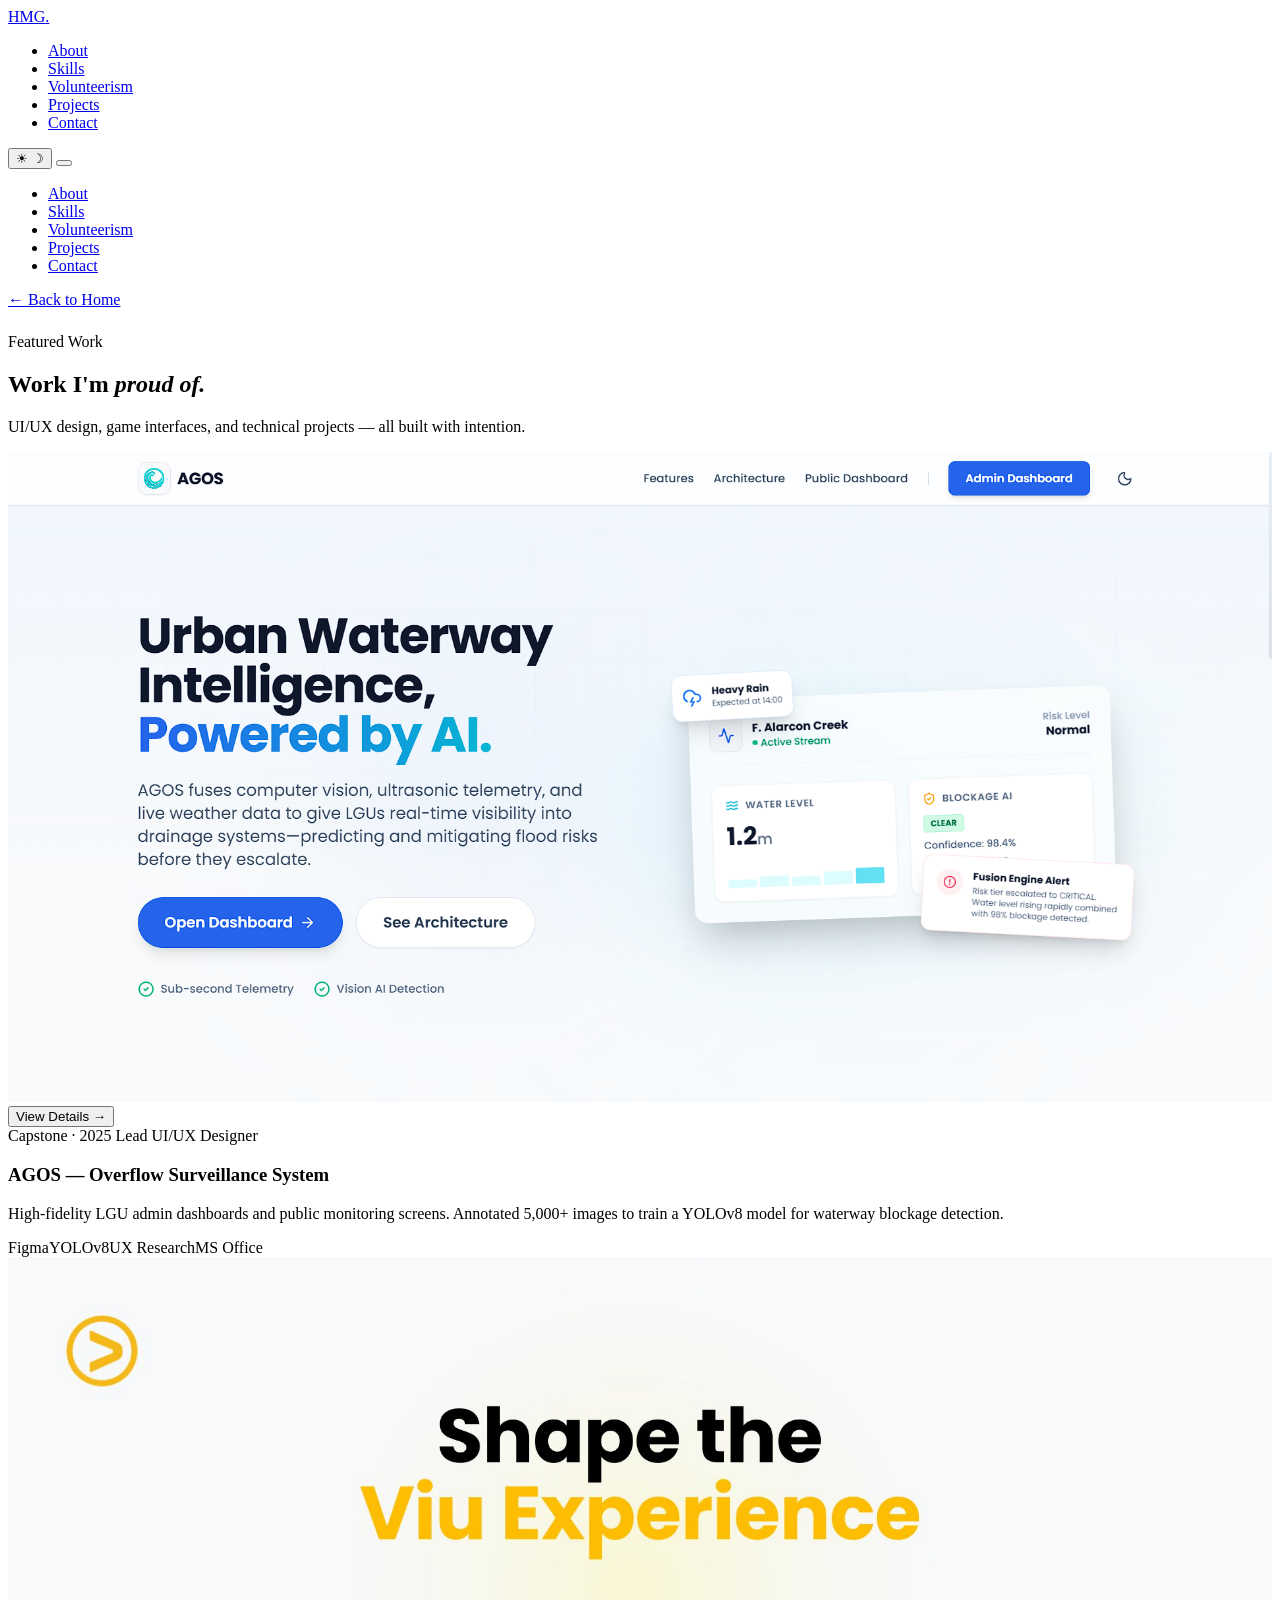
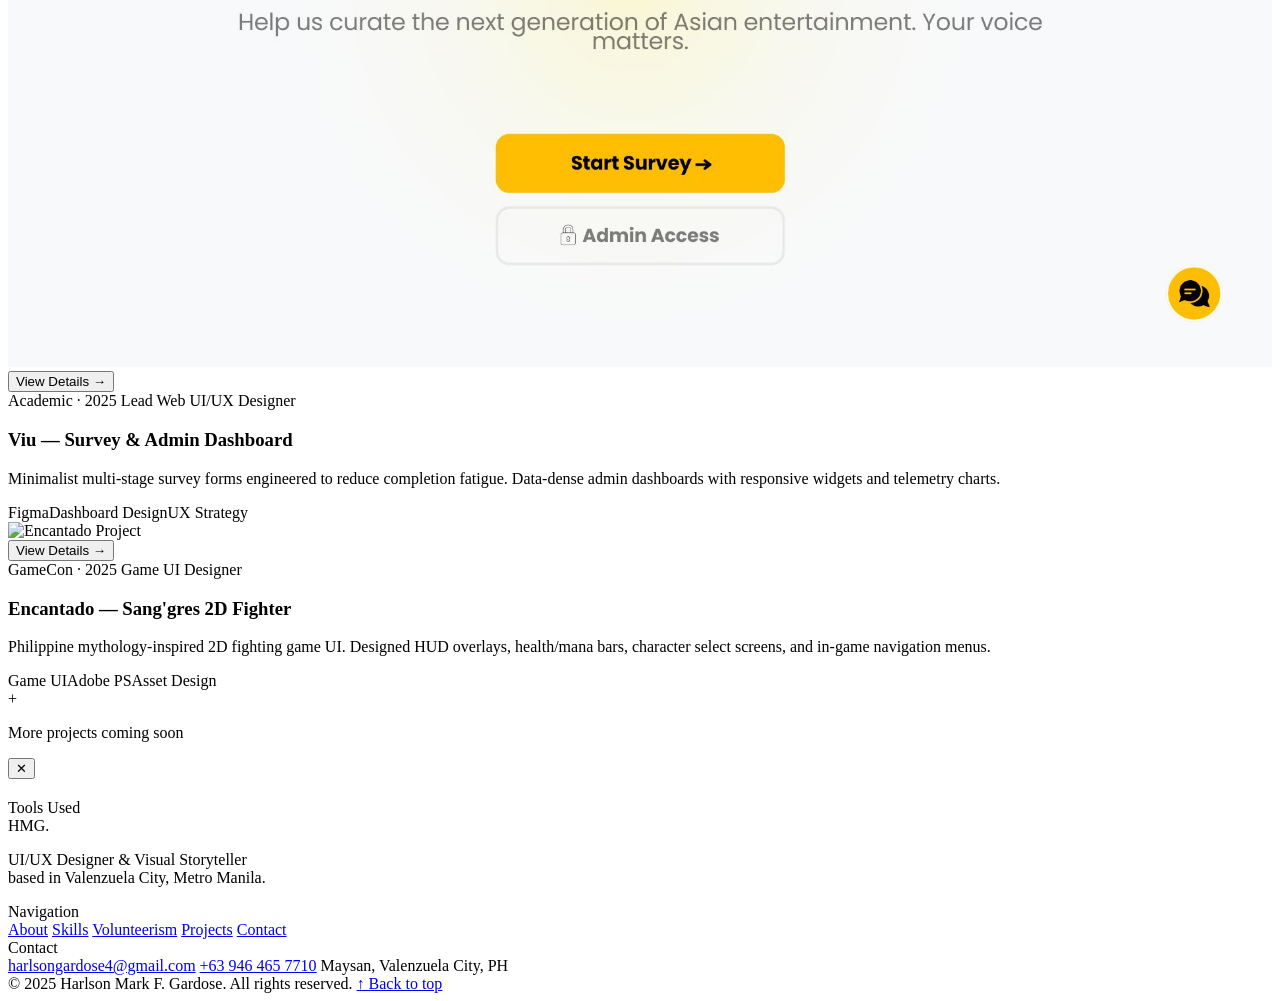
==== projects.html @ cb239504 "Add files via upload" ====
<!DOCTYPE html>
<html lang="en" data-theme="light">
<head>
  <meta charset="UTF-8" />
  <meta name="viewport" content="width=device-width, initial-scale=1.0"/>
  <title>Projects — Harlson Mark Gardose</title>
  <link rel="preconnect" href="https://fonts.googleapis.com">
  <link rel="preconnect" href="https://fonts.gstatic.com" crossorigin>
  <link href="https://fonts.googleapis.com/css2?family=Playfair+Display:ital,wght@0,700;0,900;1,700&family=Outfit:wght@300;400;500;600;700&display=swap" rel="stylesheet">
  <link rel="stylesheet" href="css/style.css">
  <link rel="stylesheet" href="css/projects.css">
</head>
<body>

  <!-- NAV -->
  <nav class="nav" id="navbar">
    <div class="nav-inner container">
      <a href="index.html#home" class="nav-logo">HMG<span class="accent-dot">.</span></a>
      <ul class="nav-links">
        <li><a href="index.html#about">About</a></li>
        <li><a href="index.html#skills">Skills</a></li>
        <li><a href="index.html#experience">Volunteerism</a></li>
        <li><a href="projects.html" class="nav-cta nav-projects-btn nav-active">Projects</a></li>
        <li><a href="index.html#contact" class="nav-cta">Contact</a></li>
      </ul>
      <div class="nav-right">
        <button class="theme-toggle" id="themeToggle" aria-label="Toggle dark mode">
          <span class="sun-icon">☀</span>
          <span class="moon-icon">☽</span>
        </button>
        <button class="hamburger" id="hamburger" aria-label="Menu">
          <span></span><span></span><span></span>
        </button>
      </div>
    </div>
  </nav>

  <!-- MOBILE MENU -->
  <div class="mobile-menu" id="mobileMenu">
    <ul>
      <li><a href="index.html#about" class="mob-link">About</a></li>
      <li><a href="index.html#skills" class="mob-link">Skills</a></li>
      <li><a href="index.html#experience" class="mob-link">Volunteerism</a></li>
      <li><a href="projects.html" class="mob-link">Projects</a></li>
      <li><a href="index.html#contact" class="mob-link">Contact</a></li>
    </ul>
  </div>

  <!-- PAGE HERO -->
  <section class="projects-hero">
    <div class="container">
      <a href="index.html" class="back-link">← Back to Home</a>
      <div class="section-chip" style="margin-top:1.5rem;">Featured Work</div>
      <h1 class="projects-page-title">Work I'm <em>proud of.</em></h1>
      <p class="projects-page-sub">UI/UX design, game interfaces, and technical projects — all built with intention.</p>
    </div>
  </section>

  <!-- PROJECTS GRID -->
  <section class="projects-page-section">
    <div class="container">
      <div class="projects-grid">

        <!-- Project 1: AGOS -->
        <div class="project-card reveal" data-project="agos">
          <div class="project-img">
            <img src="AGOS.png" alt="AGOS Project" style="width:100%;height:100%;object-fit:cover;">
            <div class="project-overlay">
              <button class="proj-link-btn" onclick="openProject('agos')">View Details →</button>
            </div>
          </div>
          <div class="project-info">
            <div class="project-meta-row">
              <span class="project-type">Capstone · 2025</span>
              <span class="project-role-tag">Lead UI/UX Designer</span>
            </div>
            <h3>AGOS — Overflow Surveillance System</h3>
            <p>High-fidelity LGU admin dashboards and public monitoring screens. Annotated 5,000+ images to train a YOLOv8 model for waterway blockage detection.</p>
            <div class="project-tools">
              <span>Figma</span><span>YOLOv8</span><span>UX Research</span><span>MS Office</span>
            </div>
          </div>
        </div>

        <!-- Project 2: Viu -->
        <div class="project-card reveal" data-project="viu">
          <div class="project-img">
            <img src="VIU.png" alt="Viu Project" style="width:100%;height:100%;object-fit:cover;">
            <div class="project-overlay">
              <button class="proj-link-btn" onclick="openProject('viu')">View Details →</button>
            </div>
          </div>
          <div class="project-info">
            <div class="project-meta-row">
              <span class="project-type">Academic · 2025</span>
              <span class="project-role-tag">Lead Web UI/UX Designer</span>
            </div>
            <h3>Viu — Survey & Admin Dashboard</h3>
            <p>Minimalist multi-stage survey forms engineered to reduce completion fatigue. Data-dense admin dashboards with responsive widgets and telemetry charts.</p>
            <div class="project-tools">
              <span>Figma</span><span>Dashboard Design</span><span>UX Strategy</span>
            </div>
          </div>
        </div>

        <!-- Project 3: Encantado -->
        <div class="project-card reveal" data-project="encantado">
          <div class="project-img">
              <img src="Encantado/2.jpg" alt="Encantado Project" style="width:100%;height:100%;object-fit:cover;">

            <div class="project-overlay">
              <button class="proj-link-btn" onclick="openProject('encantado')">View Details →</button>
            </div>
          </div>
          <div class="project-info">
            <div class="project-meta-row">
              <span class="project-type">GameCon · 2025</span>
              <span class="project-role-tag">Game UI Designer</span>
            </div>
            <h3>Encantado — Sang'gres 2D Fighter</h3>
            <p>Philippine mythology-inspired 2D fighting game UI. Designed HUD overlays, health/mana bars, character select screens, and in-game navigation menus.</p>
            <div class="project-tools">
              <span>Game UI</span><span>Adobe PS</span><span>Asset Design</span>
            </div>
          </div>
        </div>

        <!-- Placeholder -->
        <div class="project-card project-placeholder reveal">
          <div class="placeholder-inner">
            <div class="plus-icon">+</div>
            <p>More projects coming soon</p>
          </div>
        </div>

      </div>
    </div>
  </section>

  <!-- PROJECT MODAL — vertical scrollable layout -->
  <div class="pmodal-overlay" id="projectModal">
    <div class="pmodal" id="pmodalInner">

      <!-- Sticky header inside modal -->
      <div class="pmodal-header">
        <div class="pmodal-header-meta">
          <span class="project-type" id="modalType"></span>
          <span class="project-role-tag" id="modalRole"></span>
        </div>
        <button class="pmodal-close" onclick="closeModal()" aria-label="Close">✕</button>
      </div>

      <!-- Scrollable body -->
      <div class="pmodal-scroll">

        <!-- 1. MAIN IMAGE -->
        <div class="pmodal-main-img-wrap" id="modalMainImgWrap">
          <!-- Filled by JS -->
        </div>

        <!-- 2. DETAILS -->
        <div class="pmodal-details">
          <h2 class="pmodal-title" id="modalTitle"></h2>
          <p class="pmodal-desc" id="modalDesc"></p>

          <div class="pmodal-info-row">
            <div class="pmodal-info-block">
              <div class="pmodal-info-label">Tools Used</div>
              <div class="project-tools" id="modalTools"></div>
            </div>
            <div class="pmodal-links-block" id="modalLinks">
              <!-- Links injected by JS -->
            </div>
          </div>
        </div>

        <!-- 3. MORE IMAGES (scrollable horizontal strip + lightbox) -->
        <div class="pmodal-more-images" id="modalMoreImages">
          <!-- Injected by JS when images exist -->
        </div>

      </div><!-- end pmodal-scroll -->
    </div><!-- end pmodal -->
  </div><!-- end pmodal-overlay -->

  <!-- FOOTER -->
  <footer class="footer">
    <div class="container">
      <div class="footer-top-row">
        <div class="footer-brand">
          <div class="footer-logo">HMG<span class="accent-dot">.</span></div>
          <p class="footer-tagline">UI/UX Designer & Visual Storyteller<br>based in Valenzuela City, Metro Manila.</p>
        </div>
        <div class="footer-links-col">
          <div class="footer-col-label">Navigation</div>
          <a href="index.html#about">About</a>
          <a href="index.html#skills">Skills</a>
          <a href="index.html#experience">Volunteerism</a>
          <a href="projects.html">Projects</a>
          <a href="index.html#contact">Contact</a>
        </div>
        <div class="footer-links-col">
          <div class="footer-col-label">Contact</div>
          <a href="mailto:harlsongardose4@gmail.com">harlsongardose4@gmail.com</a>
          <a href="tel:+639464657710">+63 946 465 7710</a>
          <span class="footer-location">Maysan, Valenzuela City, PH</span>
        </div>
      </div>
      <div class="footer-bottom-row">
        <span>© 2025 Harlson Mark F. Gardose. All rights reserved.</span>
        <a href="projects.html" class="footer-scroll-top" aria-label="Back to top">↑ Back to top</a>
      </div>
    </div>
  </footer>

  <script src="js/main.js"></script>
  <script src="js/projects.js"></script>
</body>
</html>
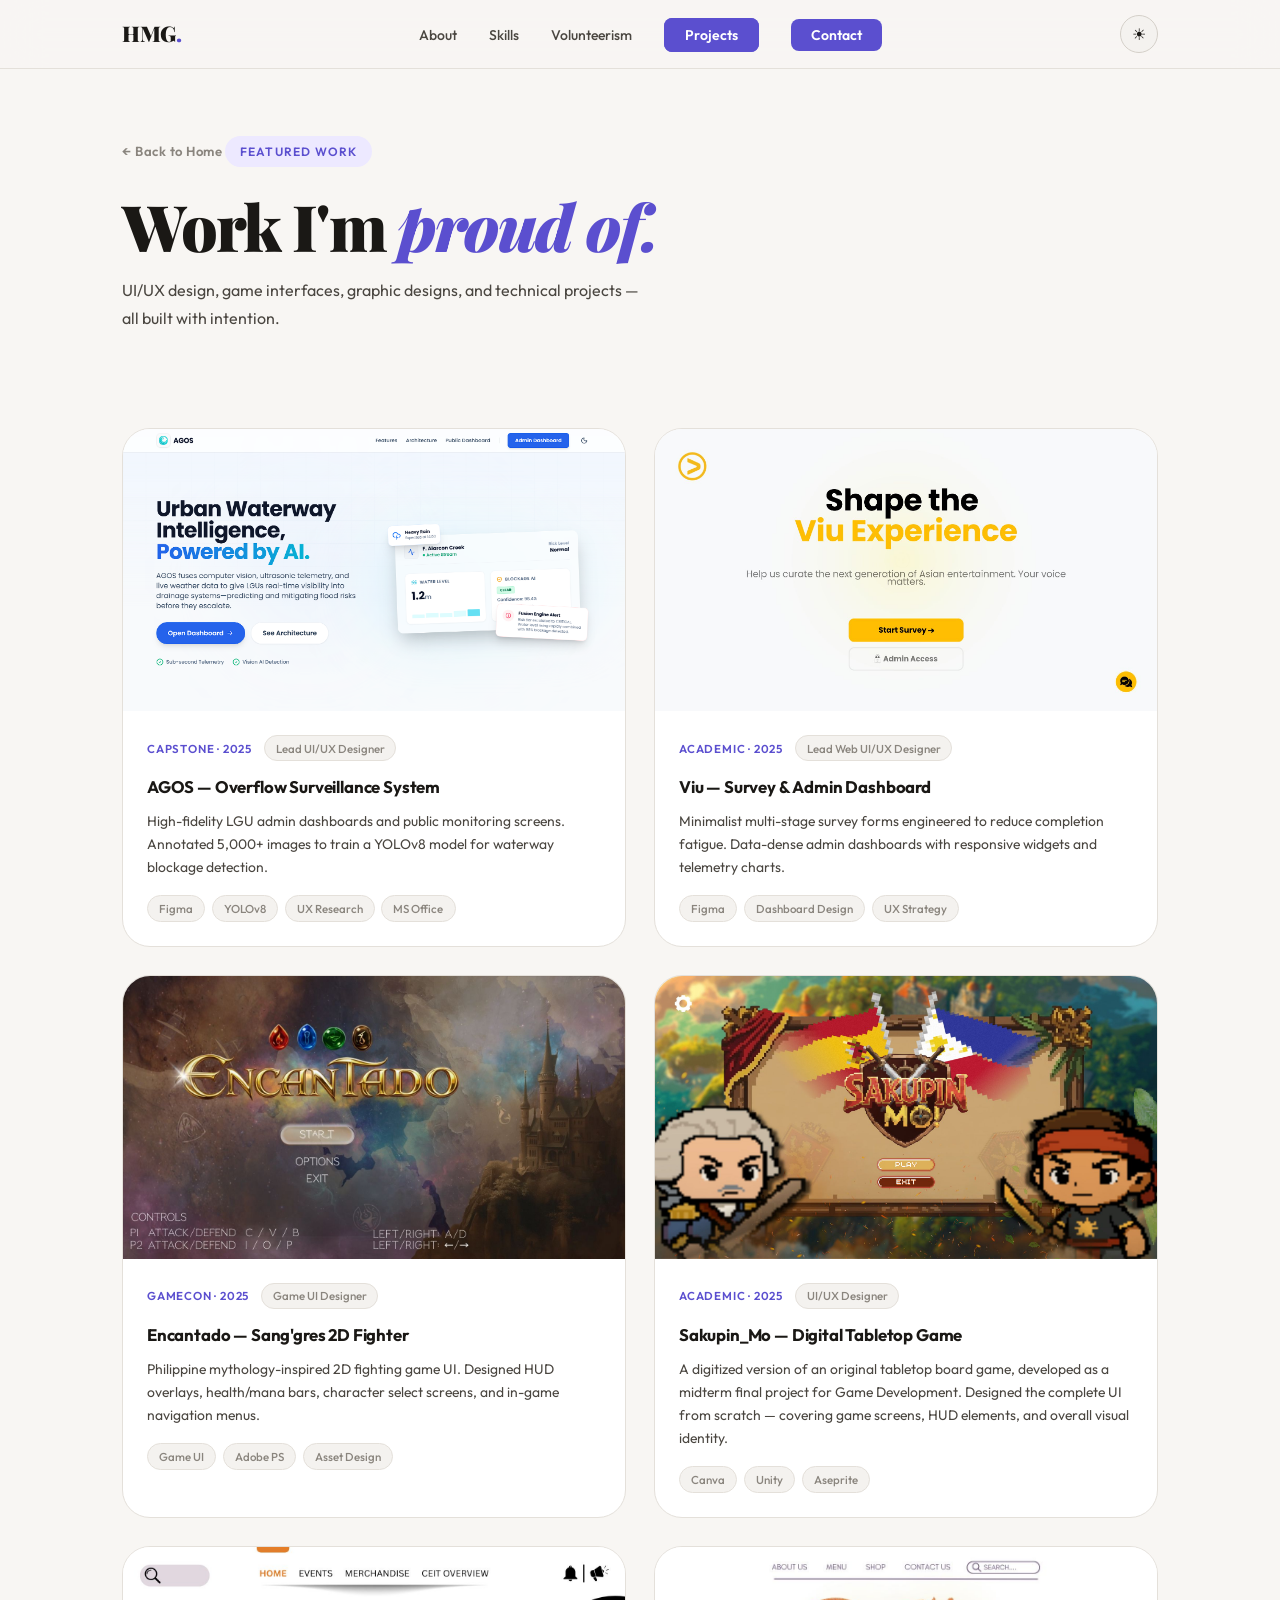
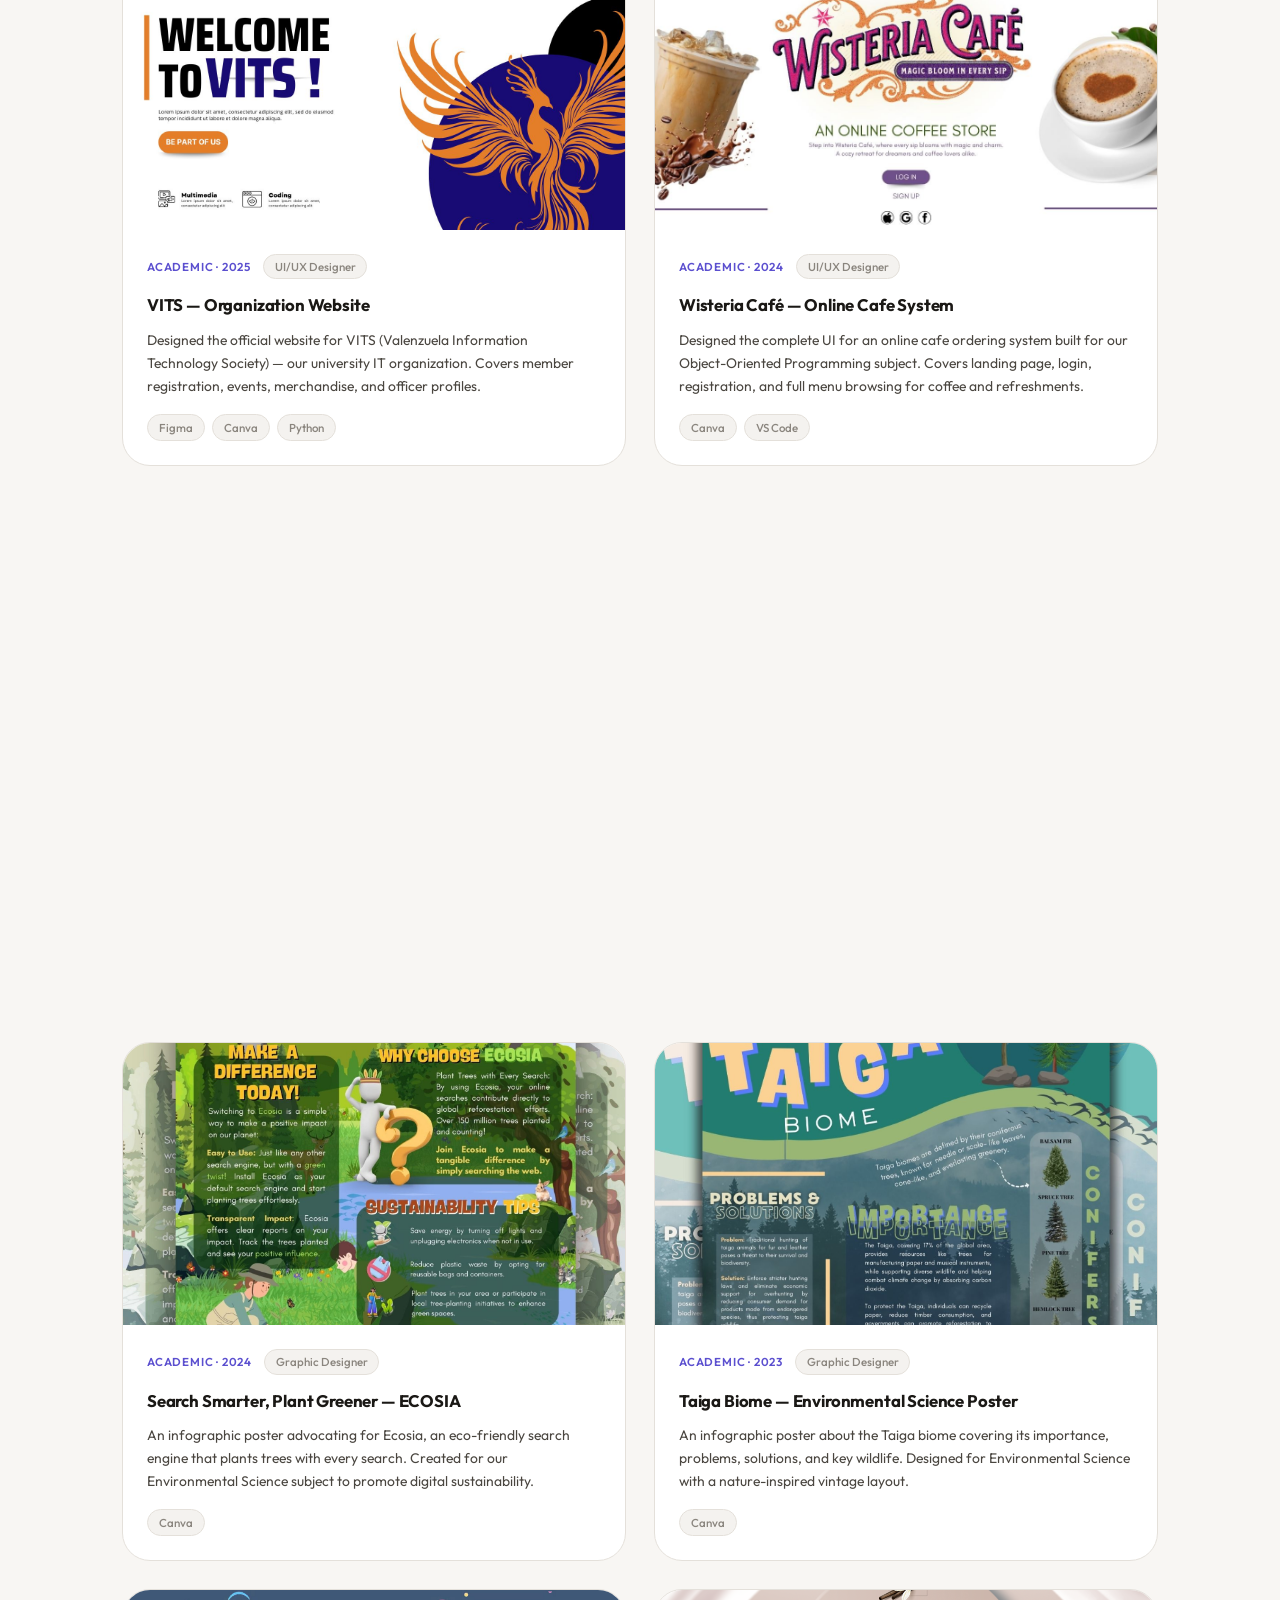
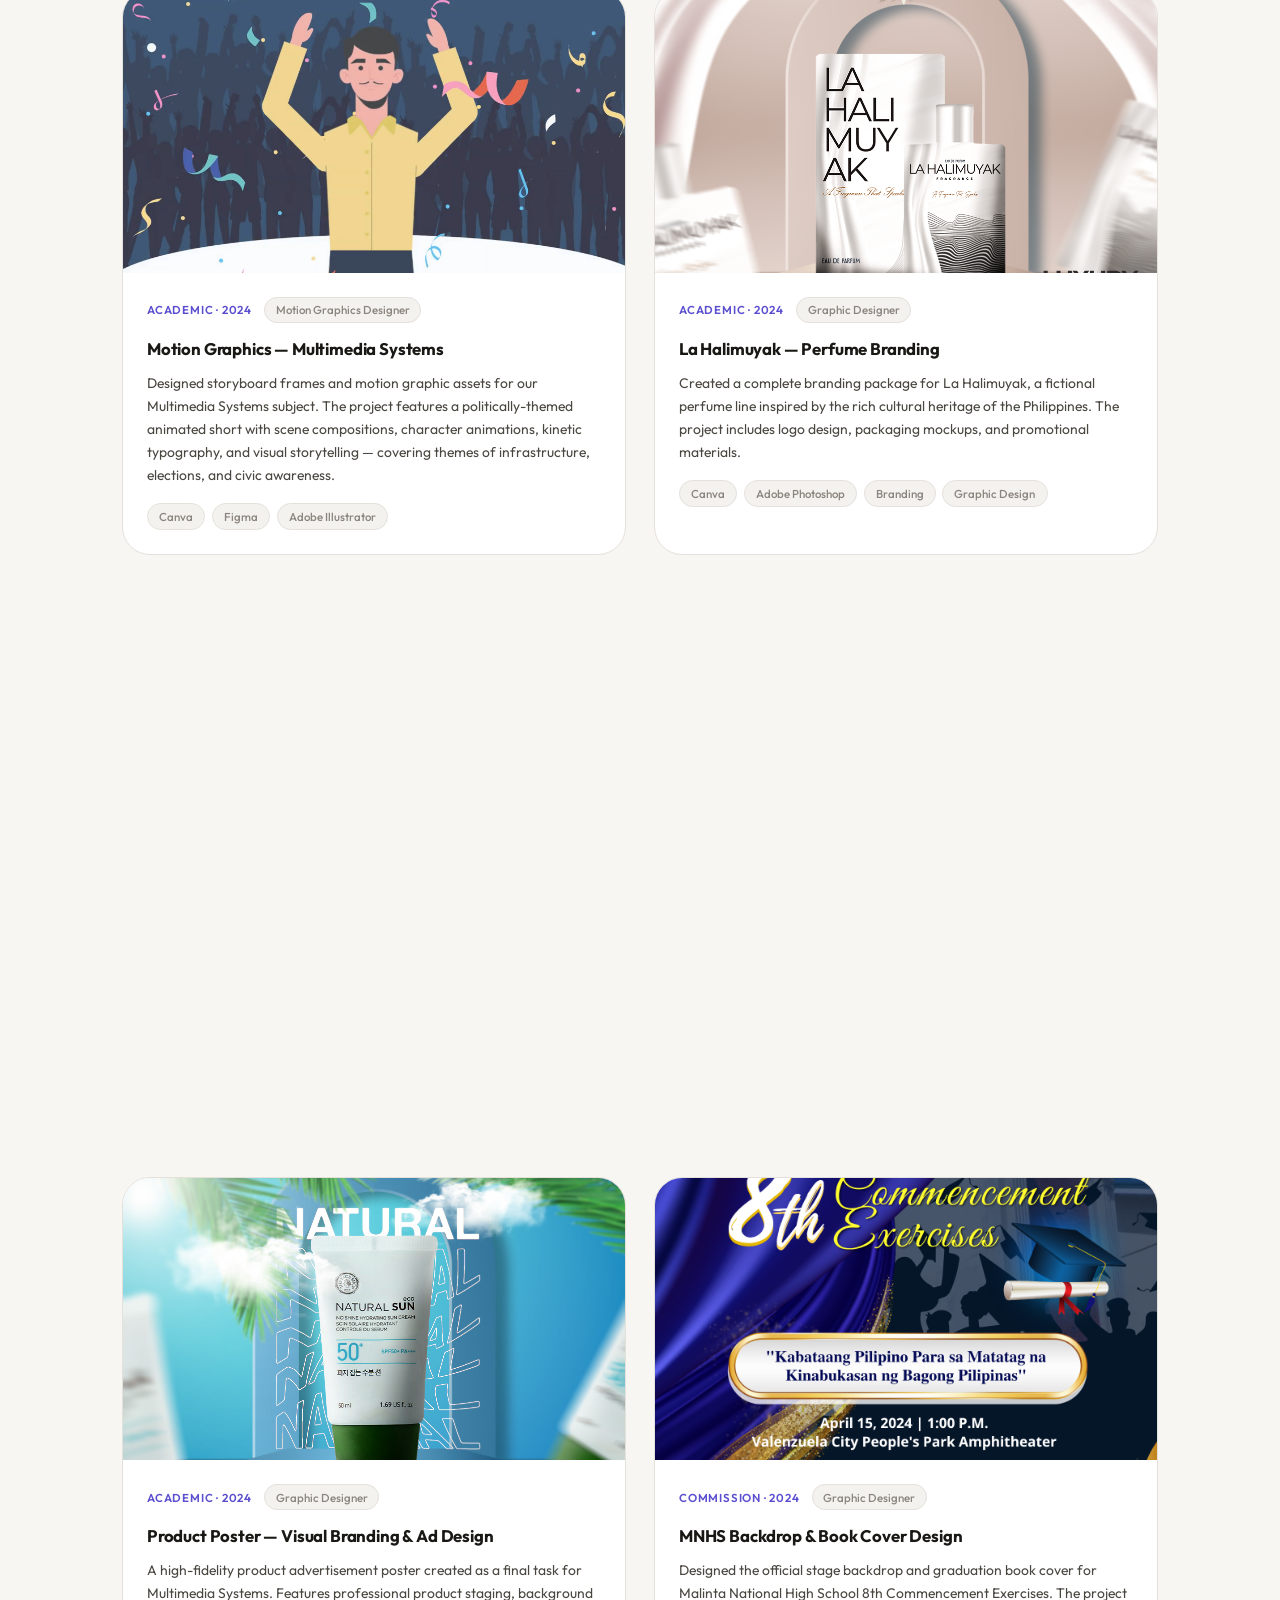
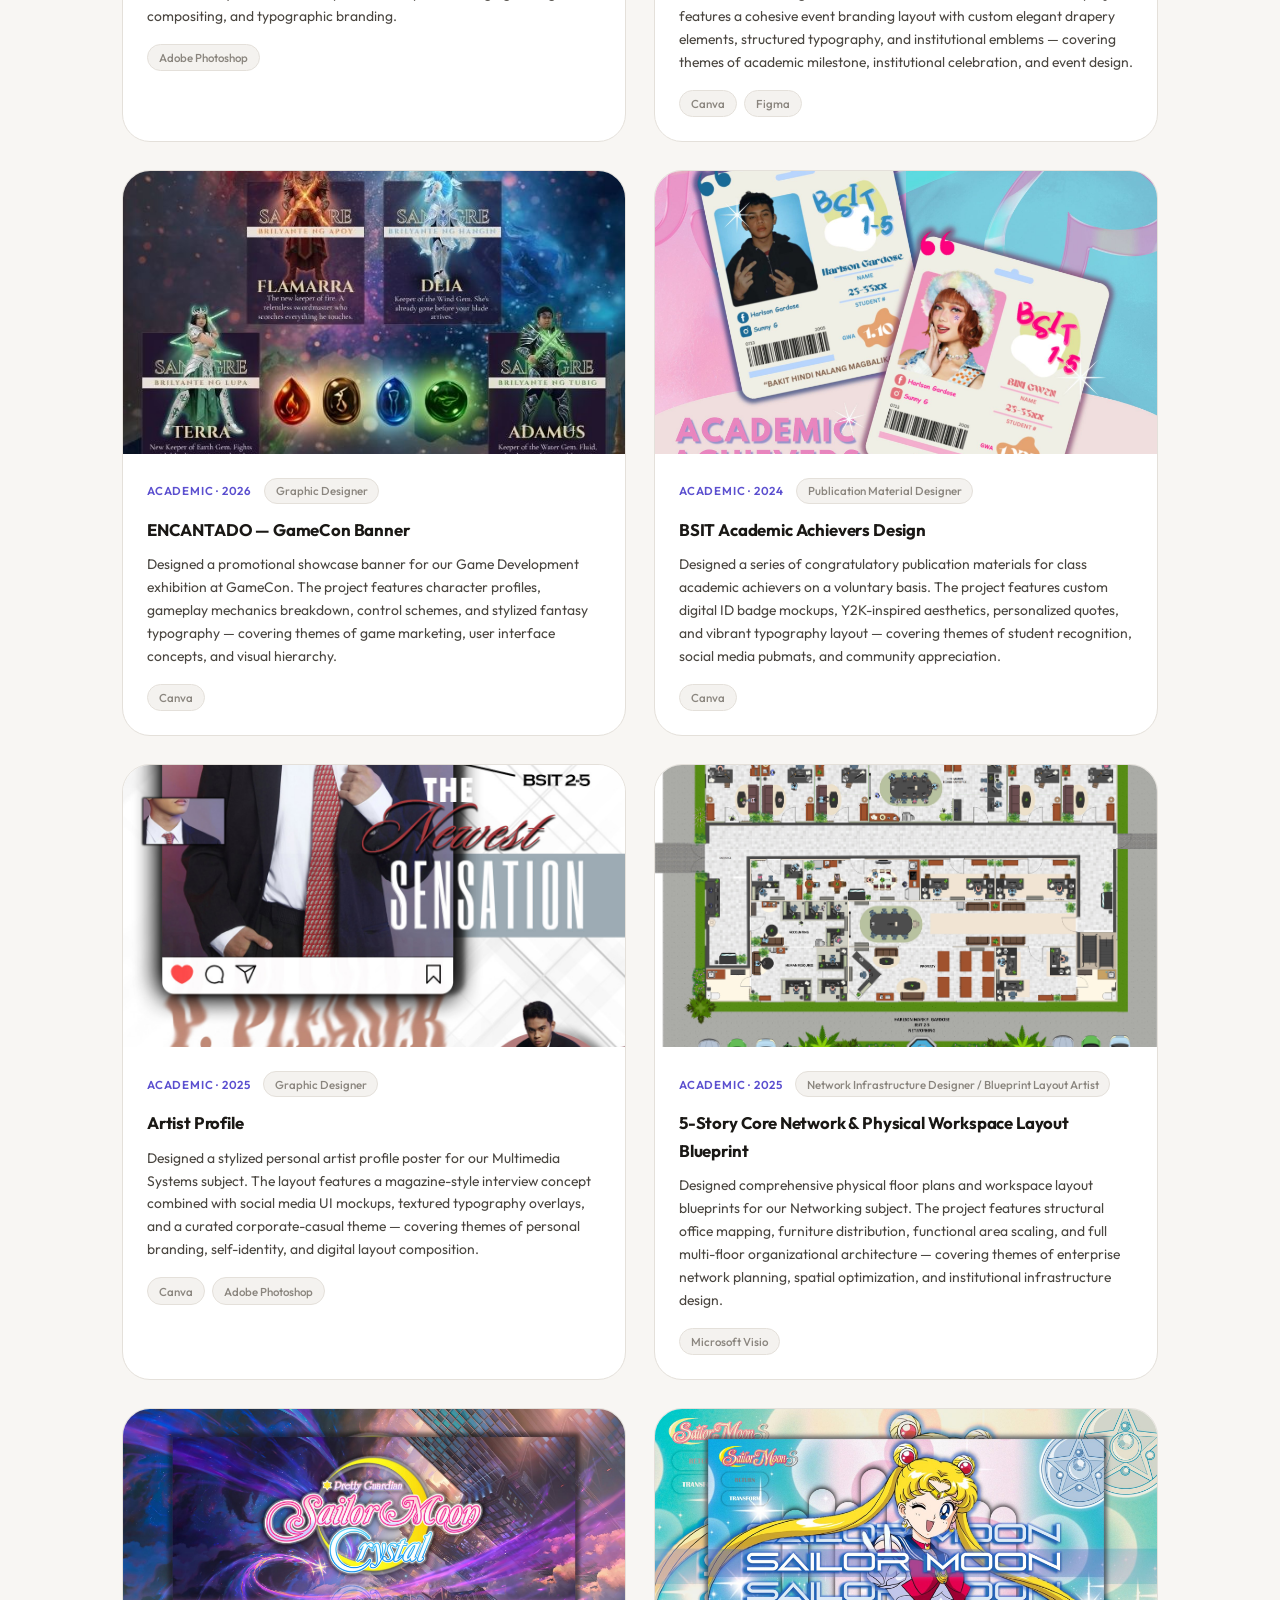
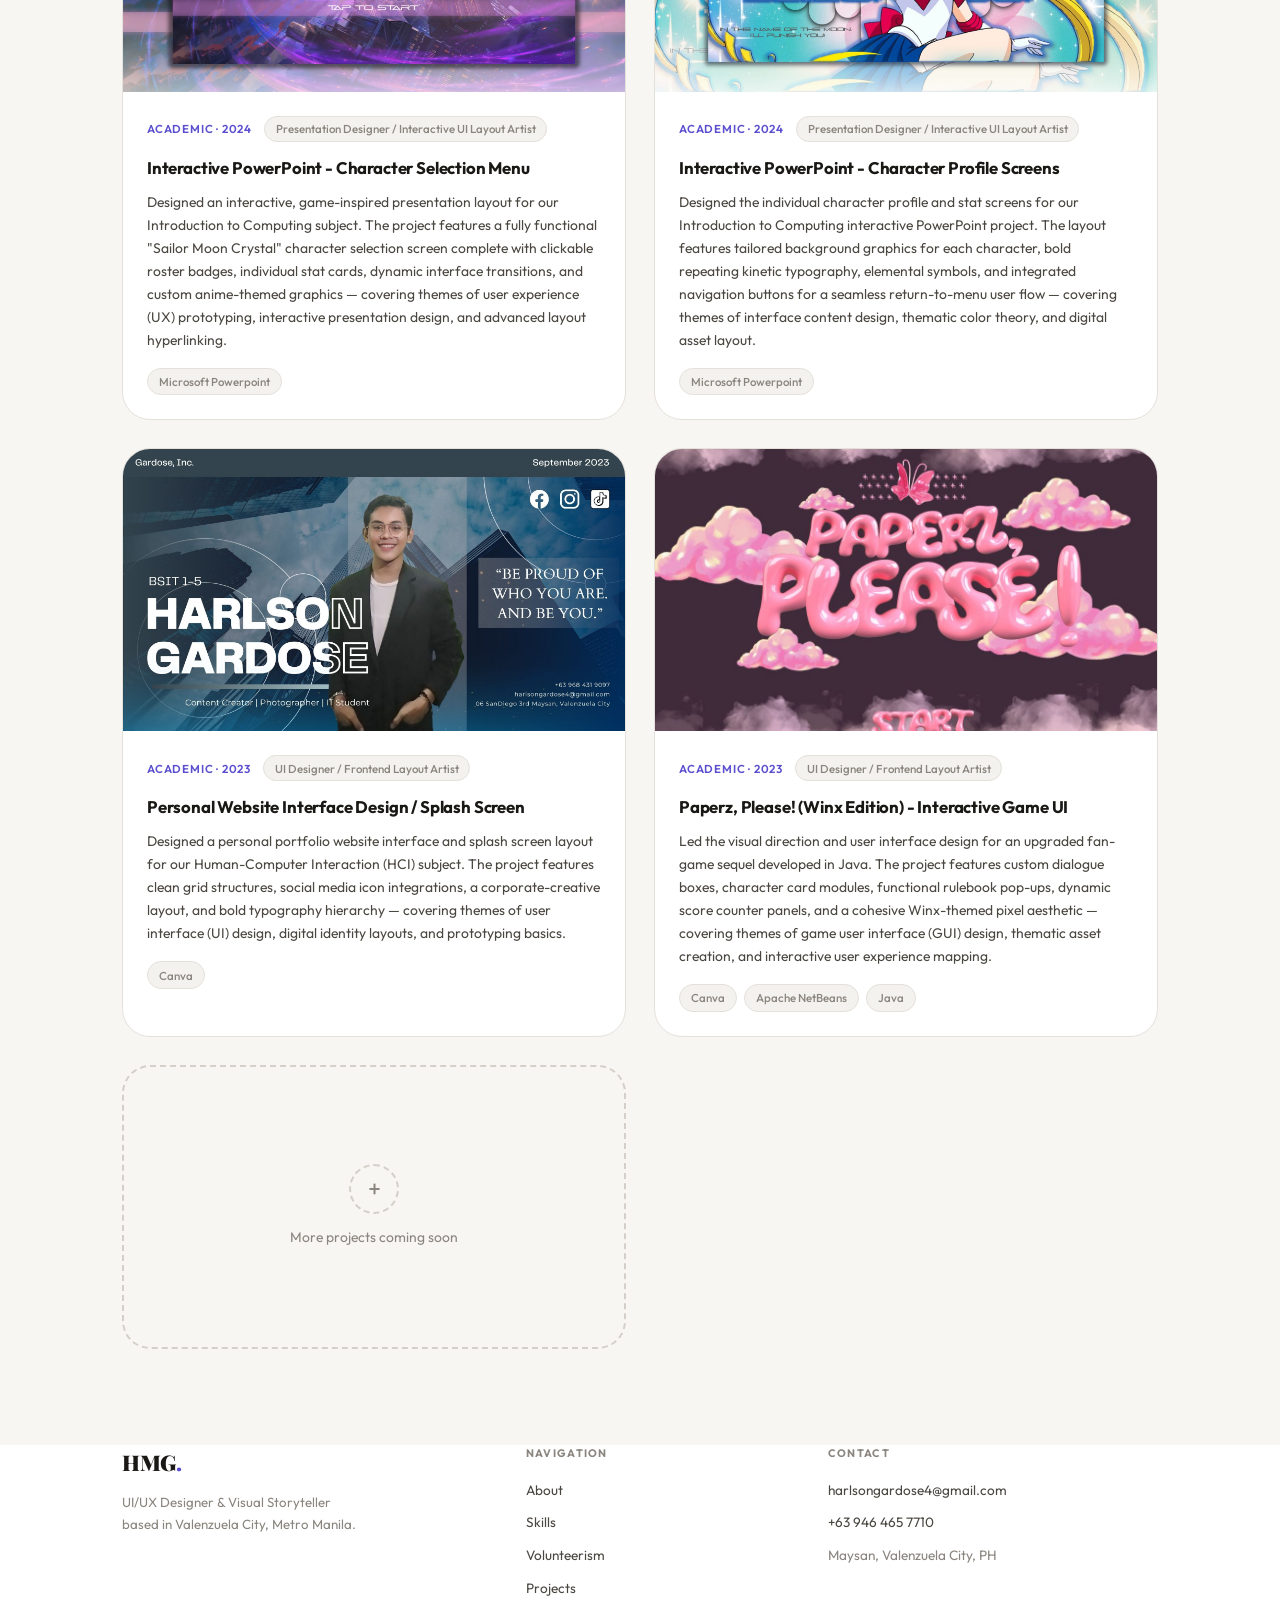
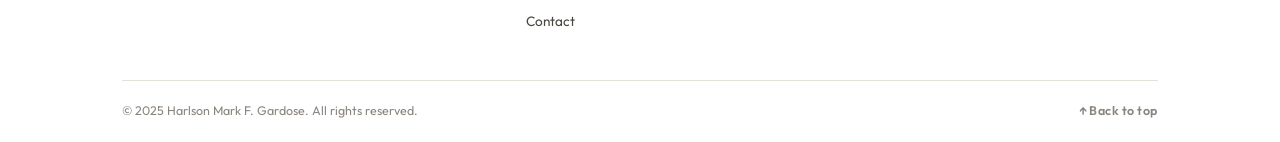
==== commit 55598acf: "Add new project files" ====
--- a/projects.html
+++ b/projects.html
@@ -1,15 +1,19 @@
 <!DOCTYPE html>
 <html lang="en" data-theme="light">
+
 <head>
   <meta charset="UTF-8" />
-  <meta name="viewport" content="width=device-width, initial-scale=1.0"/>
+  <meta name="viewport" content="width=device-width, initial-scale=1.0" />
   <title>Projects — Harlson Mark Gardose</title>
   <link rel="preconnect" href="https://fonts.googleapis.com">
   <link rel="preconnect" href="https://fonts.gstatic.com" crossorigin>
-  <link href="https://fonts.googleapis.com/css2?family=Playfair+Display:ital,wght@0,700;0,900;1,700&family=Outfit:wght@300;400;500;600;700&display=swap" rel="stylesheet">
+  <link
+    href="https://fonts.googleapis.com/css2?family=Playfair+Display:ital,wght@0,700;0,900;1,700&family=Outfit:wght@300;400;500;600;700&display=swap"
+    rel="stylesheet">
   <link rel="stylesheet" href="css/style.css">
   <link rel="stylesheet" href="css/projects.css">
 </head>
+
 <body>
 
   <!-- NAV -->
@@ -52,7 +56,8 @@
       <a href="index.html" class="back-link">← Back to Home</a>
       <div class="section-chip" style="margin-top:1.5rem;">Featured Work</div>
       <h1 class="projects-page-title">Work I'm <em>proud of.</em></h1>
-      <p class="projects-page-sub">UI/UX design, game interfaces, and technical projects — all built with intention.</p>
+      <p class="projects-page-sub">UI/UX design, game interfaces, graphic designs, and technical projects — all built
+        with intention.</p>
     </div>
   </section>
 
@@ -75,7 +80,8 @@
               <span class="project-role-tag">Lead UI/UX Designer</span>
             </div>
             <h3>AGOS — Overflow Surveillance System</h3>
-            <p>High-fidelity LGU admin dashboards and public monitoring screens. Annotated 5,000+ images to train a YOLOv8 model for waterway blockage detection.</p>
+            <p>High-fidelity LGU admin dashboards and public monitoring screens. Annotated 5,000+ images to train a
+              YOLOv8 model for waterway blockage detection.</p>
             <div class="project-tools">
               <span>Figma</span><span>YOLOv8</span><span>UX Research</span><span>MS Office</span>
             </div>
@@ -96,7 +102,8 @@
               <span class="project-role-tag">Lead Web UI/UX Designer</span>
             </div>
             <h3>Viu — Survey & Admin Dashboard</h3>
-            <p>Minimalist multi-stage survey forms engineered to reduce completion fatigue. Data-dense admin dashboards with responsive widgets and telemetry charts.</p>
+            <p>Minimalist multi-stage survey forms engineered to reduce completion fatigue. Data-dense admin dashboards
+              with responsive widgets and telemetry charts.</p>
             <div class="project-tools">
               <span>Figma</span><span>Dashboard Design</span><span>UX Strategy</span>
             </div>
@@ -106,7 +113,7 @@
         <!-- Project 3: Encantado -->
         <div class="project-card reveal" data-project="encantado">
           <div class="project-img">
-              <img src="Encantado/2.jpg" alt="Encantado Project" style="width:100%;height:100%;object-fit:cover;">
+            <img src="Encantado/2.jpg" alt="Encantado Project" style="width:100%;height:100%;object-fit:cover;">
 
             <div class="project-overlay">
               <button class="proj-link-btn" onclick="openProject('encantado')">View Details →</button>
@@ -118,12 +125,517 @@
               <span class="project-role-tag">Game UI Designer</span>
             </div>
             <h3>Encantado — Sang'gres 2D Fighter</h3>
-            <p>Philippine mythology-inspired 2D fighting game UI. Designed HUD overlays, health/mana bars, character select screens, and in-game navigation menus.</p>
+            <p>Philippine mythology-inspired 2D fighting game UI. Designed HUD overlays, health/mana bars, character
+              select screens, and in-game navigation menus.</p>
             <div class="project-tools">
               <span>Game UI</span><span>Adobe PS</span><span>Asset Design</span>
             </div>
           </div>
         </div>
+
+        <!-- Project: Sakupin_Mo -->
+        <div class="project-card reveal" data-project="sakupin">
+          <div class="project-img">
+            <img src="Sakupin_Mo/ss3.jpg" alt="Sakupin_Mo Project" style="width:100%;height:100%;object-fit:cover;">
+            <div class="project-overlay">
+              <button class="proj-link-btn" onclick="openProject('sakupin')">View Details →</button>
+            </div>
+          </div>
+          <div class="project-info">
+            <div class="project-meta-row">
+              <span class="project-type">Academic · 2025</span>
+              <span class="project-role-tag">UI/UX Designer</span>
+            </div>
+            <h3>Sakupin_Mo — Digital Tabletop Game</h3>
+            <p>A digitized version of an original tabletop board game, developed as a midterm final project for Game
+              Development. Designed the complete UI from scratch — covering game screens, HUD elements, and overall
+              visual identity.</p>
+            <div class="project-tools">
+              <span>Canva</span><span>Unity</span><span>Aseprite</span>
+            </div>
+          </div>
+        </div>
+
+        <!-- Project: VITS Website -->
+        <div class="project-card reveal" data-project="vits">
+          <div class="project-img">
+            <img src="VITS/ss4.jpg" alt="VITS Website Project" style="width:100%;height:100%;object-fit:cover;">
+            <div class="project-overlay">
+              <button class="proj-link-btn" onclick="openProject('vits')">View Details →</button>
+            </div>
+          </div>
+          <div class="project-info">
+            <div class="project-meta-row">
+              <span class="project-type">Academic · 2025</span>
+              <span class="project-role-tag">UI/UX Designer</span>
+            </div>
+            <h3>VITS — Organization Website</h3>
+            <p>Designed the official website for VITS (Valenzuela Information Technology Society) — our university IT
+              organization. Covers member registration, events, merchandise, and officer profiles.</p>
+            <div class="project-tools">
+              <span>Figma</span><span>Canva</span><span>Python</span>
+            </div>
+          </div>
+        </div>
+
+        <!-- Project: Wisteria Cafe -->
+        <div class="project-card reveal" data-project="wisteria">
+          <div class="project-img">
+            <img src="Wisteria/ss1.jpg" alt="Wisteria Cafe Project" style="width:100%;height:100%;object-fit:cover;">
+            <div class="project-overlay">
+              <button class="proj-link-btn" onclick="openProject('wisteria')">View Details →</button>
+            </div>
+          </div>
+          <div class="project-info">
+            <div class="project-meta-row">
+              <span class="project-type">Academic · 2024</span>
+              <span class="project-role-tag">UI/UX Designer</span>
+            </div>
+            <h3>Wisteria Café — Online Cafe System</h3>
+            <p>Designed the complete UI for an online cafe ordering system built for our Object-Oriented Programming
+              subject. Covers landing page, login, registration, and full menu browsing for coffee and refreshments.</p>
+            <div class="project-tools">
+              <span>Canva</span><span>VS Code</span>
+            </div>
+          </div>
+        </div>
+
+        <!-- Project: Rizal Path to Heroism -->
+        <div class="project-card reveal" data-project="rizal">
+          <div class="project-img">
+            <img src="Rizal/ss1.jpg" alt="Rizal Path to Heroism" style="width:100%;height:100%;object-fit:cover;">
+            <div class="project-overlay">
+              <button class="proj-link-btn" onclick="openProject('rizal')">View Details →</button>
+            </div>
+          </div>
+          <div class="project-info">
+            <div class="project-meta-row">
+              <span class="project-type">Academic · 2024</span>
+              <span class="project-role-tag">Graphic Designer</span>
+            </div>
+            <h3>Rizal Path to Heroism — Infographic Poster</h3>
+            <p>An infographic poster tracing José Rizal's journey from UST to his final voyage, designed for our Life
+              and Works of Rizal subject. Laid out as a scrapbook-style timeline with vintage textures and historical
+              imagery.</p>
+            <div class="project-tools">
+              <span>Canva</span>
+            </div>
+          </div>
+        </div>
+
+        <!-- Project: Unity in Diversity -->
+        <div class="project-card reveal" data-project="ethics">
+          <div class="project-img">
+            <img src="Ethics/ss1.jpg" alt="Unity in Diversity" style="width:100%;height:100%;object-fit:cover;">
+            <div class="project-overlay">
+              <button class="proj-link-btn" onclick="openProject('ethics')">View Details →</button>
+            </div>
+          </div>
+          <div class="project-info">
+            <div class="project-meta-row">
+              <span class="project-type">Academic · 2023</span>
+              <span class="project-role-tag">Graphic Designer</span>
+            </div>
+            <h3>Unity in Diversity — Ethics Poster</h3>
+            <p>A poster promoting unity, peace, and diversity designed for our Ethics with Peace Education subject.
+              Features a vibrant illustration of global harmony with a message of inclusivity.</p>
+            <div class="project-tools">
+              <span>Canva</span>
+            </div>
+          </div>
+        </div>
+
+        <!-- Project: Ecosia -->
+        <div class="project-card reveal" data-project="ecosia">
+          <div class="project-img">
+            <img src="Ecosia/ss1.jpg" alt="Ecosia Poster" style="width:100%;height:100%;object-fit:cover;">
+            <div class="project-overlay">
+              <button class="proj-link-btn" onclick="openProject('ecosia')">View Details →</button>
+            </div>
+          </div>
+          <div class="project-info">
+            <div class="project-meta-row">
+              <span class="project-type">Academic · 2024</span>
+              <span class="project-role-tag">Graphic Designer</span>
+            </div>
+            <h3>Search Smarter, Plant Greener — ECOSIA</h3>
+            <p>An infographic poster advocating for Ecosia, an eco-friendly search engine that plants trees with every
+              search. Created for our Environmental Science subject to promote digital sustainability.</p>
+            <div class="project-tools">
+              <span>Canva</span>
+            </div>
+          </div>
+        </div>
+
+        <!-- Project: Taiga Biome -->
+        <div class="project-card reveal" data-project="taiga">
+          <div class="project-img">
+            <img src="Taiga/ss1.jpg" alt="Taiga Biome Poster" style="width:100%;height:100%;object-fit:cover;">
+            <div class="project-overlay">
+              <button class="proj-link-btn" onclick="openProject('taiga')">View Details →</button>
+            </div>
+          </div>
+          <div class="project-info">
+            <div class="project-meta-row">
+              <span class="project-type">Academic · 2023</span>
+              <span class="project-role-tag">Graphic Designer</span>
+            </div>
+            <h3>Taiga Biome — Environmental Science Poster</h3>
+            <p>An infographic poster about the Taiga biome covering its importance, problems, solutions, and key
+              wildlife. Designed for Environmental Science with a nature-inspired vintage layout.</p>
+            <div class="project-tools">
+              <span>Canva</span>
+            </div>
+          </div>
+        </div>
+
+        <!-- Project: Motion Graphics -->
+        <div class="project-card reveal" data-project="motion">
+          <div class="project-img">
+            <img src="WALDO/ss3.png" alt="Motion Graphics" style="width:100%;height:100%;object-fit:cover;">
+            <div class="project-overlay">
+              <button class="proj-link-btn" onclick="openProject('motion')">View Details →</button>
+            </div>
+          </div>
+          <div class="project-info">
+            <div class="project-meta-row">
+              <span class="project-type">Academic · 2024</span>
+              <span class="project-role-tag">Motion Graphics Designer</span>
+            </div>
+            <h3>Motion Graphics — Multimedia Systems</h3>
+            <p>Designed storyboard frames and motion graphic assets for our Multimedia Systems subject. The project
+              features a politically-themed animated
+              short with scene compositions, character animations, kinetic typography, and visual storytelling —
+              covering themes of infrastructure, elections, and civic awareness.</p>
+            <div class="project-tools">
+              <span>Canva</span><span>Figma</span><span>Adobe Illustrator</span>
+            </div>
+          </div>
+        </div>
+
+        <!-- Project: La Halimuyak -->
+        <div class="project-card reveal" data-project="perfume">
+          <div class="project-img">
+            <img src="Perfume/1.png" alt="La Halimuyak Perfume" style="width:100%;height:100%;object-fit:cover;">
+            <div class="project-overlay">
+              <button class="proj-link-btn" onclick="openProject('perfume')">View Details →</button>
+            </div>
+          </div>
+          <div class="project-info">
+            <div class="project-meta-row">
+              <span class="project-type">Academic · 2024</span>
+              <span class="project-role-tag">Graphic Designer</span>
+            </div>
+            <h3>La Halimuyak — Perfume Branding</h3>
+            <p>Created a complete branding package for La Halimuyak, a fictional perfume line inspired by the
+              rich cultural heritage of the Philippines. The project includes logo design, packaging mockups, and
+              promotional materials.</p>
+            <div class="project-tools">
+              <span>Canva</span><span>Adobe Photoshop</span><span>Branding</span><span>Graphic Design</span>
+            </div>
+          </div>
+        </div>
+
+        <!-- Dieline: La Halimuyak -->
+        <div class="project-card reveal" data-project="dieline">
+          <div class="project-img">
+            <img src="Dieline/1.jpg" alt="La Halimuyak Dieline" style="width:100%;height:100%;object-fit:cover;">
+            <div class="project-overlay">
+              <button class="proj-link-btn" onclick="openProject('dieline')">View Details →</button>
+            </div>
+          </div>
+          <div class="project-info">
+            <div class="project-meta-row">
+              <span class="project-type">Academic · 2024</span>
+              <span class="project-role-tag">Graphic Designer</span>
+            </div>
+            <h3>La Halimuyak — Packaging Dieline</h3>
+            <p>Designed technical packaging dielines and print-ready product layouts for our Multimedia Systems subject.
+              The project features a multi-variant luxury fragrance
+              line with precise box templates, custom wave patterns, icon systems, and cohesive branding assets —
+              covering themes of product design, corporate branding, and scent differentiation.</p>
+            <div class="project-tools">
+              <span>Canva</span><span>Adobe Photoshop</span><span>Branding</span><span>Graphic Design</span>
+            </div>
+          </div>
+        </div>
+
+        <!-- Brand Board: La Halimuyak -->
+        <div class="project-card reveal" data-project="brandboard">
+          <div class="project-img">
+            <img src="Brand_Board.jpg" alt="La Halimuyak Brand Board" style="width:100%;height:100%;object-fit:cover;">
+            <div class="project-overlay">
+              <button class="proj-link-btn" onclick="openProject('brandboard')">View Details →</button>
+            </div>
+          </div>
+          <div class="project-info">
+            <div class="project-meta-row">
+              <span class="project-type">Academic · 2024</span>
+              <span class="project-role-tag">Graphic Designer</span>
+            </div>
+            <h3>La Halimuyak — Brand Board</h3>
+            <p>Designed a comprehensive brand board and visual identity system for our Multimedia Systems subject.
+              The project features the brand guidelines for a luxury fragrance line
+              with typography selection, a curated color palette, logo variants, and a cohesive mood board —
+              covering themes of brand styling, aesthetic identity, and visual consistency.</p>
+            <div class="project-tools">
+              <span>Canva</span><span>Adobe Photoshop</span><span>Branding</span><span>Graphic Design</span>
+            </div>
+          </div>
+        </div>
+
+        <!-- Project: Product Poster -->
+        <div class="project-card reveal" data-project="productposter">
+          <div class="project-img">
+            <img src="Product_Poster.jpg" alt="Product Poster" style="width:100%;height:100%;object-fit:cover;">
+            <div class="project-overlay">
+              <button class="proj-link-btn" onclick="openProject('productposter')">View Details →</button>
+            </div>
+          </div>
+          <div class="project-info">
+            <div class="project-meta-row">
+              <span class="project-type">Academic · 2024</span>
+              <span class="project-role-tag">Graphic Designer</span>
+            </div>
+            <h3>Product Poster — Visual Branding & Ad Design</h3>
+            <p>A high-fidelity product advertisement poster created as a final task for Multimedia Systems. Features
+              professional product staging, background compositing, and typographic branding.</p>
+            <div class="project-tools">
+              <span>Adobe Photoshop</span>
+            </div>
+          </div>
+        </div>
+
+        <!-- Project: Product Poster -->
+        <div class="project-card reveal" data-project="freelance">
+          <div class="project-img">
+            <img src="MNHS/1.png" alt="MNHS Backdrop & Book Cover" style="width:100%;height:100%;object-fit:cover;">
+            <div class="project-overlay">
+              <button class="proj-link-btn" onclick="openProject('freelance')">View Details →</button>
+            </div>
+          </div>
+          <div class="project-info">
+            <div class="project-meta-row">
+              <span class="project-type">Commission · 2024</span>
+              <span class="project-role-tag">Graphic Designer</span>
+            </div>
+            <h3>MNHS Backdrop & Book Cover Design</h3>
+            <p>Designed the official stage backdrop and graduation book cover for Malinta National High School 8th
+              Commencement Exercises.
+              The project features a cohesive event branding layout with custom elegant drapery elements, structured
+              typography,
+              and institutional emblems — covering themes of academic milestone, institutional celebration, and event
+              design.</p>
+            <div class="project-tools">
+              <span>Canva</span><span>Figma</span>
+            </div>
+          </div>
+        </div>
+
+        <!-- Project: GameCon Banner -->
+        <div class="project-card reveal" data-project="banner">
+          <div class="project-img">
+            <img src="ENCANTADO.jpg" alt="GameCon Banner" style="width:100%;height:100%;object-fit:cover;">
+            <div class="project-overlay">
+              <button class="proj-link-btn" onclick="openProject('banner')">View Details →</button>
+            </div>
+          </div>
+          <div class="project-info">
+            <div class="project-meta-row">
+              <span class="project-type">Academic · 2026</span>
+              <span class="project-role-tag">Graphic Designer</span>
+            </div>
+            <h3>ENCANTADO — GameCon Banner</h3>
+            <p>Designed a promotional showcase banner for our Game Development exhibition at GameCon. The project
+              features character profiles, gameplay mechanics breakdown, control schemes, and stylized fantasy
+              typography — covering themes of game marketing, user interface concepts, and visual hierarchy.</p>
+            <div class="project-tools">
+              <span>Canva</span>
+            </div>
+          </div>
+        </div>
+
+        <!-- Academic Achiever -->
+        <div class="project-card reveal" data-project="academic">
+          <div class="project-img">
+            <img src="PUBMAT/1.jpg" alt="BSIT Academic Achievers Design"
+              style="width:100%;height:100%;object-fit:cover;">
+            <div class="project-overlay">
+              <button class="proj-link-btn" onclick="openProject('academic')">View Details →</button>
+            </div>
+          </div>
+          <div class="project-info">
+            <div class="project-meta-row">
+              <span class="project-type">Academic · 2024</span>
+              <span class="project-role-tag">Publication Material Designer</span>
+            </div>
+            <h3>BSIT Academic Achievers Design</h3>
+            <p>Designed a series of congratulatory publication materials for class academic achievers on a voluntary
+              basis. The project features custom digital ID badge mockups, Y2K-inspired aesthetics, personalized quotes,
+              and vibrant typography layout — covering themes of student recognition, social media pubmats, and
+              community appreciation.</p>
+            <div class="project-tools">
+              <span>Canva</span>
+            </div>
+          </div>
+        </div>
+
+        <!-- Artist Profile -->
+        <div class="project-card reveal" data-project="profile">
+          <div class="project-img">
+            <img src="Profile_Harlson.jpg" alt="Artist Profile" style="width:100%;height:100%;object-fit:cover;">
+            <div class="project-overlay">
+              <button class="proj-link-btn" onclick="openProject('profile')">View Details →</button>
+            </div>
+          </div>
+          <div class="project-info">
+            <div class="project-meta-row">
+              <span class="project-type">Academic · 2025</span>
+              <span class="project-role-tag">Graphic Designer</span>
+            </div>
+            <h3>Artist Profile</h3>
+            <p>Designed a stylized personal artist profile poster for our Multimedia Systems subject. The layout
+              features a magazine-style interview concept combined with social media UI mockups, textured typography
+              overlays, and a curated corporate-casual theme — covering themes of personal branding, self-identity, and
+              digital layout composition.</p>
+            <div class="project-tools">
+              <span>Canva</span>
+              <span>Adobe Photoshop</span>
+            </div>
+          </div>
+        </div>
+
+        <!-- Networking Blueprint -->
+        <div class="project-card reveal" data-project="networking">
+          <div class="project-img">
+            <img src="Networking/6.jpg" alt="5-Story Core Network & Physical Workspace Layout Blueprint"
+              style="width:100%;height:100%;object-fit:cover;">
+            <div class="project-overlay">
+              <button class="proj-link-btn" onclick="openProject('networking')">View Details →</button>
+            </div>
+          </div>
+          <div class="project-info">
+            <div class="project-meta-row">
+              <span class="project-type">Academic · 2025</span>
+              <span class="project-role-tag">Network Infrastructure Designer / Blueprint Layout Artist</span>
+            </div>
+            <h3>5-Story Core Network & Physical Workspace Layout Blueprint</h3>
+            <p>Designed comprehensive physical floor plans and workspace layout blueprints for our Networking subject.
+              The project features structural office mapping, furniture distribution, functional area scaling, and full
+              multi-floor organizational architecture — covering themes of enterprise network planning, spatial
+              optimization, and institutional infrastructure design.</p>
+            <div class="project-tools">
+              <span>Microsoft Visio</span>
+            </div>
+          </div>
+        </div>
+
+        <!-- Interactive Powerpoint -->
+        <div class="project-card reveal" data-project="powerpoint">
+          <div class="project-img">
+            <img src="Sailor_Moon2/11.jpg" alt="Interactive PowerPoint - Character Selection Menu"
+              style="width:100%;height:100%;object-fit:cover;">
+            <div class="project-overlay">
+              <button class="proj-link-btn" onclick="openProject('powerpoint')">View Details →</button>
+            </div>
+          </div>
+          <div class="project-info">
+            <div class="project-meta-row">
+              <span class="project-type">Academic · 2024</span>
+              <span class="project-role-tag">Presentation Designer / Interactive UI Layout Artist</span>
+            </div>
+            <h3>Interactive PowerPoint - Character Selection Menu</h3>
+            <p>Designed an interactive, game-inspired presentation layout for our Introduction to Computing subject.
+              The project features a fully functional "Sailor Moon Crystal" character selection screen complete with
+              clickable roster badges, individual stat cards, dynamic interface transitions, and custom anime-themed
+              graphics — covering themes of user experience (UX) prototyping, interactive presentation design, and
+              advanced layout hyperlinking.</p>
+            <div class="project-tools">
+              <span>Microsoft Powerpoint</span>
+            </div>
+          </div>
+        </div>
+
+        <!-- Interactive Powerpoint -->
+        <div class="project-card reveal" data-project="interactive">
+          <div class="project-img">
+            <img src="Sailor_Moon1/1.jpg" alt="Interactive PowerPoint - Character Profile Screens"
+              style="width:100%;height:100%;object-fit:cover;">
+            <div class="project-overlay">
+              <button class="proj-link-btn" onclick="openProject('interactive')">View Details →</button>
+            </div>
+          </div>
+          <div class="project-info">
+            <div class="project-meta-row">
+              <span class="project-type">Academic · 2024</span>
+              <span class="project-role-tag">Presentation Designer / Interactive UI Layout Artist</span>
+            </div>
+            <h3>Interactive PowerPoint - Character Profile Screens</h3>
+            <p>Designed the individual character profile and stat screens for our Introduction to Computing interactive
+              PowerPoint project. The layout features tailored background graphics for each character, bold repeating
+              kinetic typography, elemental symbols, and integrated navigation buttons for a seamless return-to-menu
+              user flow — covering themes of interface content design, thematic color theory, and digital asset layout.
+            </p>
+            <div class="project-tools">
+              <span>Microsoft Powerpoint</span>
+            </div>
+          </div>
+        </div>
+
+        <!-- Splash Screen -->
+        <div class="project-card reveal" data-project="personal">
+          <div class="project-img">
+            <img src="HCI.jpg" alt="Personal Website Interface Design / Splash Screen"
+              style="width:100%;height:100%;object-fit:cover;">
+            <div class="project-overlay">
+              <button class="proj-link-btn" onclick="openProject('personal')">View Details →</button>
+            </div>
+          </div>
+          <div class="project-info">
+            <div class="project-meta-row">
+              <span class="project-type">Academic · 2023</span>
+              <span class="project-role-tag">UI Designer / Frontend Layout Artist</span>
+            </div>
+            <h3>Personal Website Interface Design / Splash Screen</h3>
+            <p>Designed a personal portfolio website interface and splash screen layout for our Human-Computer
+              Interaction (HCI) subject. The project features clean grid structures, social media icon integrations, a
+              corporate-creative layout, and bold typography hierarchy — covering themes of user interface (UI) design,
+              digital identity layouts, and prototyping basics.
+            </p>
+            <div class="project-tools">
+              <span>Canva</span>
+            </div>
+          </div>
+        </div>
+
+        <!-- Paperzplease -->
+        <div class="project-card reveal" data-project="paperz">
+          <div class="project-img">
+            <img src="paperzplease/1.jpg" alt="Paperz, Please! (Winx Edition) - Interactive Game UI"
+              style="width:100%;height:100%;object-fit:cover;">
+            <div class="project-overlay">
+              <button class="proj-link-btn" onclick="openProject('paperz')">View Details →</button>
+            </div>
+          </div>
+          <div class="project-info">
+            <div class="project-meta-row">
+              <span class="project-type">Academic · 2023</span>
+              <span class="project-role-tag">UI Designer / Frontend Layout Artist</span>
+            </div>
+            <h3>Paperz, Please! (Winx Edition) - Interactive Game UI</h3>
+            <p>Led the visual direction and user interface design for an upgraded fan-game sequel developed in Java. The
+              project features custom dialogue boxes, character card modules, functional rulebook pop-ups, dynamic score
+              counter panels, and a cohesive Winx-themed pixel aesthetic — covering themes of game user interface (GUI)
+              design, thematic asset creation, and interactive user experience mapping.
+            </p>
+            <div class="project-tools">
+              <span>Canva</span>
+              <span>Apache NetBeans</span>
+              <span>Java</span>
+            </div>
+          </div>
+        </div>
+
 
         <!-- Placeholder -->
         <div class="project-card project-placeholder reveal">
@@ -179,6 +691,62 @@
           <!-- Injected by JS when images exist -->
         </div>
 
+
+
+  <!-- Placeholder -->
+  <div class="project-card project-placeholder reveal">
+    <div class="placeholder-inner">
+      <div class="plus-icon">+</div>
+      <p>More projects coming soon</p>
+    </div>
+  </div>
+
+  </div>
+  </div>
+  </section>
+
+  <!-- PROJECT MODAL — vertical scrollable layout -->
+  <div class="pmodal-overlay" id="projectModal">
+    <div class="pmodal" id="pmodalInner">
+
+      <!-- Sticky header inside modal -->
+      <div class="pmodal-header">
+        <div class="pmodal-header-meta">
+          <span class="project-type" id="modalType"></span>
+          <span class="project-role-tag" id="modalRole"></span>
+        </div>
+        <button class="pmodal-close" onclick="closeModal()" aria-label="Close">✕</button>
+      </div>
+
+      <!-- Scrollable body -->
+      <div class="pmodal-scroll">
+
+        <!-- 1. MAIN IMAGE -->
+        <div class="pmodal-main-img-wrap" id="modalMainImgWrap">
+          <!-- Filled by JS -->
+        </div>
+
+        <!-- 2. DETAILS -->
+        <div class="pmodal-details">
+          <h2 class="pmodal-title" id="modalTitle"></h2>
+          <p class="pmodal-desc" id="modalDesc"></p>
+
+          <div class="pmodal-info-row">
+            <div class="pmodal-info-block">
+              <div class="pmodal-info-label">Tools Used</div>
+              <div class="project-tools" id="modalTools"></div>
+            </div>
+            <div class="pmodal-links-block" id="modalLinks">
+              <!-- Links injected by JS -->
+            </div>
+          </div>
+        </div>
+
+        <!-- 3. MORE IMAGES (scrollable horizontal strip + lightbox) -->
+        <div class="pmodal-more-images" id="modalMoreImages">
+          <!-- Injected by JS when images exist -->
+        </div>
+
       </div><!-- end pmodal-scroll -->
     </div><!-- end pmodal -->
   </div><!-- end pmodal-overlay -->
@@ -187,33 +755,105 @@
   <footer class="footer">
     <div class="container">
       <div class="footer-top-row">
-        <div class="footer-brand">
-          <div class="footer-logo">HMG<span class="accent-dot">.</span></div>
-          <p class="footer-tagline">UI/UX Designer & Visual Storyteller<br>based in Valenzuela City, Metro Manila.</p>
-        </div>
-        <div class="footer-links-col">
-          <div class="footer-col-label">Navigation</div>
-          <a href="index.html#about">About</a>
-          <a href="index.html#skills">Skills</a>
-          <a href="index.html#experience">Volunteerism</a>
-          <a href="projects.html">Projects</a>
-          <a href="index.html#contact">Contact</a>
-        </div>
-        <div class="footer-links-col">
-          <div class="footer-col-label">Contact</div>
-          <a href="mailto:harlsongardose4@gmail.com">harlsongardose4@gmail.com</a>
-          <a href="tel:+639464657710">+63 946 465 7710</a>
-          <span class="footer-location">Maysan, Valenzuela City, PH</span>
-        </div>
-      </div>
-      <div class="footer-bottom-row">
-        <span>© 2025 Harlson Mark F. Gardose. All rights reserved.</span>
-        <a href="projects.html" class="footer-scroll-top" aria-label="Back to top">↑ Back to top</a>
+        and vibrant typography layout — covering themes of student recognition, social media pubmats, and
+        community appreciation.</p>
+        <div class="project-tools">
+          <span>Canva</span>
+        </div>
       </div>
     </div>
-  </footer>
-
-  <script src="js/main.js"></script>
-  <script src="js/projects.js"></script>
+
+
+    <!-- Placeholder -->
+    <div class="project-card project-placeholder reveal">
+      <div class="placeholder-inner">
+        <div class="plus-icon">+</div>
+        <p>More projects coming soon</p>
+      </div>
+    </div>
+
+    </div>
+    </div>
+    </section>
+
+    <!-- PROJECT MODAL — vertical scrollable layout -->
+    <div class="pmodal-overlay" id="projectModal">
+      <div class="pmodal" id="pmodalInner">
+
+        <!-- Sticky header inside modal -->
+        <div class="pmodal-header">
+          <div class="pmodal-header-meta">
+            <span class="project-type" id="modalType"></span>
+            <span class="project-role-tag" id="modalRole"></span>
+          </div>
+          <button class="pmodal-close" onclick="closeModal()" aria-label="Close">✕</button>
+        </div>
+
+        <!-- Scrollable body -->
+        <div class="pmodal-scroll">
+
+          <!-- 1. MAIN IMAGE -->
+          <div class="pmodal-main-img-wrap" id="modalMainImgWrap">
+            <!-- Filled by JS -->
+          </div>
+
+          <!-- 2. DETAILS -->
+          <div class="pmodal-details">
+            <h2 class="pmodal-title" id="modalTitle"></h2>
+            <p class="pmodal-desc" id="modalDesc"></p>
+
+            <div class="pmodal-info-row">
+              <div class="pmodal-info-block">
+                <div class="pmodal-info-label">Tools Used</div>
+                <div class="project-tools" id="modalTools"></div>
+              </div>
+              <div class="pmodal-links-block" id="modalLinks">
+                <!-- Links injected by JS -->
+              </div>
+            </div>
+          </div>
+
+          <!-- 3. MORE IMAGES (scrollable horizontal strip + lightbox) -->
+          <div class="pmodal-more-images" id="modalMoreImages">
+            <!-- Injected by JS when images exist -->
+          </div>
+
+        </div><!-- end pmodal-scroll -->
+      </div><!-- end pmodal -->
+    </div><!-- end pmodal-overlay -->
+
+    <!-- FOOTER -->
+    <footer class="footer">
+      <div class="container">
+        <div class="footer-top-row">
+          <div class="footer-brand">
+            <div class="footer-logo">HMG<span class="accent-dot">.</span></div>
+            <p class="footer-tagline">UI/UX Designer & Visual Storyteller<br>based in Valenzuela City, Metro Manila.</p>
+          </div>
+          <div class="footer-links-col">
+            <div class="footer-col-label">Navigation</div>
+            <a href="index.html#about">About</a>
+            <a href="index.html#skills">Skills</a>
+            <a href="index.html#experience">Volunteerism</a>
+            <a href="projects.html">Projects</a>
+            <a href="index.html#contact">Contact</a>
+          </div>
+          <div class="footer-links-col">
+            <div class="footer-col-label">Contact</div>
+            <a href="mailto:harlsongardose4@gmail.com">harlsongardose4@gmail.com</a>
+            <a href="tel:+639464657710">+63 946 465 7710</a>
+            <span class="footer-location">Maysan, Valenzuela City, PH</span>
+          </div>
+        </div>
+        <div class="footer-bottom-row">
+          <span>© 2025 Harlson Mark F. Gardose. All rights reserved.</span>
+          <a href="projects.html" class="footer-scroll-top" aria-label="Back to top">↑ Back to top</a>
+        </div>
+      </div>
+    </footer>
+
+    <script src="js/main.js"></script>
+    <script src="js/projects.js"></script>
 </body>
-</html>
+
+</html>
--- a/css/style.css
+++ b/css/style.css
@@ -0,0 +1,1330 @@
+/* ============================================
+   HARLSON MARK GARDOSE — PORTFOLIO v2
+   Theme: Clean Professional Light + Dark Mode
+   Palette: Warm White · Slate · Rose-Tinted Indigo
+   ============================================ */
+
+:root {
+  /* LIGHT MODE */
+  --bg: #f8f6f3;
+  --bg2: #ffffff;
+  --bg3: #f0ede8;
+  --surface: #ffffff;
+  --surface2: #f4f2ef;
+  --border: #e4e0da;
+  --border2: #d4cfc8;
+  --accent: #5b4fcf;
+  --accent-light: #ede9ff;
+  --accent2: #7b6fdf;
+  --text: #1a1815;
+  --text-mid: #4a4640;
+  --text-dim: #8a857e;
+  --text-inv: #ffffff;
+  --shadow: rgba(90, 79, 207, 0.08);
+  --shadow-md: rgba(26, 24, 21, 0.1);
+  --font-display: 'Playfair Display', serif;
+  --font-body: 'Outfit', sans-serif;
+  --radius: 14px;
+  --radius-lg: 20px;
+  --radius-xl: 28px;
+  --trans: 0.3s cubic-bezier(0.16, 1, 0.3, 1);
+}
+
+[data-theme="dark"] {
+  --bg: #0f0e0d;
+  --bg2: #161412;
+  --bg3: #1c1a17;
+  --surface: #1e1c19;
+  --surface2: #252320;
+  --border: #2e2b27;
+  --border2: #3a3730;
+  --accent: #7b6fdf;
+  --accent-light: #2a2545;
+  --accent2: #9d94e8;
+  --text: #f0ece4;
+  --text-mid: #b8b2a8;
+  --text-dim: #6e6860;
+  --text-inv: #0f0e0d;
+  --shadow: rgba(0,0,0,0.3);
+  --shadow-md: rgba(0,0,0,0.4);
+}
+
+*, *::before, *::after { margin: 0; padding: 0; box-sizing: border-box; }
+html { scroll-behavior: smooth; }
+
+body {
+  background: var(--bg);
+  color: var(--text);
+  font-family: var(--font-body);
+  font-size: 16px;
+  line-height: 1.65;
+  overflow-x: hidden;
+  transition: background var(--trans), color var(--trans);
+}
+
+a { text-decoration: none; color: inherit; }
+ul { list-style: none; }
+
+.container {
+  max-width: 1100px;
+  margin: 0 auto;
+  padding: 0 2rem;
+}
+
+.section { padding: 6rem 0; }
+.alt-bg { background: var(--bg2); }
+.accent-dot { color: var(--accent); }
+
+/* ---- SCROLL REVEAL ---- */
+.reveal {
+  opacity: 0;
+  transform: translateY(28px);
+  transition: opacity 0.65s var(--trans), transform 0.65s var(--trans);
+}
+.reveal.visible { opacity: 1; transform: translateY(0); }
+
+/* ============ BUTTONS ============ */
+.btn-primary {
+  display: inline-flex;
+  align-items: center;
+  gap: 0.4rem;
+  background: var(--accent);
+  color: #fff;
+  font-family: var(--font-body);
+  font-weight: 600;
+  font-size: 0.9rem;
+  padding: 0.85rem 1.8rem;
+  border-radius: 10px;
+  letter-spacing: 0.01em;
+  box-shadow: 0 4px 16px var(--shadow);
+  transition: background var(--trans), transform var(--trans), box-shadow var(--trans);
+}
+.btn-primary:hover {
+  background: var(--accent2);
+  transform: translateY(-2px);
+  box-shadow: 0 8px 24px var(--shadow);
+}
+.btn-primary.full-width { width: 100%; justify-content: center; }
+
+.btn-outline {
+  display: inline-flex;
+  align-items: center;
+  background: transparent;
+  color: var(--text);
+  font-family: var(--font-body);
+  font-weight: 600;
+  font-size: 0.9rem;
+  padding: 0.85rem 1.8rem;
+  border-radius: 10px;
+  border: 1.5px solid var(--border2);
+  transition: border-color var(--trans), color var(--trans), transform var(--trans);
+}
+.btn-outline:hover {
+  border-color: var(--accent);
+  color: var(--accent);
+  transform: translateY(-2px);
+}
+
+/* ============ SECTION LABELS ============ */
+.section-chip {
+  display: inline-flex;
+  align-items: center;
+  gap: 0.5rem;
+  font-size: 0.75rem;
+  font-weight: 600;
+  letter-spacing: 0.1em;
+  text-transform: uppercase;
+  color: var(--accent);
+  background: var(--accent-light);
+  padding: 0.35rem 0.9rem;
+  border-radius: 100px;
+  margin-bottom: 1rem;
+}
+
+.section-heading {
+  font-family: var(--font-display);
+  font-size: clamp(1.9rem, 3.5vw, 2.8rem);
+  font-weight: 700;
+  line-height: 1.15;
+  letter-spacing: -0.02em;
+  color: var(--text);
+}
+.section-heading em {
+  font-style: italic;
+  color: var(--accent);
+}
+
+.section-header { margin-bottom: 3.5rem; }
+
+/* ============ NAV ============ */
+.nav {
+  position: fixed;
+  top: 0; left: 0; right: 0;
+  z-index: 200;
+  background: rgba(248, 246, 243, 0.9);
+  backdrop-filter: blur(20px);
+  border-bottom: 1px solid var(--border);
+  transition: background var(--trans), border-color var(--trans), padding var(--trans);
+}
+[data-theme="dark"] .nav { background: rgba(15,14,13,0.9); }
+
+.nav-inner {
+  display: flex;
+  align-items: center;
+  justify-content: space-between;
+  height: 68px;
+}
+
+.nav-logo {
+  font-family: var(--font-display);
+  font-size: 1.35rem;
+  font-weight: 900;
+  letter-spacing: -0.02em;
+}
+
+.nav-links {
+  display: flex;
+  gap: 2rem;
+  align-items: center;
+}
+.nav-links a {
+  font-size: 0.875rem;
+  font-weight: 500;
+  color: var(--text-mid);
+  transition: color var(--trans);
+}
+.nav-links a:hover { color: var(--text); }
+.nav-links a.nav-cta {
+  background: var(--accent);
+  color: #fff;
+  padding: 0.45rem 1.25rem;
+  border-radius: 8px;
+  font-weight: 600;
+  transition: background var(--trans);
+}
+.nav-links a.nav-cta:hover { background: var(--accent2); }
+
+/* Projects button — outline style to stand apart from Contact */
+.nav-links a.nav-projects-btn {
+  background: transparent;
+  color: var(--accent);
+  border: 1.5px solid var(--accent);
+}
+.nav-links a.nav-projects-btn:hover,
+.nav-links a.nav-projects-btn.nav-active {
+  background: var(--accent);
+  color: #fff;
+}
+
+.nav-right { display: flex; align-items: center; gap: 1rem; }
+
+.theme-toggle {
+  width: 38px; height: 38px;
+  border-radius: 50%;
+  border: 1.5px solid var(--border2);
+  background: var(--surface2);
+  cursor: pointer;
+  display: flex;
+  align-items: center;
+  justify-content: center;
+  font-size: 1rem;
+  transition: border-color var(--trans), background var(--trans);
+  color: var(--text);
+}
+.theme-toggle:hover { border-color: var(--accent); }
+[data-theme="light"] .moon-icon { display: none; }
+[data-theme="dark"] .sun-icon { display: none; }
+
+.hamburger {
+  display: none;
+  flex-direction: column;
+  gap: 5px;
+  background: none;
+  border: none;
+  cursor: pointer;
+  padding: 4px;
+}
+.hamburger span {
+  display: block; width: 22px; height: 2px;
+  background: var(--text); border-radius: 2px;
+  transition: var(--trans);
+}
+
+.mobile-menu {
+  display: none;
+  position: fixed;
+  top: 68px; left: 0; right: 0;
+  background: var(--bg2);
+  border-bottom: 1px solid var(--border);
+  z-index: 199;
+}
+.mobile-menu.open { display: block; }
+.mobile-menu li { border-bottom: 1px solid var(--border); }
+.mobile-menu a {
+  display: block;
+  padding: 1rem 2rem;
+  font-weight: 500;
+  color: var(--text-mid);
+  transition: color var(--trans), background var(--trans);
+}
+.mobile-menu a:hover { color: var(--accent); background: var(--surface2); }
+
+/* ============ HERO ============ */
+.hero {
+  min-height: 100vh;
+  display: flex;
+  align-items: center;
+  position: relative;
+  overflow: visible;
+  padding-top: 68px;
+}
+
+/* Clip only the bg shapes, not the card chips */
+.hero::before {
+  content: '';
+  position: absolute;
+  inset: 0;
+  overflow: hidden;
+  pointer-events: none;
+  z-index: 0;
+}
+
+.hero-bg-shape {
+  position: absolute;
+  border-radius: 50%;
+  pointer-events: none;
+}
+.shape1 {
+  width: 600px; height: 600px;
+  top: -200px; right: -150px;
+  background: radial-gradient(circle, rgba(91,79,207,0.08) 0%, transparent 70%);
+}
+.shape2 {
+  width: 400px; height: 400px;
+  bottom: -100px; left: -100px;
+  background: radial-gradient(circle, rgba(91,79,207,0.05) 0%, transparent 70%);
+}
+
+.hero-inner {
+  display: grid;
+  grid-template-columns: 1.1fr 0.9fr;
+  gap: 4rem;
+  align-items: center;
+  padding-top: 3rem;
+  padding-bottom: 3rem;
+}
+
+.hero-badge {
+  display: inline-flex;
+  align-items: center;
+  gap: 0.6rem;
+  font-size: 0.8rem;
+  font-weight: 500;
+  color: var(--text-mid);
+  background: var(--surface2);
+  border: 1px solid var(--border);
+  padding: 0.4rem 1rem;
+  border-radius: 100px;
+  margin-bottom: 1.5rem;
+}
+.badge-dot {
+  width: 8px; height: 8px;
+  border-radius: 50%;
+  background: #22c55e;
+  box-shadow: 0 0 0 3px rgba(34,197,94,0.2);
+  animation: pulse-green 2s ease-in-out infinite;
+}
+@keyframes pulse-green {
+  0%,100% { box-shadow: 0 0 0 3px rgba(34,197,94,0.2); }
+  50% { box-shadow: 0 0 0 6px rgba(34,197,94,0.1); }
+}
+
+.hero-title {
+  font-family: var(--font-display);
+  font-size: clamp(2.8rem, 5.5vw, 4.5rem);
+  font-weight: 900;
+  line-height: 1.05;
+  letter-spacing: -0.03em;
+  margin-bottom: 1.5rem;
+}
+.hero-title em {
+  font-style: italic;
+  color: var(--accent);
+  display: block;
+}
+.underline-word {
+  position: relative;
+  display: inline-block;
+}
+.underline-word::after {
+  content: '';
+  position: absolute;
+  bottom: 2px; left: 0;
+  width: 100%; height: 4px;
+  background: var(--accent);
+  border-radius: 2px;
+  opacity: 0.4;
+}
+
+.hero-sub {
+  font-size: 1rem;
+  color: var(--text-mid);
+  max-width: 440px;
+  margin-bottom: 2rem;
+  line-height: 1.75;
+}
+.hero-sub strong { color: var(--text); font-weight: 600; }
+
+.hero-actions { display: flex; gap: 1rem; flex-wrap: wrap; margin-bottom: 2rem; }
+
+.hero-pills {
+  display: flex;
+  flex-wrap: wrap;
+  gap: 0.5rem;
+}
+.hero-pills span {
+  font-size: 0.78rem;
+  font-weight: 500;
+  color: var(--text-dim);
+  background: var(--surface2);
+  border: 1px solid var(--border);
+  padding: 0.3rem 0.85rem;
+  border-radius: 100px;
+}
+
+/* Hero right card */
+.hero-right {
+  position: relative;
+  display: flex;
+  justify-content: center;
+  align-items: center;
+  min-height: 380px;
+  padding-left: 3.5rem;
+}
+
+.hero-card-main {
+  background: var(--surface);
+  border: 1px solid var(--border);
+  border-radius: var(--radius-xl);
+  padding: 2rem;
+  width: 280px;
+  box-shadow: 0 20px 60px var(--shadow-md);
+  position: relative;
+  z-index: 2;
+}
+
+.hcard-top {
+  display: flex;
+  align-items: center;
+  gap: 1rem;
+  margin-bottom: 1.5rem;
+}
+.hcard-avatar {
+  width: 52px; height: 52px;
+  border-radius: 14px;
+  background: var(--accent-light);
+  color: var(--accent);
+  font-family: var(--font-display);
+  font-size: 1rem;
+  font-weight: 900;
+  display: flex;
+  align-items: center;
+  justify-content: center;
+}
+.hcard-info { display: flex; flex-direction: column; }
+.hcard-info strong { font-size: 0.95rem; font-weight: 600; }
+.hcard-info span { font-size: 0.78rem; color: var(--text-dim); }
+
+.hcard-stats {
+  display: grid;
+  grid-template-columns: repeat(3, 1fr);
+  gap: 0.5rem;
+  margin-bottom: 1.25rem;
+}
+.hcard-stat {
+  background: var(--surface2);
+  border-radius: 10px;
+  padding: 0.75rem 0.5rem;
+  text-align: center;
+  display: flex;
+  flex-direction: column;
+}
+.hs-num {
+  font-family: var(--font-display);
+  font-size: 1.3rem;
+  font-weight: 700;
+  color: var(--accent);
+  line-height: 1;
+}
+.hs-lbl { font-size: 0.65rem; color: var(--text-dim); margin-top: 0.25rem; line-height: 1.3; }
+
+.hcard-tags { display: flex; gap: 0.5rem; flex-wrap: wrap; }
+.htag {
+  font-size: 0.72rem;
+  font-weight: 600;
+  background: var(--accent-light);
+  color: var(--accent);
+  padding: 0.25rem 0.75rem;
+  border-radius: 100px;
+}
+
+.floating-chip {
+  position: absolute;
+  background: var(--surface);
+  border: 1px solid var(--border);
+  border-radius: 10px;
+  padding: 0.5rem 1rem;
+  font-size: 0.8rem;
+  font-weight: 500;
+  color: var(--text-mid);
+  box-shadow: 0 4px 16px var(--shadow-md);
+  white-space: nowrap;
+  z-index: 1;
+}
+.chip1 { top: 15px; right: -10px; animation: chipFloat 3.5s ease-in-out infinite; }
+.chip2 { bottom: 200px; left: -50px; animation: chipFloat 3.5s 1s ease-in-out infinite; }
+.chip3 { bottom: 0px; right: 50px; animation: chipFloat 3.5s 2s ease-in-out infinite; }
+
+@keyframes chipFloat {
+  0%,100% { transform: translateY(0); }
+  50% { transform: translateY(-8px); }
+}
+
+.scroll-indicator {
+  position: absolute;
+  bottom: 2.5rem;
+  left: 50%;
+  transform: translateX(-50%);
+  display: flex;
+  flex-direction: column;
+  align-items: center;
+  gap: 0.5rem;
+  color: var(--text-dim);
+  font-size: 0.7rem;
+  letter-spacing: 0.12em;
+  text-transform: uppercase;
+}
+.scroll-line {
+  width: 1px;
+  height: 40px;
+  background: linear-gradient(to bottom, var(--accent), transparent);
+  animation: scrollDown 1.8s ease-in-out infinite;
+}
+@keyframes scrollDown {
+  0%,100% { opacity: 0.3; transform: scaleY(1); transform-origin: top; }
+  50% { opacity: 1; }
+}
+
+/* ============ ABOUT ============ */
+.about-section { background: var(--bg); }
+
+.about-grid {
+  display: grid;
+  grid-template-columns: 0.85fr 1.15fr;
+  gap: 5rem;
+  align-items: start;
+}
+
+.about-portrait {
+  width: 100%;
+  aspect-ratio: 4/5;
+  border-radius: var(--radius-xl);
+  background: var(--accent-light);
+  position: relative;
+  overflow: hidden;
+  display: flex;
+  align-items: center;
+  justify-content: center;
+}
+.portrait-placeholder {
+  font-family: var(--font-display);
+  font-size: 4rem;
+  font-weight: 900;
+  color: var(--accent);
+  opacity: 0.3;
+}
+.portrait-badge {
+  position: absolute;
+  bottom: 1.5rem;
+  left: 1.5rem;
+  background: var(--surface);
+  border: 1px solid var(--border);
+  border-radius: 10px;
+  padding: 0.5rem 1rem;
+  font-size: 0.82rem;
+  font-weight: 600;
+  box-shadow: 0 4px 12px var(--shadow-md);
+}
+
+.about-quote {
+  margin-top: 1.5rem;
+  font-family: var(--font-display);
+  font-style: italic;
+  font-size: 0.92rem;
+  color: var(--text-dim);
+  text-align: center;
+  line-height: 1.6;
+}
+
+.about-content p {
+  color: var(--text-mid);
+  margin-bottom: 1rem;
+  font-size: 0.97rem;
+}
+.about-content strong { color: var(--text); font-weight: 600; }
+
+.edu-timeline {
+  margin-top: 2rem;
+  display: flex;
+  flex-direction: column;
+  gap: 1.5rem;
+  position: relative;
+  padding-left: 1.5rem;
+}
+.edu-timeline::before {
+  content: '';
+  position: absolute;
+  left: 6px; top: 8px; bottom: 8px;
+  width: 1px;
+  background: var(--border2);
+}
+
+.edu-item { display: flex; gap: 1rem; position: relative; }
+.edu-dot {
+  width: 13px; height: 13px;
+  border-radius: 50%;
+  background: var(--accent);
+  border: 2px solid var(--bg);
+  box-shadow: 0 0 0 3px var(--accent-light);
+  flex-shrink: 0;
+  margin-top: 4px;
+  margin-left: -1.5rem;
+}
+
+.edu-period { font-size: 0.72rem; color: var(--accent); font-weight: 600; letter-spacing: 0.06em; margin-bottom: 0.2rem; text-transform: uppercase; }
+.edu-name { font-size: 0.95rem; font-weight: 600; margin-bottom: 0.15rem; }
+.edu-desc { font-size: 0.82rem; color: var(--text-dim); }
+
+/* ============ SKILLS ============ */
+.skills-section { background: var(--bg2); }
+
+.skills-grid {
+  display: grid;
+  grid-template-columns: repeat(2, 1fr);
+  gap: 1.25rem;
+  margin-bottom: 2.5rem;
+}
+
+.skill-card {
+  background: var(--surface2);
+  border: 1px solid var(--border);
+  border-radius: var(--radius-lg);
+  padding: 2rem;
+  transition: border-color var(--trans), transform var(--trans), box-shadow var(--trans);
+}
+.skill-card:hover {
+  border-color: var(--accent);
+  transform: translateY(-3px);
+  box-shadow: 0 12px 32px var(--shadow);
+}
+.skill-card.primary-card {
+  background: var(--accent-light);
+  border-color: rgba(91,79,207,0.2);
+}
+
+.skill-icon-wrap {
+  width: 44px; height: 44px;
+  border-radius: 12px;
+  background: var(--surface);
+  border: 1px solid var(--border);
+  display: flex;
+  align-items: center;
+  justify-content: center;
+  font-size: 1.3rem;
+  margin-bottom: 1.25rem;
+}
+.primary-card .skill-icon-wrap { background: rgba(91,79,207,0.1); border-color: rgba(91,79,207,0.2); }
+
+.skill-card h3 {
+  font-family: var(--font-body);
+  font-size: 1.05rem;
+  font-weight: 700;
+  margin-bottom: 0.6rem;
+}
+.skill-card p {
+  font-size: 0.87rem;
+  color: var(--text-mid);
+  line-height: 1.65;
+  margin-bottom: 1.25rem;
+}
+
+.skill-tags { display: flex; flex-wrap: wrap; gap: 0.4rem; }
+.skill-tags span {
+  font-size: 0.73rem;
+  font-weight: 500;
+  background: var(--surface);
+  border: 1px solid var(--border);
+  padding: 0.2rem 0.7rem;
+  border-radius: 100px;
+  color: var(--text-dim);
+}
+
+.tools-strip {
+  background: var(--surface2);
+  border: 1px solid var(--border);
+  border-radius: var(--radius-lg);
+  padding: 1.5rem 2rem;
+  display: flex;
+  align-items: center;
+  gap: 2rem;
+  flex-wrap: wrap;
+}
+.tools-label {
+  font-size: 0.75rem;
+  font-weight: 600;
+  letter-spacing: 0.08em;
+  text-transform: uppercase;
+  color: var(--text-dim);
+  white-space: nowrap;
+}
+.tools-list { display: flex; flex-wrap: wrap; gap: 0.75rem; }
+.tools-list span {
+  font-size: 0.83rem;
+  font-weight: 500;
+  color: var(--text-mid);
+  background: var(--surface);
+  border: 1px solid var(--border);
+  padding: 0.35rem 1rem;
+  border-radius: 100px;
+  transition: border-color var(--trans), color var(--trans);
+}
+.tools-list span:hover { border-color: var(--accent); color: var(--accent); }
+
+/* ============ EXPERIENCE ============ */
+.experience-section { background: var(--bg); }
+
+.exp-grid {
+  display: grid;
+  grid-template-columns: 1fr 1fr;
+  gap: 1.5rem;
+  margin-bottom: 3rem;
+}
+
+.exp-card {
+  background: var(--surface);
+  border: 1px solid var(--border);
+  border-radius: var(--radius-lg);
+  padding: 2rem;
+  transition: border-color var(--trans), transform var(--trans);
+  border-top: 3px solid var(--accent);
+}
+.exp-card:hover { transform: translateY(-3px); box-shadow: 0 12px 32px var(--shadow); }
+
+.exp-period { font-size: 0.72rem; color: var(--accent); font-weight: 600; letter-spacing: 0.08em; text-transform: uppercase; margin-bottom: 0.5rem; }
+.exp-org { font-size: 1rem; font-weight: 700; margin-bottom: 0.25rem; }
+.exp-role { font-size: 0.83rem; color: var(--accent); font-style: italic; margin-bottom: 1.25rem; }
+
+.exp-list { display: flex; flex-direction: column; gap: 0.6rem; }
+.exp-list li {
+  font-size: 0.87rem;
+  color: var(--text-mid);
+  padding-left: 1.1rem;
+  position: relative;
+  line-height: 1.55;
+}
+.exp-list li::before {
+  content: '→';
+  position: absolute;
+  left: 0;
+  color: var(--accent);
+  font-size: 0.75rem;
+  top: 1px;
+}
+
+.seminars-block {
+  background: var(--surface2);
+  border: 1px solid var(--border);
+  border-radius: var(--radius-lg);
+  padding: 2rem;
+}
+.sem-label {
+  font-size: 0.75rem;
+  font-weight: 600;
+  letter-spacing: 0.1em;
+  text-transform: uppercase;
+  color: var(--text-dim);
+  margin-bottom: 1.25rem;
+}
+.sem-tags { display: flex; flex-wrap: wrap; gap: 0.65rem; }
+.sem-tags span {
+  font-size: 0.82rem;
+  background: var(--surface);
+  border: 1px solid var(--border);
+  padding: 0.45rem 1rem;
+  border-radius: 8px;
+  color: var(--text-mid);
+  transition: border-color var(--trans), color var(--trans);
+}
+.sem-tags span:hover { border-color: var(--accent); color: var(--accent); }
+
+/* ============ PROJECTS ============ */
+.projects-section { background: var(--bg2); }
+
+.projects-grid {
+  display: grid;
+  grid-template-columns: 1fr 1fr;
+  gap: 1.75rem;
+}
+
+.project-card {
+  background: var(--surface);
+  border: 1px solid var(--border);
+  border-radius: var(--radius-xl);
+  overflow: hidden;
+  transition: border-color var(--trans), transform var(--trans), box-shadow var(--trans);
+}
+.project-card:hover {
+  border-color: rgba(91,79,207,0.35);
+  transform: translateY(-4px);
+  box-shadow: 0 20px 50px var(--shadow);
+}
+
+.project-img {
+  position: relative;
+  aspect-ratio: 16/9;
+  overflow: hidden;
+  background: var(--surface2);
+}
+.project-img-placeholder {
+  width: 100%; height: 100%;
+  display: flex;
+  flex-direction: column;
+  align-items: center;
+  justify-content: center;
+  gap: 0.5rem;
+  background: linear-gradient(135deg, var(--accent-light), var(--surface2));
+}
+.project-img-placeholder span {
+  font-family: var(--font-display);
+  font-size: 1.6rem;
+  font-weight: 900;
+  color: var(--accent);
+}
+.project-img-placeholder small {
+  font-size: 0.72rem;
+  color: var(--text-dim);
+}
+.project-img img {
+  width: 100%; height: 100%;
+  object-fit: cover;
+  display: block;
+  transition: transform 0.5s var(--trans);
+}
+.project-card:hover .project-img img { transform: scale(1.04); }
+
+.project-overlay {
+  position: absolute;
+  inset: 0;
+  background: rgba(91,79,207,0.85);
+  display: flex;
+  align-items: center;
+  justify-content: center;
+  opacity: 0;
+  transition: opacity var(--trans);
+}
+.project-card:hover .project-overlay { opacity: 1; }
+
+.proj-link-btn {
+  background: #fff;
+  color: var(--accent);
+  font-weight: 700;
+  font-size: 0.9rem;
+  padding: 0.75rem 1.5rem;
+  border-radius: 10px;
+  transition: transform var(--trans);
+}
+.proj-link-btn:hover { transform: scale(1.05); }
+
+.project-info { padding: 1.5rem; }
+
+.project-meta-row {
+  display: flex;
+  align-items: center;
+  gap: 0.75rem;
+  margin-bottom: 0.75rem;
+  flex-wrap: wrap;
+}
+.project-type { font-size: 0.72rem; font-weight: 600; letter-spacing: 0.07em; text-transform: uppercase; color: var(--accent); }
+.project-role-tag {
+  font-size: 0.72rem;
+  font-weight: 500;
+  color: var(--text-dim);
+  background: var(--surface2);
+  border: 1px solid var(--border);
+  padding: 0.15rem 0.65rem;
+  border-radius: 100px;
+}
+
+.project-info h3 {
+  font-family: var(--font-body);
+  font-size: 1.05rem;
+  font-weight: 700;
+  margin-bottom: 0.6rem;
+  letter-spacing: -0.01em;
+}
+.project-info p {
+  font-size: 0.87rem;
+  color: var(--text-mid);
+  line-height: 1.65;
+  margin-bottom: 1rem;
+}
+
+.project-tools { display: flex; flex-wrap: wrap; gap: 0.4rem; }
+.project-tools span {
+  font-size: 0.72rem;
+  font-weight: 500;
+  background: var(--surface2);
+  border: 1px solid var(--border);
+  padding: 0.2rem 0.7rem;
+  border-radius: 100px;
+  color: var(--text-dim);
+}
+
+.project-placeholder {
+  border: 2px dashed var(--border2);
+  background: transparent;
+}
+.placeholder-inner {
+  display: flex;
+  flex-direction: column;
+  align-items: center;
+  justify-content: center;
+  height: 100%;
+  min-height: 280px;
+  gap: 0.75rem;
+  color: var(--text-dim);
+}
+.plus-icon {
+  width: 50px; height: 50px;
+  border-radius: 50%;
+  border: 2px dashed var(--border2);
+  display: flex;
+  align-items: center;
+  justify-content: center;
+  font-size: 1.5rem;
+  color: var(--text-dim);
+}
+.placeholder-inner p { font-size: 0.87rem; }
+
+/* ============ CONTACT ============ */
+.contact-section { background: var(--bg); }
+
+.contact-grid {
+  display: grid;
+  grid-template-columns: 1fr 1fr;
+  gap: 5rem;
+  align-items: start;
+}
+
+.contact-left p {
+  font-size: 0.97rem;
+  color: var(--text-mid);
+  margin-top: 1rem;
+  margin-bottom: 2rem;
+  line-height: 1.75;
+}
+
+.contact-items { display: flex; flex-direction: column; gap: 1rem; }
+
+.contact-row {
+  display: flex;
+  align-items: center;
+  gap: 1rem;
+  padding: 1rem 1.25rem;
+  background: var(--surface);
+  border: 1px solid var(--border);
+  border-radius: var(--radius);
+  transition: border-color var(--trans), transform var(--trans);
+  cursor: pointer;
+}
+.contact-row:hover { border-color: var(--accent); transform: translateX(4px); }
+.contact-row.no-link { cursor: default; }
+.contact-row.no-link:hover { transform: none; }
+
+.cr-icon {
+  width: 40px; height: 40px;
+  border-radius: 10px;
+  background: var(--accent-light);
+  color: var(--accent);
+  display: flex;
+  align-items: center;
+  justify-content: center;
+  font-size: 1rem;
+  flex-shrink: 0;
+}
+.cr-text { display: flex; flex-direction: column; }
+.cr-label { font-size: 0.7rem; font-weight: 600; letter-spacing: 0.08em; text-transform: uppercase; color: var(--text-dim); }
+.cr-value { font-size: 0.9rem; font-weight: 500; color: var(--text); }
+
+.contact-form-card {
+  background: var(--surface);
+  border: 1px solid var(--border);
+  border-radius: var(--radius-xl);
+  padding: 2rem;
+}
+
+.form-note {
+  font-size: 0.87rem;
+  color: var(--text-dim);
+  margin-bottom: 1.25rem;
+  text-align: center;
+}
+
+.refs-block { margin-top: 1.75rem; padding-top: 1.75rem; border-top: 1px solid var(--border); }
+.refs-label { font-size: 0.72rem; font-weight: 600; letter-spacing: 0.1em; text-transform: uppercase; color: var(--text-dim); margin-bottom: 1rem; }
+
+.ref-item {
+  display: flex;
+  flex-direction: column;
+  margin-bottom: 1rem;
+  padding-left: 0.75rem;
+  border-left: 2px solid var(--accent-light);
+}
+.ref-item strong { font-size: 0.9rem; font-weight: 600; }
+.ref-item span { font-size: 0.78rem; color: var(--text-dim); margin-top: 0.1rem; }
+
+/* ============ FOOTER ============ */
+.footer {
+  background: var(--bg2);
+  padding: 0;
+}
+
+.footer-top-row {
+  display: grid;
+  grid-template-columns: 1.4fr 1fr 1.3fr;
+  gap: 3rem;
+  padding-bottom: 3rem;
+  border-bottom: 1px solid var(--border);
+}
+
+.footer-brand { display: flex; flex-direction: column; gap: 0.75rem; }
+
+.footer-logo {
+  font-family: var(--font-display);
+  font-size: 1.35rem;
+  font-weight: 900;
+  letter-spacing: -0.02em;
+}
+
+.footer-tagline {
+  font-size: 0.83rem;
+  color: var(--text-dim);
+  line-height: 1.65;
+}
+
+.footer-links-col {
+  display: flex;
+  flex-direction: column;
+  gap: 0.65rem;
+}
+
+.footer-col-label {
+  font-size: 0.68rem;
+  font-weight: 700;
+  letter-spacing: 0.12em;
+  text-transform: uppercase;
+  color: var(--text-dim);
+  margin-bottom: 0.35rem;
+}
+
+.footer-links-col a {
+  font-size: 0.85rem;
+  color: var(--text-mid);
+  transition: color var(--trans);
+}
+.footer-links-col a:hover { color: var(--accent); }
+
+.footer-location {
+  font-size: 0.85rem;
+  color: var(--text-dim);
+}
+
+.footer-bottom-row {
+  display: flex;
+  align-items: center;
+  justify-content: space-between;
+  padding: 1.25rem 0;
+  flex-wrap: wrap;
+  gap: 0.75rem;
+}
+
+.footer-bottom-row span {
+  font-size: 0.78rem;
+  color: var(--text-dim);
+}
+
+.footer-scroll-top {
+  font-size: 0.78rem;
+  font-weight: 600;
+  color: var(--text-dim);
+  letter-spacing: 0.04em;
+  transition: color var(--trans);
+}
+.footer-scroll-top:hover { color: var(--accent); }
+
+/* ============ RESPONSIVE ============ */
+@media (max-width: 920px) {
+  .nav-links { display: none; }
+  .hamburger { display: flex; }
+  .hero-inner { grid-template-columns: 1fr; text-align: center; }
+  .hero-sub, .hero-actions, .hero-pills { margin-left: auto; margin-right: auto; }
+  .hero-actions { justify-content: center; }
+  .hero-right { display: none; }
+  .about-grid { grid-template-columns: 1fr; gap: 2.5rem; }
+  .about-portrait { max-width: 280px; margin: 0 auto; }
+  .skills-grid { grid-template-columns: 1fr; }
+  .exp-grid { grid-template-columns: 1fr; }
+  .projects-grid { grid-template-columns: 1fr; }
+  .contact-grid { grid-template-columns: 1fr; gap: 2.5rem; }
+  .footer-top-row { grid-template-columns: 1fr; gap: 2rem; }
+  .footer-bottom-row { flex-direction: column; text-align: center; }
+  .footer-inner { flex-direction: column; text-align: center; }
+}
+
+@media (max-width: 520px) {
+  .hero-title { font-size: clamp(2.2rem, 10vw, 3rem); }
+  .section-heading { font-size: clamp(1.6rem, 6vw, 2rem); }
+  .section { padding: 4rem 0; }
+  .tools-strip { flex-direction: column; align-items: flex-start; gap: 1rem; }
+}
+
+/* ============ LOADER ============ */
+.loader-screen {
+  position: fixed;
+  inset: 0;
+  background: var(--bg);
+  z-index: 9999;
+  display: flex;
+  align-items: center;
+  justify-content: center;
+  transition: opacity 0.6s cubic-bezier(0.4,0,0.2,1), visibility 0.6s;
+}
+.loader-screen.hidden {
+  opacity: 0;
+  visibility: hidden;
+  pointer-events: none;
+}
+.loader-inner {
+  display: flex;
+  flex-direction: column;
+  align-items: center;
+  gap: 0;
+}
+
+/* Big animated logo */
+.loader-logo {
+  font-family: var(--font-display);
+  font-size: clamp(3rem, 8vw, 5rem);
+  font-weight: 900;
+  color: var(--text);
+  letter-spacing: -0.04em;
+  line-height: 1;
+  animation: loaderLogoIn 0.7s cubic-bezier(0.16,1,0.3,1) both;
+}
+@keyframes loaderLogoIn {
+  from { opacity: 0; transform: translateY(18px); }
+  to   { opacity: 1; transform: translateY(0); }
+}
+
+/* Tagline under logo */
+.loader-tagline {
+  font-size: 0.72rem;
+  font-weight: 500;
+  color: var(--text-dim);
+  letter-spacing: 0.2em;
+  text-transform: uppercase;
+  margin-top: 0.6rem;
+  margin-bottom: 2.5rem;
+  animation: loaderLogoIn 0.7s 0.15s cubic-bezier(0.16,1,0.3,1) both;
+}
+
+/* Dot trail loader */
+.loader-dots {
+  display: flex;
+  gap: 0.5rem;
+  margin-bottom: 2rem;
+}
+.loader-dots span {
+  width: 7px;
+  height: 7px;
+  border-radius: 50%;
+  background: var(--accent);
+  opacity: 0.2;
+  animation: dotPulse 1.4s ease-in-out infinite;
+}
+.loader-dots span:nth-child(1) { animation-delay: 0s; }
+.loader-dots span:nth-child(2) { animation-delay: 0.2s; }
+.loader-dots span:nth-child(3) { animation-delay: 0.4s; }
+.loader-dots span:nth-child(4) { animation-delay: 0.6s; }
+.loader-dots span:nth-child(5) { animation-delay: 0.8s; }
+
+@keyframes dotPulse {
+  0%, 100% { opacity: 0.15; transform: scale(0.85); }
+  50%       { opacity: 1;    transform: scale(1.2); }
+}
+
+/* Thin progress line at very bottom */
+.loader-line {
+  position: fixed;
+  bottom: 0; left: 0;
+  height: 2px;
+  width: 0%;
+  background: linear-gradient(to right, var(--accent), #a89cf7);
+  animation: loaderLine 1.6s cubic-bezier(0.4,0,0.2,1) forwards;
+}
+@keyframes loaderLine {
+  0%   { width: 0%; }
+  70%  { width: 85%; }
+  100% { width: 100%; }
+}
+
+/* ============ FEATURED WORKS ============ */
+.featured-works-section { background: var(--bg2); }
+
+.featured-grid {
+  display: grid;
+  grid-template-columns: 1fr 1fr;
+  gap: 2rem;
+  margin-bottom: 2.5rem;
+}
+
+.featured-card {
+  background: var(--surface);
+  border: 1px solid var(--border);
+  border-radius: var(--radius-xl);
+  overflow: hidden;
+  transition: transform var(--trans), box-shadow var(--trans);
+}
+.featured-card:hover {
+  transform: translateY(-4px);
+  box-shadow: 0 16px 48px var(--shadow-md);
+}
+
+.featured-img-wrap {
+  width: 100%;
+  aspect-ratio: 16/9;
+  background: var(--accent-light);
+  overflow: hidden;
+}
+.featured-img-placeholder {
+  width: 100%;
+  height: 100%;
+  display: flex;
+  flex-direction: column;
+  align-items: center;
+  justify-content: center;
+  gap: 0.5rem;
+}
+.fip-title {
+  font-family: var(--font-display);
+  font-size: 2rem;
+  font-weight: 900;
+  color: var(--accent);
+}
+.fip-hint {
+  font-size: 0.75rem;
+  color: var(--text-dim);
+}
+
+.featured-info { padding: 1.5rem; }
+
+.featured-meta {
+  display: flex;
+  gap: 0.5rem;
+  margin-bottom: 0.75rem;
+  flex-wrap: wrap;
+}
+.fmeta-tag {
+  font-size: 0.72rem;
+  font-weight: 600;
+  text-transform: uppercase;
+  letter-spacing: 0.06em;
+  color: var(--accent);
+}
+.fmeta-role {
+  font-size: 0.72rem;
+  font-weight: 500;
+  background: var(--surface2);
+  border: 1px solid var(--border);
+  padding: 0.1rem 0.6rem;
+  border-radius: 100px;
+  color: var(--text-mid);
+}
+
+.featured-title {
+  font-family: var(--font-display);
+  font-size: 1.1rem;
+  font-weight: 700;
+  color: var(--text);
+  margin-bottom: 0.6rem;
+}
+.featured-desc {
+  font-size: 0.875rem;
+  color: var(--text-mid);
+  line-height: 1.65;
+  margin-bottom: 1rem;
+}
+.featured-tags {
+  display: flex;
+  flex-wrap: wrap;
+  gap: 0.4rem;
+}
+.featured-tags span {
+  font-size: 0.72rem;
+  font-weight: 500;
+  background: var(--surface2);
+  border: 1px solid var(--border);
+  padding: 0.2rem 0.65rem;
+  border-radius: 100px;
+  color: var(--text-dim);
+}
+
+.featured-cta {
+  text-align: center;
+  margin-top: 0.5rem;
+}
+
+/* ============ SIMPLE FOOTER ============ */
+.footer-simple {
+  display: flex;
+  align-items: center;
+  justify-content: space-between;
+  padding: 2rem 0;
+  flex-wrap: wrap;
+  gap: 1rem;
+  border-top: 1px solid var(--border);
+}
+.footer-simple .footer-logo {
+  font-family: var(--font-display);
+  font-size: 1.3rem;
+  font-weight: 900;
+  color: var(--text);
+  letter-spacing: -0.02em;
+}
+.footer-copy {
+  font-size: 0.78rem;
+  color: var(--text-dim);
+}
+
+/* LinkedIn icon styling */
+.cr-icon.li-icon {
+  font-family: var(--font-body);
+  font-size: 0.8rem;
+  font-weight: 700;
+}
+
+/* ============ RESPONSIVE ADDITIONS ============ */
+@media (max-width: 920px) {
+  .featured-grid { grid-template-columns: 1fr; }
+  .footer-simple { flex-direction: column; align-items: flex-start; }
+}
--- a/css/projects.css
+++ b/css/projects.css
@@ -0,0 +1,429 @@
+/* ============================================
+   PROJECTS PAGE + MODAL — projects.css
+   ============================================ */
+
+/* ---- Page Hero ---- */
+.projects-hero {
+  padding: 7rem 0 3rem;
+  background: var(--bg);
+}
+
+.back-link {
+  display: inline-flex;
+  align-items: center;
+  gap: 0.4rem;
+  font-size: 0.82rem;
+  font-weight: 600;
+  color: var(--text-dim);
+  letter-spacing: 0.04em;
+  transition: color var(--trans);
+}
+.back-link:hover { color: var(--accent); }
+
+.projects-page-title {
+  font-family: var(--font-display);
+  font-size: clamp(2.4rem, 5vw, 4rem);
+  font-weight: 900;
+  line-height: 1.1;
+  letter-spacing: -0.03em;
+  margin: 0.5rem 0 1rem;
+}
+.projects-page-title em {
+  font-style: italic;
+  color: var(--accent);
+}
+
+.projects-page-sub {
+  font-size: 1rem;
+  color: var(--text-mid);
+  max-width: 520px;
+  line-height: 1.7;
+}
+
+/* ---- Projects Grid Section ---- */
+.projects-page-section {
+  padding: 3rem 0 6rem;
+  background: var(--bg);
+}
+
+/* Whole card clickable */
+.project-card[data-project] { cursor: pointer; }
+
+/* ---- Projects nav active state ---- */
+.nav-links a.nav-projects-btn.nav-active {
+  background: var(--accent);
+  color: #fff;
+  border-color: var(--accent);
+}
+
+/* ============================================
+   PROJECT MODAL — Vertical Scrollable
+   ============================================ */
+
+.pmodal-overlay {
+  display: none;
+  position: fixed;
+  inset: 0;
+  background: rgba(0, 0, 0, 0.72);
+  backdrop-filter: blur(8px);
+  z-index: 1000;
+  align-items: center;
+  justify-content: center;
+  padding: 1rem;
+  opacity: 0;
+  transition: opacity 0.3s ease;
+}
+.pmodal-overlay.open {
+  display: flex;
+  opacity: 1;
+}
+
+.pmodal {
+  background: var(--surface);
+  border: 1px solid var(--border);
+  border-radius: var(--radius-xl);
+  width: 100%;
+  max-width: 720px;
+  max-height: 90vh;
+  display: flex;
+  flex-direction: column;
+  overflow: hidden;
+  transform: translateY(24px) scale(0.97);
+  transition: transform 0.38s cubic-bezier(0.16, 1, 0.3, 1);
+  box-shadow: 0 40px 120px rgba(0, 0, 0, 0.4);
+}
+.pmodal-overlay.open .pmodal {
+  transform: translateY(0) scale(1);
+}
+
+/* Sticky header */
+.pmodal-header {
+  display: flex;
+  align-items: center;
+  justify-content: space-between;
+  padding: 1.1rem 1.5rem;
+  border-bottom: 1px solid var(--border);
+  background: var(--surface);
+  flex-shrink: 0;
+  gap: 1rem;
+}
+
+.pmodal-header-meta {
+  display: flex;
+  align-items: center;
+  flex-wrap: wrap;
+  gap: 0.5rem;
+}
+
+.pmodal-close {
+  width: 34px;
+  height: 34px;
+  border-radius: 50%;
+  border: 1.5px solid var(--border2);
+  background: var(--surface2);
+  color: var(--text);
+  font-size: 0.85rem;
+  cursor: pointer;
+  display: flex;
+  align-items: center;
+  justify-content: center;
+  flex-shrink: 0;
+  transition: background var(--trans), border-color var(--trans), color var(--trans);
+  font-family: var(--font-body);
+}
+.pmodal-close:hover {
+  background: var(--accent);
+  color: #fff;
+  border-color: var(--accent);
+}
+
+/* Scrollable body */
+.pmodal-scroll {
+  flex: 1;
+  overflow-y: auto;
+  scroll-behavior: smooth;
+}
+
+/* Scrollbar styling */
+.pmodal-scroll::-webkit-scrollbar { width: 5px; }
+.pmodal-scroll::-webkit-scrollbar-track { background: transparent; }
+.pmodal-scroll::-webkit-scrollbar-thumb {
+  background: var(--border2);
+  border-radius: 10px;
+}
+.pmodal-scroll::-webkit-scrollbar-thumb:hover { background: var(--accent); }
+
+/* ---- 1. Main Image ---- */
+.pmodal-main-img-wrap {
+  width: 100%;
+  aspect-ratio: 16 / 9;
+  overflow: hidden;
+  background: var(--bg3);
+  position: relative;
+}
+
+.pmodal-main-img-wrap img {
+  width: 100%;
+  height: 100%;
+  object-fit: cover;
+  display: block;
+}
+
+.pmodal-img-placeholder {
+  width: 100%;
+  height: 100%;
+  display: flex;
+  flex-direction: column;
+  align-items: center;
+  justify-content: center;
+  gap: 0.75rem;
+  background: linear-gradient(135deg, var(--accent-light), var(--surface2));
+}
+.pmodal-img-placeholder .ph-title {
+  font-family: var(--font-display);
+  font-size: 2.5rem;
+  font-weight: 900;
+  color: var(--accent);
+}
+.pmodal-img-placeholder .ph-sub {
+  font-size: 0.78rem;
+  color: var(--text-dim);
+}
+
+/* ---- 2. Details ---- */
+.pmodal-details {
+  padding: 2rem 2rem 1.5rem;
+  border-bottom: 1px solid var(--border);
+}
+
+.pmodal-title {
+  font-family: var(--font-display);
+  font-size: clamp(1.3rem, 3vw, 1.7rem);
+  font-weight: 700;
+  line-height: 1.2;
+  letter-spacing: -0.02em;
+  margin-bottom: 0.9rem;
+}
+
+.pmodal-desc {
+  font-size: 0.92rem;
+  color: var(--text-mid);
+  line-height: 1.75;
+  margin-bottom: 1.5rem;
+}
+
+.pmodal-info-row {
+  display: flex;
+  gap: 2rem;
+  flex-wrap: wrap;
+  align-items: flex-start;
+}
+
+.pmodal-info-block { flex: 1; min-width: 200px; }
+
+.pmodal-info-label {
+  font-size: 0.7rem;
+  font-weight: 600;
+  letter-spacing: 0.1em;
+  text-transform: uppercase;
+  color: var(--text-dim);
+  margin-bottom: 0.6rem;
+}
+
+.pmodal-links-block {
+  display: flex;
+  flex-direction: column;
+  gap: 0.5rem;
+  flex-shrink: 0;
+}
+
+.pmodal-link-btn {
+  display: inline-flex;
+  align-items: center;
+  gap: 0.45rem;
+  font-size: 0.84rem;
+  font-weight: 600;
+  color: var(--accent);
+  background: var(--accent-light);
+  padding: 0.6rem 1.1rem;
+  border-radius: 8px;
+  text-decoration: none;
+  transition: background var(--trans), color var(--trans), transform var(--trans);
+  white-space: nowrap;
+}
+.pmodal-link-btn:hover {
+  background: var(--accent);
+  color: #fff;
+  transform: translateX(3px);
+}
+
+/* ---- 3. More Images ---- */
+.pmodal-more-images {
+  padding: 1.75rem 2rem 2rem;
+  border-top: 1px solid var(--border);
+}
+
+.pmodal-more-label {
+  font-size: 0.7rem;
+  font-weight: 600;
+  letter-spacing: 0.1em;
+  text-transform: uppercase;
+  color: var(--text-dim);
+  margin-bottom: 1rem;
+}
+
+/* Grid of images (2 per row) */
+.pmodal-img-grid {
+  display: grid;
+  grid-template-columns: 1fr 1fr;
+  gap: 0.75rem;
+}
+
+.pmodal-img-item {
+  border-radius: var(--radius);
+  overflow: hidden;
+  aspect-ratio: 16/10;
+  cursor: zoom-in;
+  border: 1.5px solid var(--border);
+  background: var(--bg3);
+  transition: border-color var(--trans), transform var(--trans);
+  position: relative;
+}
+.pmodal-img-item:hover {
+  border-color: var(--accent);
+  transform: scale(1.02);
+}
+.pmodal-img-item img {
+  width: 100%;
+  height: 100%;
+  object-fit: cover;
+  display: block;
+  transition: transform 0.4s var(--trans);
+}
+.pmodal-img-item:hover img { transform: scale(1.06); }
+
+/* Placeholder image slots */
+.pmodal-img-ph {
+  cursor: default;
+  border-style: dashed;
+  border-color: var(--border2);
+  background: var(--surface2);
+}
+.pmodal-img-ph:hover {
+  border-color: var(--border2);
+  transform: none;
+}
+.pmodal-ph-slot {
+  width: 100%;
+  height: 100%;
+  display: flex;
+  flex-direction: column;
+  align-items: center;
+  justify-content: center;
+  gap: 0.3rem;
+  color: var(--text-dim);
+}
+.pmodal-ph-slot span {
+  font-size: 1.4rem;
+  font-weight: 300;
+  line-height: 1;
+  color: var(--border2);
+}
+.pmodal-ph-slot small {
+  font-size: 0.65rem;
+  color: var(--text-dim);
+  letter-spacing: 0.04em;
+}
+
+.pmodal-ph-hint {
+  margin-top: 1rem;
+  font-size: 0.75rem;
+  color: var(--text-dim);
+  line-height: 1.6;
+  background: var(--surface2);
+  border: 1px solid var(--border);
+  border-radius: 8px;
+  padding: 0.75rem 1rem;
+}
+.pmodal-ph-hint code {
+  font-family: monospace;
+  font-size: 0.72rem;
+  background: var(--bg3);
+  padding: 0.1rem 0.35rem;
+  border-radius: 4px;
+  color: var(--accent);
+}
+
+/* Lightbox for zoomed image */
+.pmodal-lightbox {
+  display: none;
+  position: fixed;
+  inset: 0;
+  z-index: 2000;
+  background: rgba(0, 0, 0, 0.92);
+  align-items: center;
+  justify-content: center;
+  cursor: zoom-out;
+}
+.pmodal-lightbox.open { display: flex; }
+.pmodal-lightbox img {
+  max-width: 92vw;
+  max-height: 90vh;
+  object-fit: contain;
+  border-radius: var(--radius);
+  box-shadow: 0 20px 60px rgba(0,0,0,0.5);
+  animation: lbfade 0.2s ease;
+}
+@keyframes lbfade {
+  from { opacity: 0; transform: scale(0.95); }
+  to   { opacity: 1; transform: scale(1); }
+}
+.pmodal-lightbox-close {
+  position: absolute;
+  top: 1.25rem;
+  right: 1.25rem;
+  width: 38px; height: 38px;
+  border-radius: 50%;
+  border: 1.5px solid rgba(255,255,255,0.3);
+  background: rgba(255,255,255,0.1);
+  color: #fff;
+  font-size: 1rem;
+  cursor: pointer;
+  display: flex;
+  align-items: center;
+  justify-content: center;
+  transition: background 0.2s;
+  font-family: var(--font-body);
+}
+.pmodal-lightbox-close:hover { background: var(--accent); }
+
+.pmodal-lightbox-nav {
+  position: absolute;
+  top: 50%;
+  transform: translateY(-50%);
+  background: rgba(255,255,255,0.1);
+  border: 1.5px solid rgba(255,255,255,0.2);
+  color: #fff;
+  width: 44px; height: 44px;
+  border-radius: 50%;
+  font-size: 1.4rem;
+  display: flex;
+  align-items: center;
+  justify-content: center;
+  cursor: pointer;
+  transition: background 0.2s;
+  z-index: 5;
+}
+.pmodal-lightbox-nav:hover { background: var(--accent); }
+.pmodal-lightbox-nav.lb-prev { left: 1.25rem; }
+.pmodal-lightbox-nav.lb-next { right: 1.25rem; }
+
+/* ---- Responsive ---- */
+@media (max-width: 600px) {
+  .pmodal { max-height: 95vh; border-radius: var(--radius-lg); }
+  .pmodal-details { padding: 1.25rem; }
+  .pmodal-more-images { padding: 1.25rem; }
+  .pmodal-img-grid { grid-template-columns: 1fr; }
+  .pmodal-main-img-wrap { aspect-ratio: 4/3; }
+  .pmodal-info-row { flex-direction: column; gap: 1.25rem; }
+}
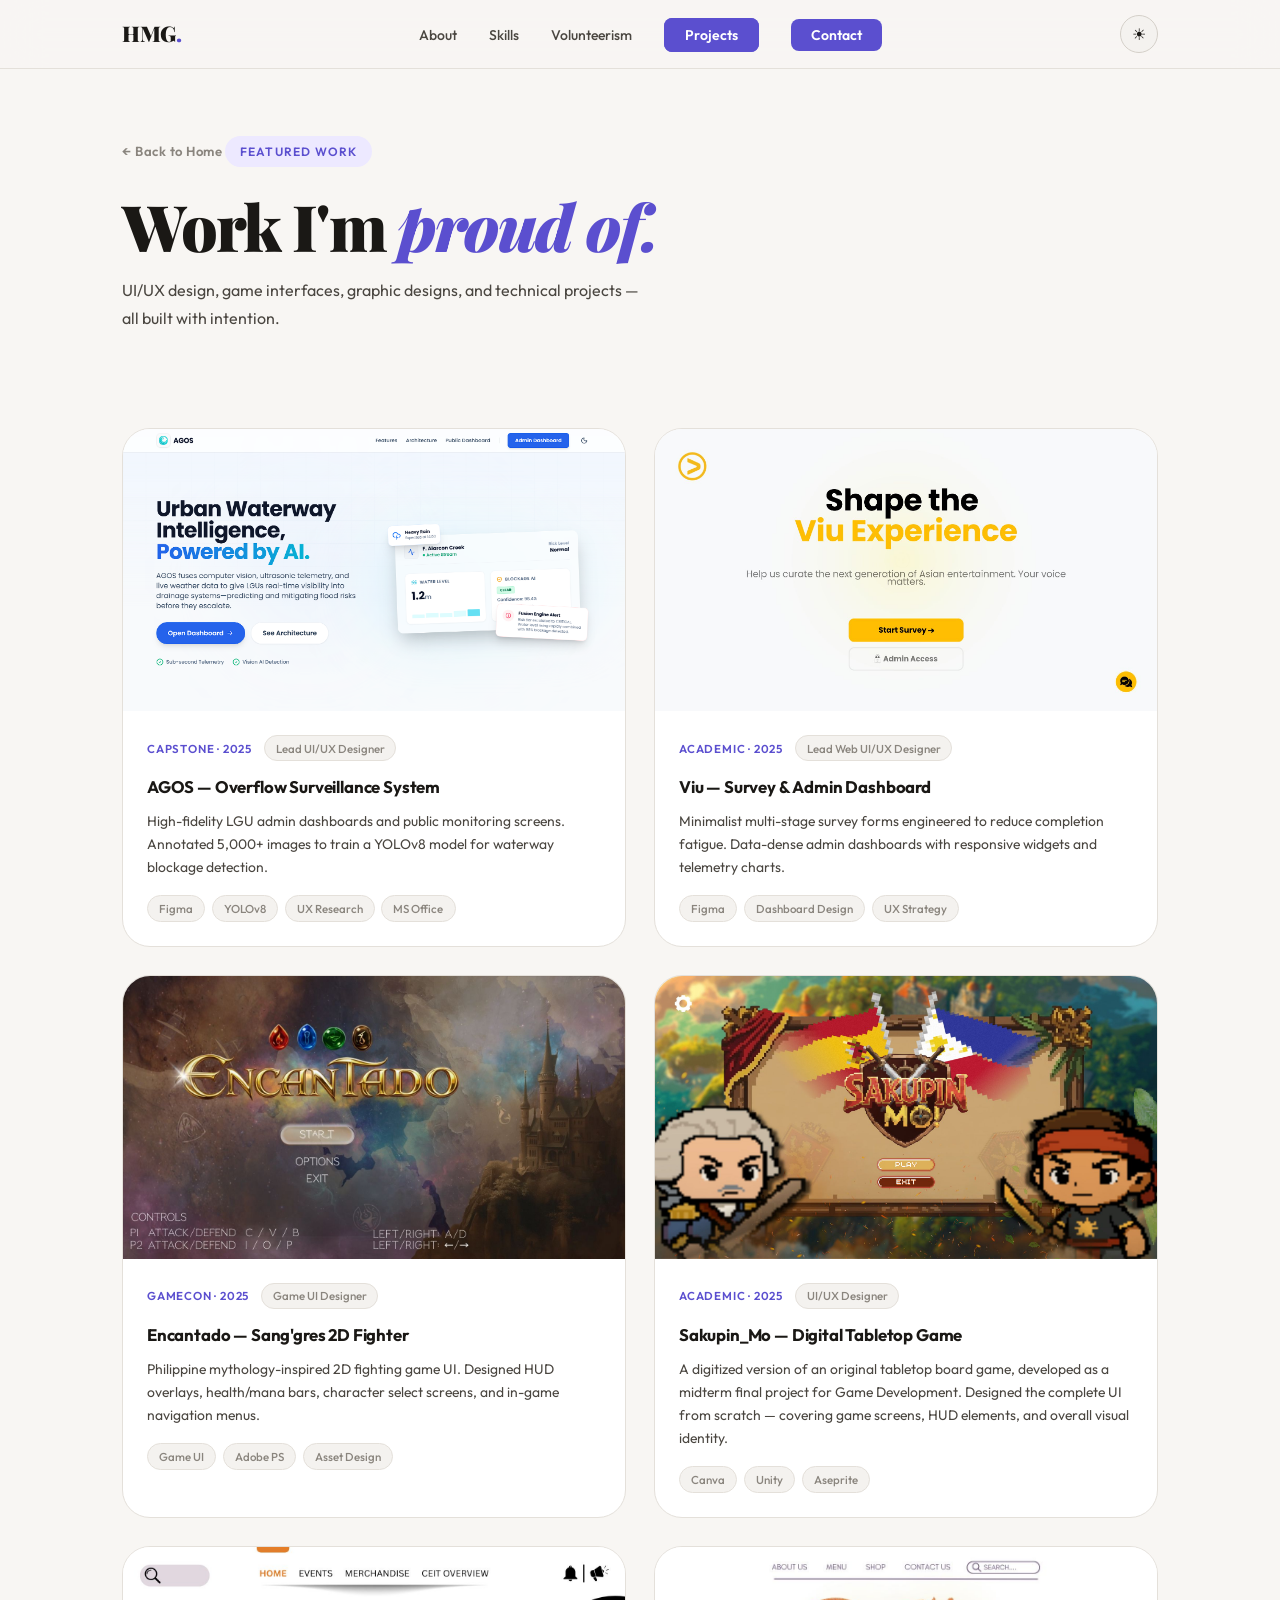
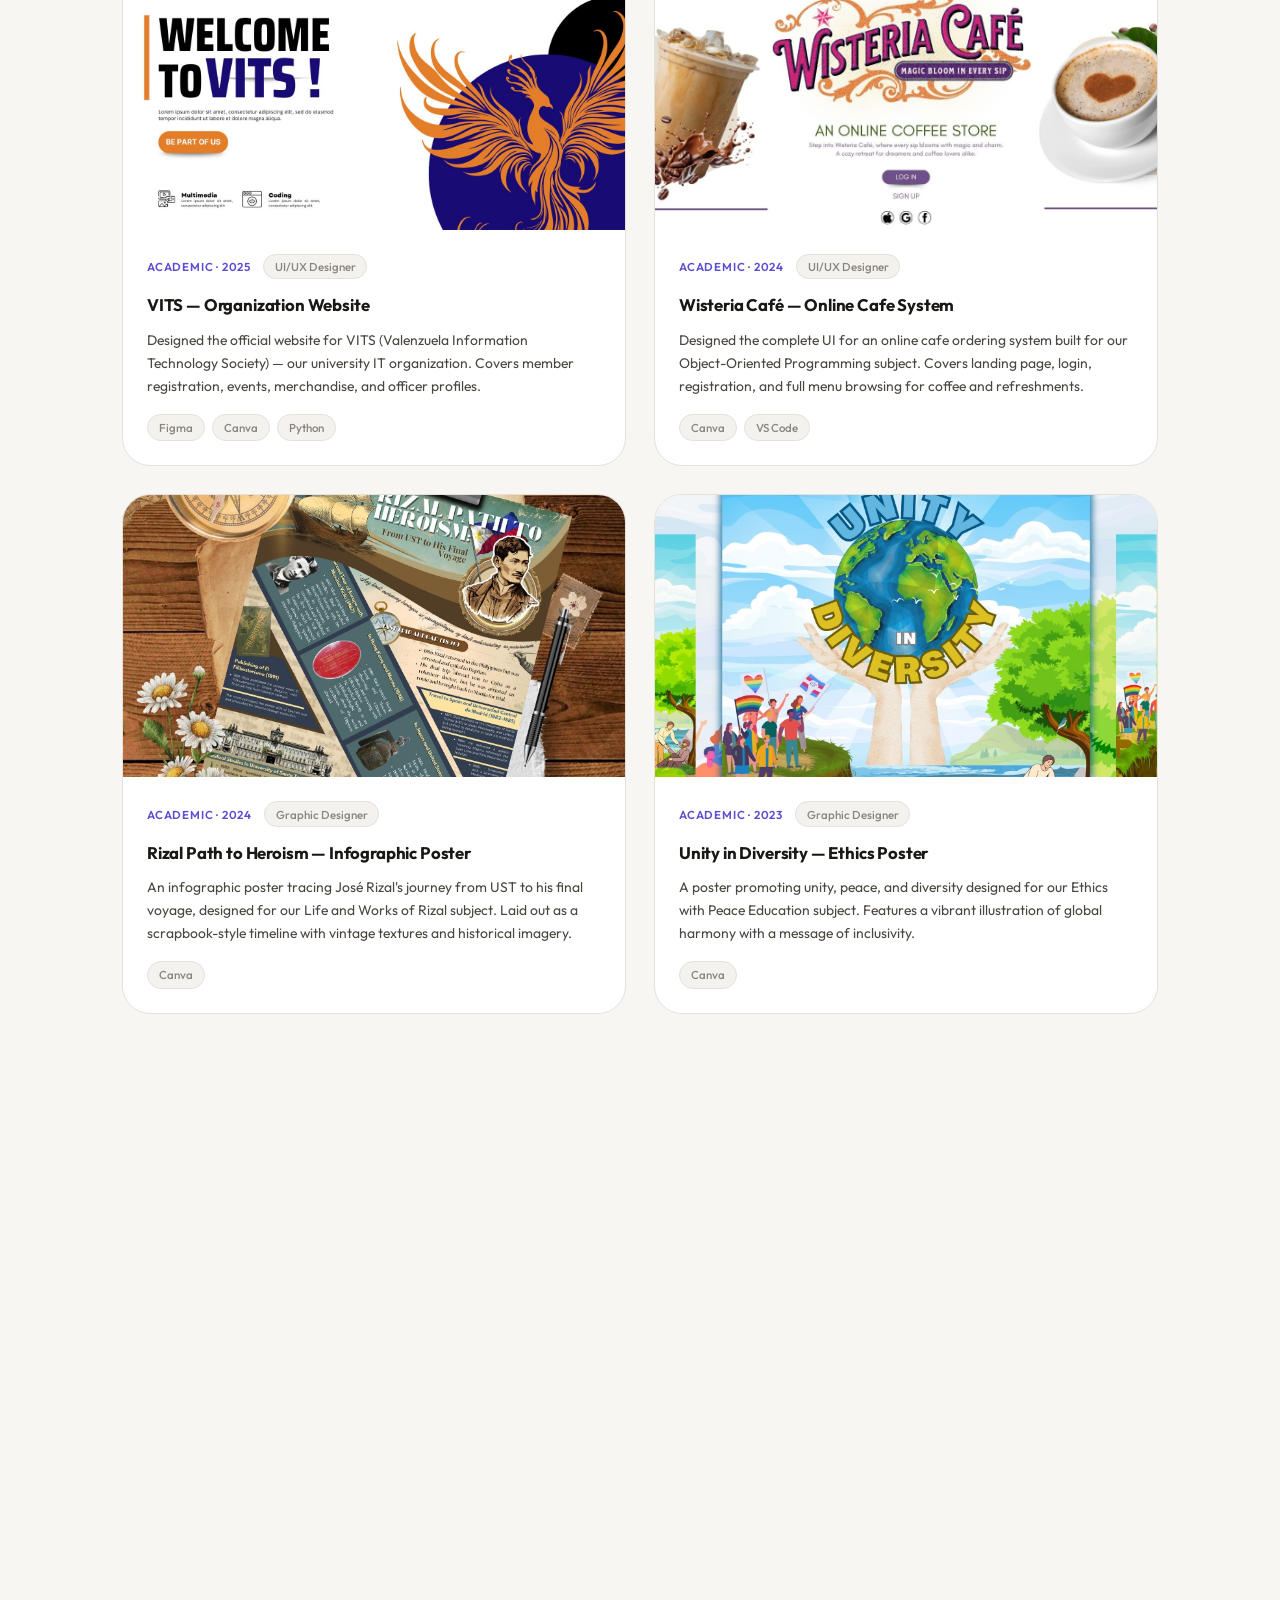
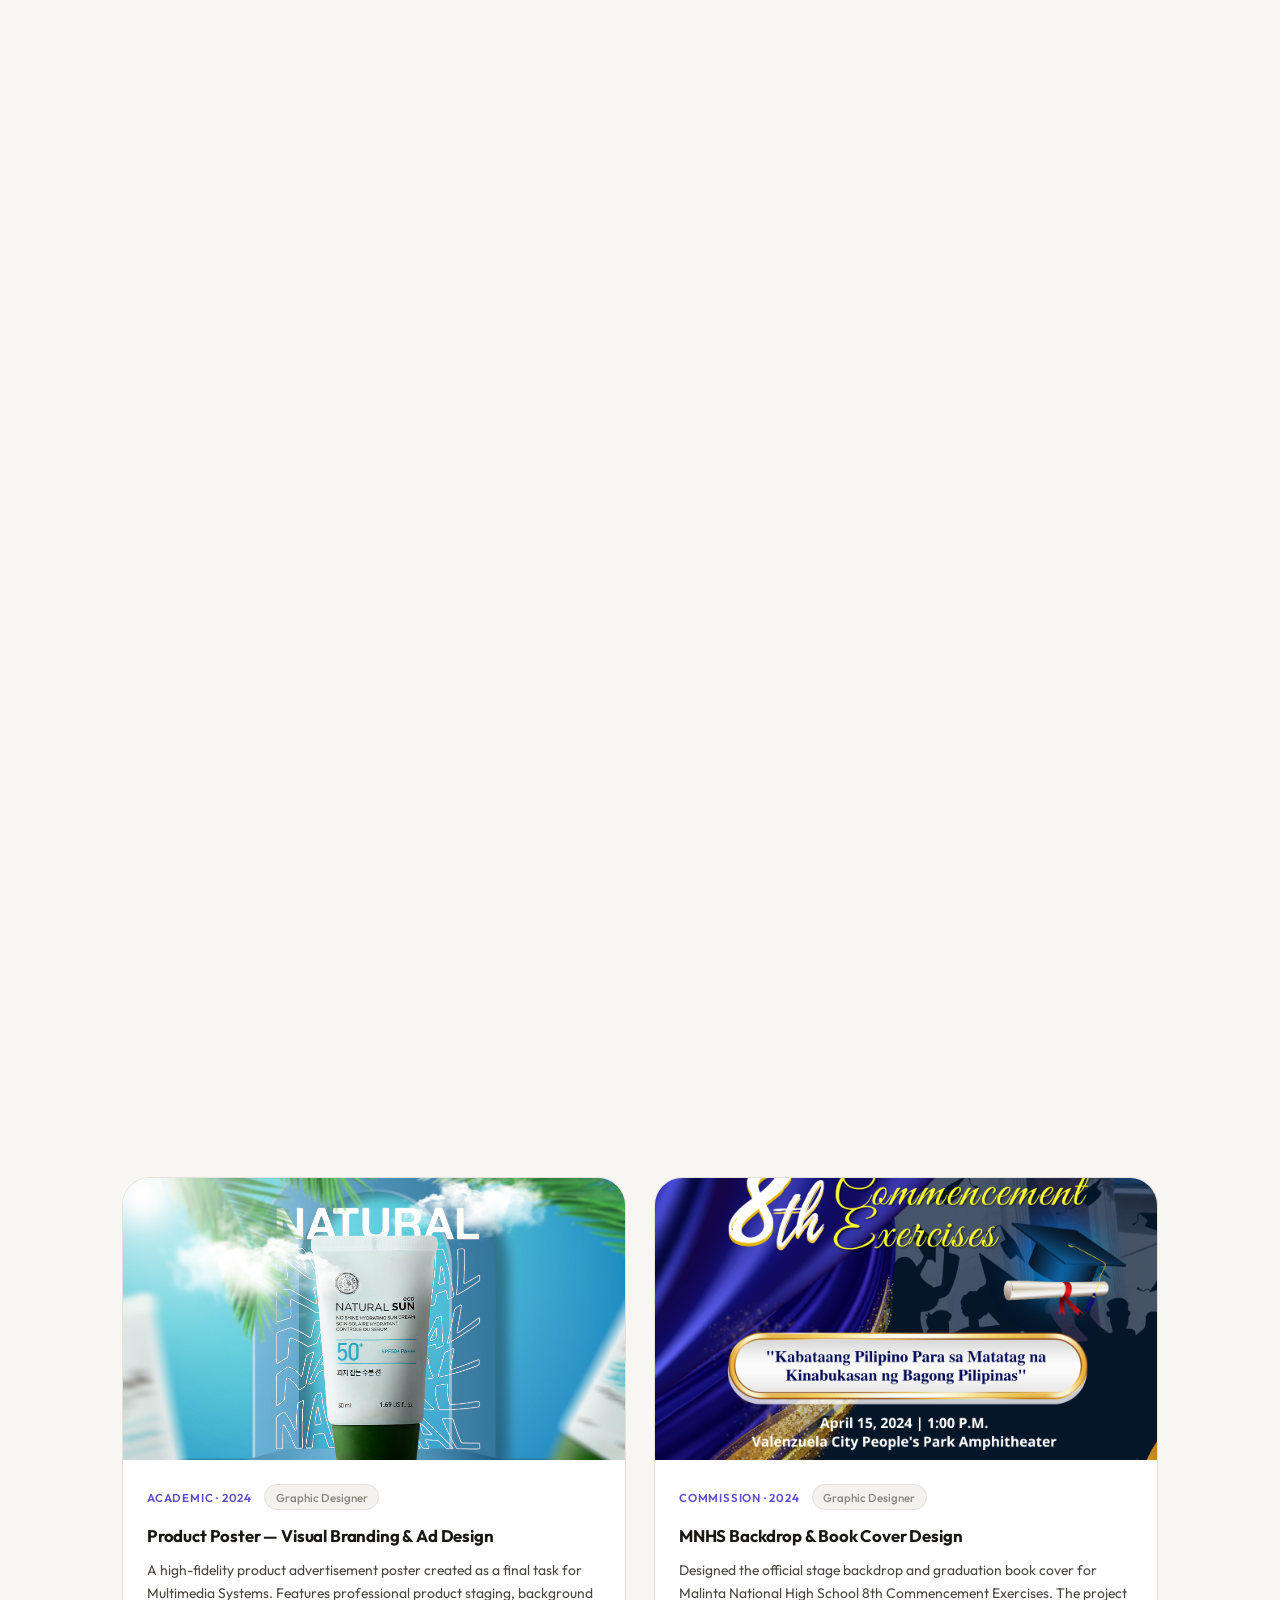
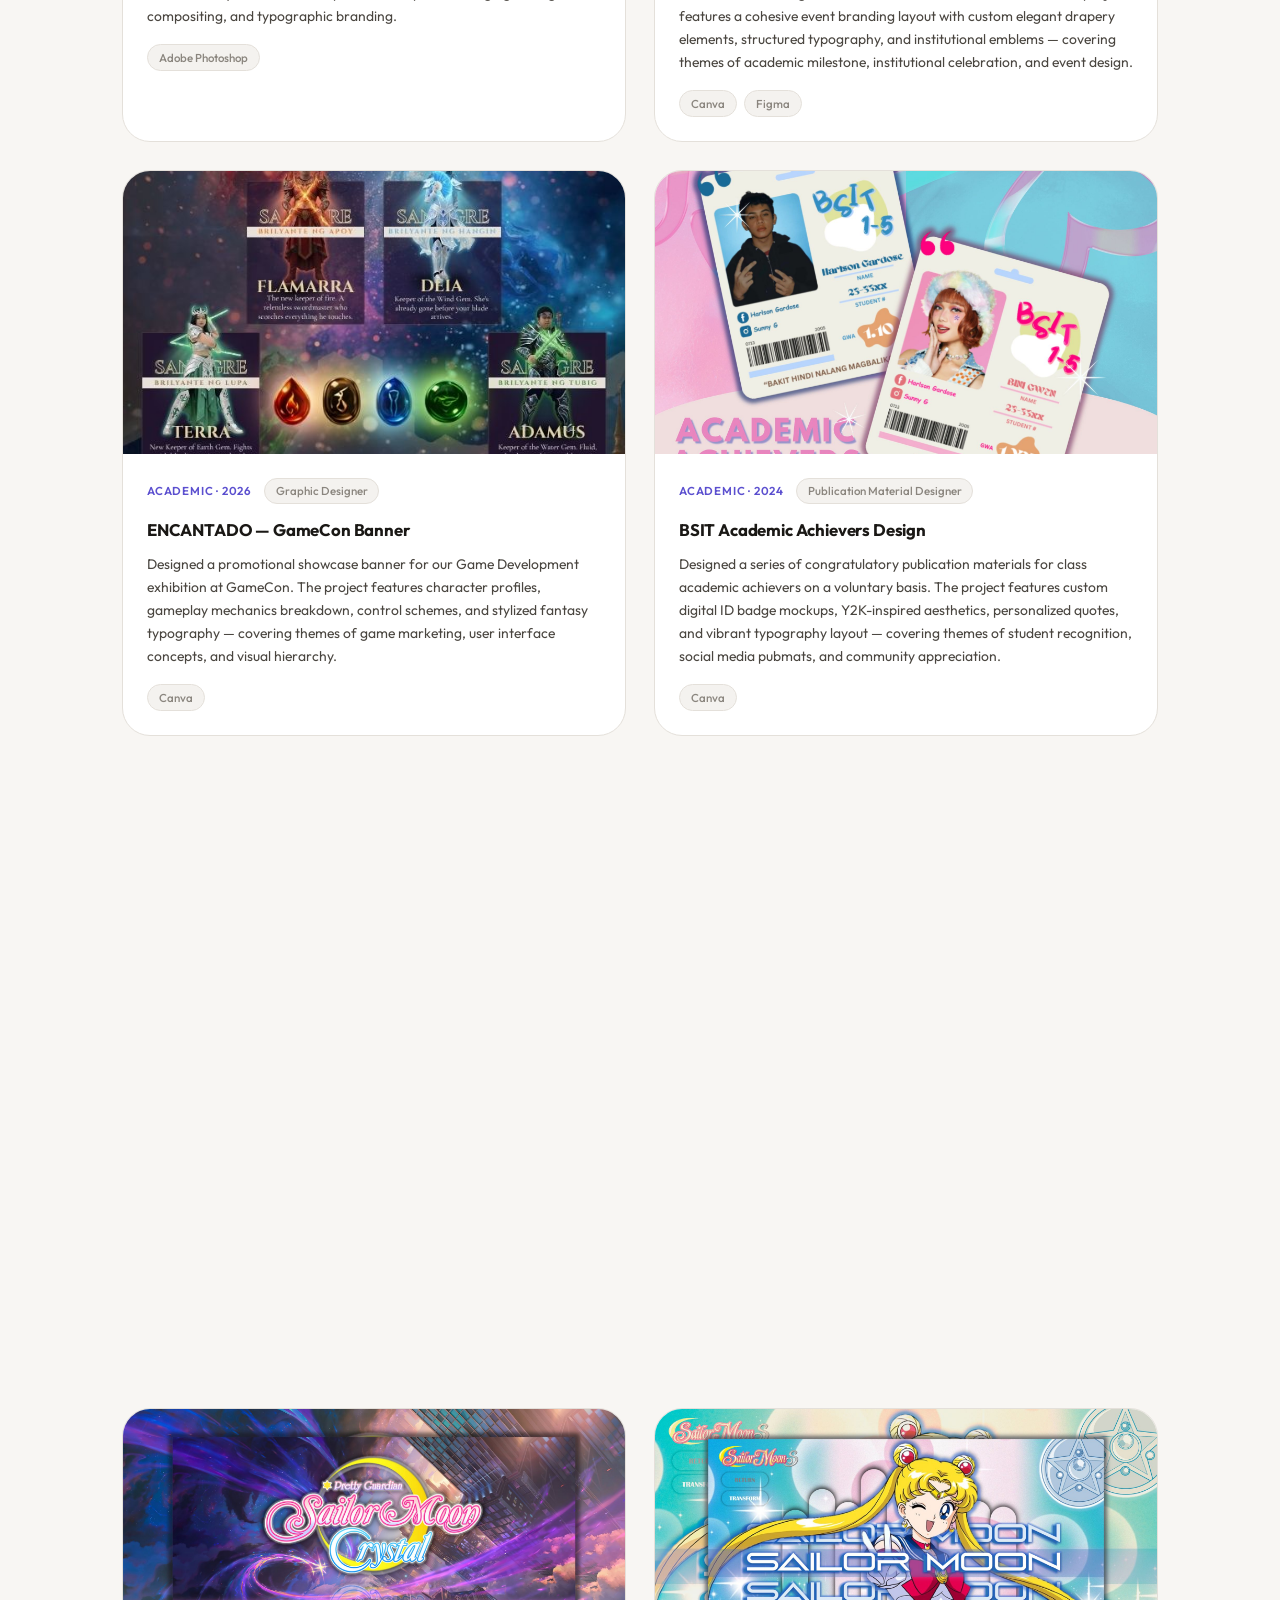
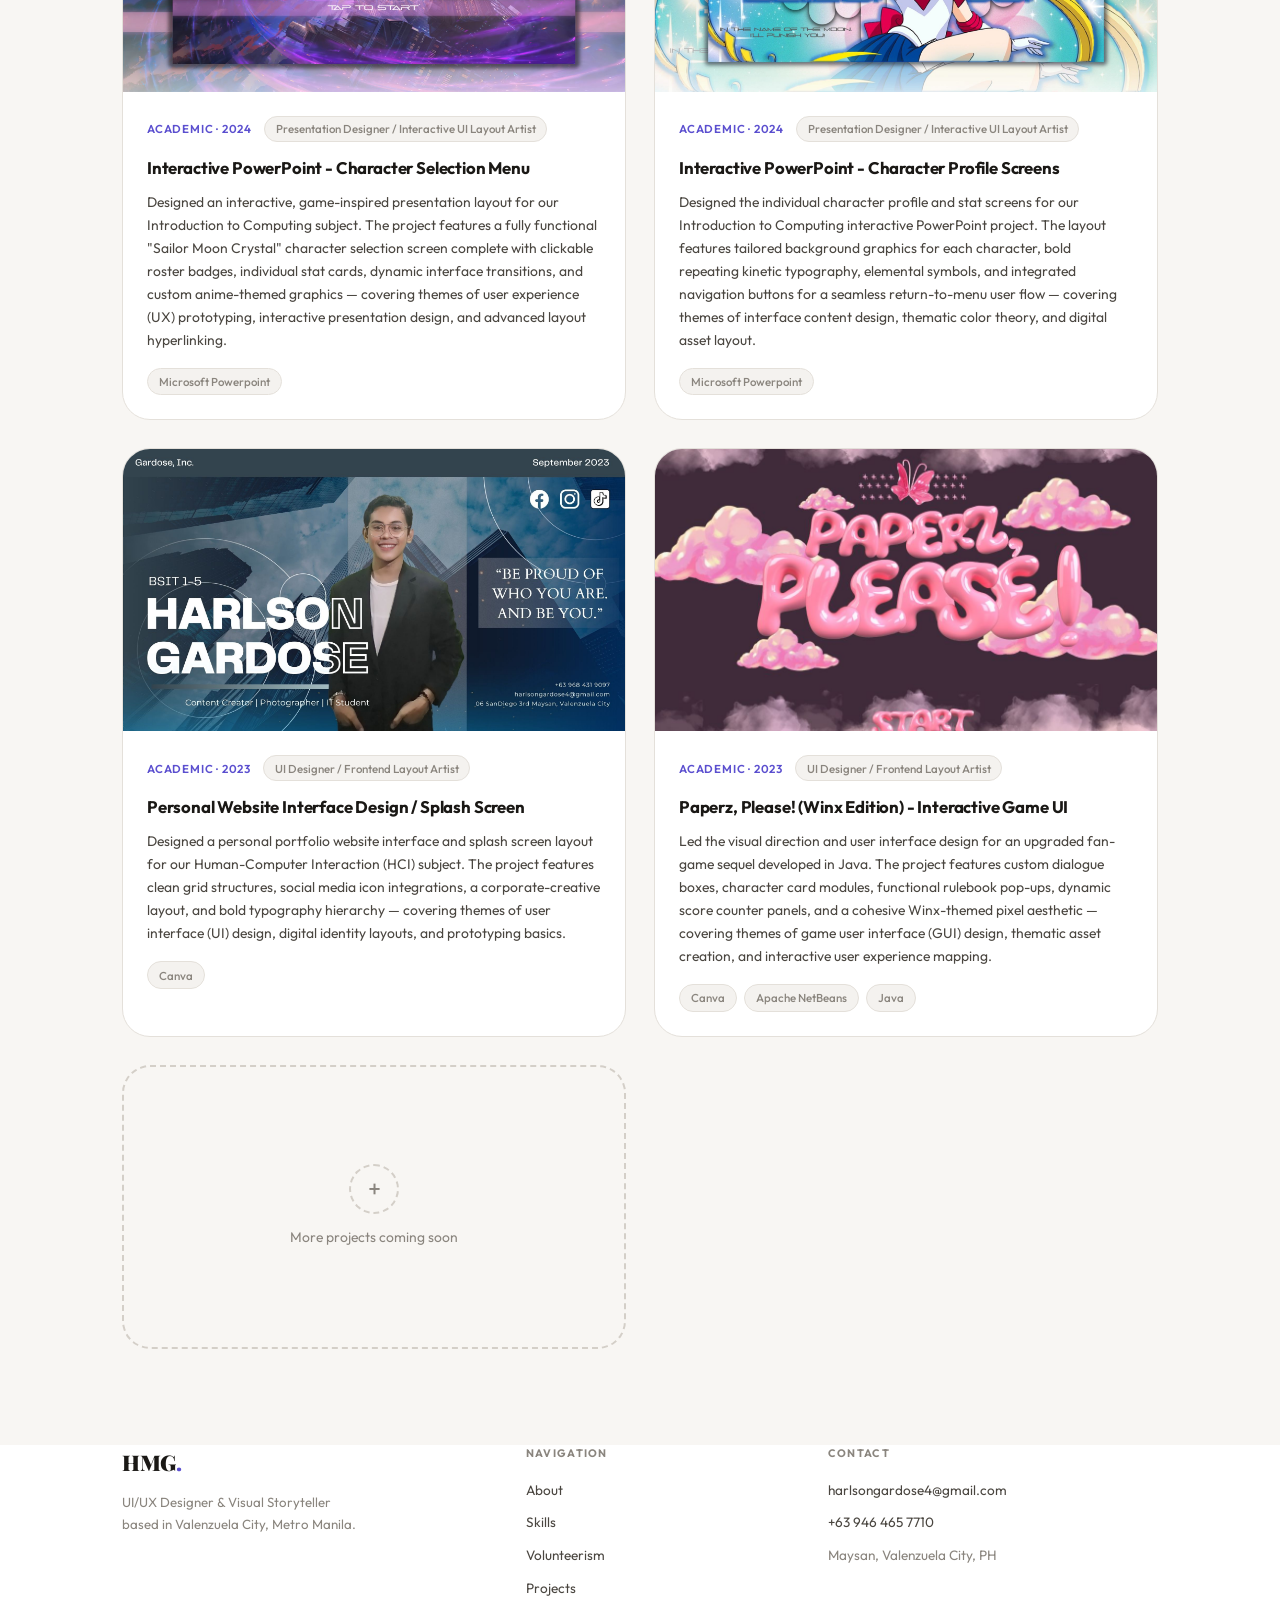
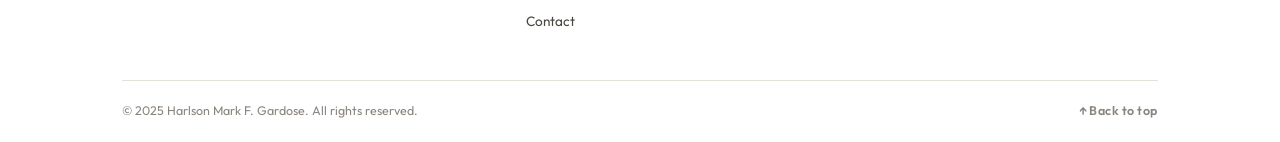
==== commit 60c9deb2: "Changes" ====
--- a/projects.html
+++ b/projects.html
@@ -649,6 +649,7 @@
     </div>
   </section>
 
+
   <!-- PROJECT MODAL — vertical scrollable layout -->
   <div class="pmodal-overlay" id="projectModal">
     <div class="pmodal" id="pmodalInner">
@@ -686,63 +687,7 @@
           </div>
         </div>
 
-        <!-- 3. MORE IMAGES (scrollable horizontal strip + lightbox) -->
-        <div class="pmodal-more-images" id="modalMoreImages">
-          <!-- Injected by JS when images exist -->
-        </div>
-
-
-
-  <!-- Placeholder -->
-  <div class="project-card project-placeholder reveal">
-    <div class="placeholder-inner">
-      <div class="plus-icon">+</div>
-      <p>More projects coming soon</p>
-    </div>
-  </div>
-
-  </div>
-  </div>
-  </section>
-
-  <!-- PROJECT MODAL — vertical scrollable layout -->
-  <div class="pmodal-overlay" id="projectModal">
-    <div class="pmodal" id="pmodalInner">
-
-      <!-- Sticky header inside modal -->
-      <div class="pmodal-header">
-        <div class="pmodal-header-meta">
-          <span class="project-type" id="modalType"></span>
-          <span class="project-role-tag" id="modalRole"></span>
-        </div>
-        <button class="pmodal-close" onclick="closeModal()" aria-label="Close">✕</button>
-      </div>
-
-      <!-- Scrollable body -->
-      <div class="pmodal-scroll">
-
-        <!-- 1. MAIN IMAGE -->
-        <div class="pmodal-main-img-wrap" id="modalMainImgWrap">
-          <!-- Filled by JS -->
-        </div>
-
-        <!-- 2. DETAILS -->
-        <div class="pmodal-details">
-          <h2 class="pmodal-title" id="modalTitle"></h2>
-          <p class="pmodal-desc" id="modalDesc"></p>
-
-          <div class="pmodal-info-row">
-            <div class="pmodal-info-block">
-              <div class="pmodal-info-label">Tools Used</div>
-              <div class="project-tools" id="modalTools"></div>
-            </div>
-            <div class="pmodal-links-block" id="modalLinks">
-              <!-- Links injected by JS -->
-            </div>
-          </div>
-        </div>
-
-        <!-- 3. MORE IMAGES (scrollable horizontal strip + lightbox) -->
+        <!-- 3. MORE IMAGES (scrollable grid + lightbox) -->
         <div class="pmodal-more-images" id="modalMoreImages">
           <!-- Injected by JS when images exist -->
         </div>
@@ -755,105 +700,33 @@
   <footer class="footer">
     <div class="container">
       <div class="footer-top-row">
-        and vibrant typography layout — covering themes of student recognition, social media pubmats, and
-        community appreciation.</p>
-        <div class="project-tools">
-          <span>Canva</span>
-        </div>
+        <div class="footer-brand">
+          <div class="footer-logo">HMG<span class="accent-dot">.</span></div>
+          <p class="footer-tagline">UI/UX Designer & Visual Storyteller<br>based in Valenzuela City, Metro Manila.</p>
+        </div>
+        <div class="footer-links-col">
+          <div class="footer-col-label">Navigation</div>
+          <a href="index.html#about">About</a>
+          <a href="index.html#skills">Skills</a>
+          <a href="index.html#experience">Volunteerism</a>
+          <a href="projects.html">Projects</a>
+          <a href="index.html#contact">Contact</a>
+        </div>
+        <div class="footer-links-col">
+          <div class="footer-col-label">Contact</div>
+          <a href="mailto:harlsongardose4@gmail.com">harlsongardose4@gmail.com</a>
+          <a href="tel:+639464657710">+63 946 465 7710</a>
+          <span class="footer-location">Maysan, Valenzuela City, PH</span>
+        </div>
+      </div>
+      <div class="footer-bottom-row">
+        <span>© 2025 Harlson Mark F. Gardose. All rights reserved.</span>
+        <a href="projects.html" class="footer-scroll-top" aria-label="Back to top">↑ Back to top</a>
       </div>
     </div>
-
-
-    <!-- Placeholder -->
-    <div class="project-card project-placeholder reveal">
-      <div class="placeholder-inner">
-        <div class="plus-icon">+</div>
-        <p>More projects coming soon</p>
-      </div>
-    </div>
-
-    </div>
-    </div>
-    </section>
-
-    <!-- PROJECT MODAL — vertical scrollable layout -->
-    <div class="pmodal-overlay" id="projectModal">
-      <div class="pmodal" id="pmodalInner">
-
-        <!-- Sticky header inside modal -->
-        <div class="pmodal-header">
-          <div class="pmodal-header-meta">
-            <span class="project-type" id="modalType"></span>
-            <span class="project-role-tag" id="modalRole"></span>
-          </div>
-          <button class="pmodal-close" onclick="closeModal()" aria-label="Close">✕</button>
-        </div>
-
-        <!-- Scrollable body -->
-        <div class="pmodal-scroll">
-
-          <!-- 1. MAIN IMAGE -->
-          <div class="pmodal-main-img-wrap" id="modalMainImgWrap">
-            <!-- Filled by JS -->
-          </div>
-
-          <!-- 2. DETAILS -->
-          <div class="pmodal-details">
-            <h2 class="pmodal-title" id="modalTitle"></h2>
-            <p class="pmodal-desc" id="modalDesc"></p>
-
-            <div class="pmodal-info-row">
-              <div class="pmodal-info-block">
-                <div class="pmodal-info-label">Tools Used</div>
-                <div class="project-tools" id="modalTools"></div>
-              </div>
-              <div class="pmodal-links-block" id="modalLinks">
-                <!-- Links injected by JS -->
-              </div>
-            </div>
-          </div>
-
-          <!-- 3. MORE IMAGES (scrollable horizontal strip + lightbox) -->
-          <div class="pmodal-more-images" id="modalMoreImages">
-            <!-- Injected by JS when images exist -->
-          </div>
-
-        </div><!-- end pmodal-scroll -->
-      </div><!-- end pmodal -->
-    </div><!-- end pmodal-overlay -->
-
-    <!-- FOOTER -->
-    <footer class="footer">
-      <div class="container">
-        <div class="footer-top-row">
-          <div class="footer-brand">
-            <div class="footer-logo">HMG<span class="accent-dot">.</span></div>
-            <p class="footer-tagline">UI/UX Designer & Visual Storyteller<br>based in Valenzuela City, Metro Manila.</p>
-          </div>
-          <div class="footer-links-col">
-            <div class="footer-col-label">Navigation</div>
-            <a href="index.html#about">About</a>
-            <a href="index.html#skills">Skills</a>
-            <a href="index.html#experience">Volunteerism</a>
-            <a href="projects.html">Projects</a>
-            <a href="index.html#contact">Contact</a>
-          </div>
-          <div class="footer-links-col">
-            <div class="footer-col-label">Contact</div>
-            <a href="mailto:harlsongardose4@gmail.com">harlsongardose4@gmail.com</a>
-            <a href="tel:+639464657710">+63 946 465 7710</a>
-            <span class="footer-location">Maysan, Valenzuela City, PH</span>
-          </div>
-        </div>
-        <div class="footer-bottom-row">
-          <span>© 2025 Harlson Mark F. Gardose. All rights reserved.</span>
-          <a href="projects.html" class="footer-scroll-top" aria-label="Back to top">↑ Back to top</a>
-        </div>
-      </div>
-    </footer>
-
-    <script src="js/main.js"></script>
-    <script src="js/projects.js"></script>
+  </footer>
+
+  <script src="js/main.js"></script>
+  <script src="js/projects.js"></script>
 </body>
 
-</html>
--- a/css/style.css
+++ b/css/style.css
@@ -50,7 +50,10 @@
 }
 
 *, *::before, *::after { margin: 0; padding: 0; box-sizing: border-box; }
-html { scroll-behavior: smooth; }
+html {
+  scroll-behavior: smooth;
+  overflow-x: hidden;
+}
 
 body {
   background: var(--bg);
@@ -60,6 +63,26 @@
   line-height: 1.65;
   overflow-x: hidden;
   transition: background var(--trans), color var(--trans);
+}
+
+/* ============ CUSTOM SCROLLBAR ============ */
+::-webkit-scrollbar {
+  width: 5px;
+}
+::-webkit-scrollbar-track {
+  background: transparent;
+}
+::-webkit-scrollbar-thumb {
+  background: var(--border2);
+  border-radius: 100px;
+  transition: background var(--trans);
+}
+::-webkit-scrollbar-thumb:hover {
+  background: var(--accent);
+}
+* {
+  scrollbar-width: thin;
+  scrollbar-color: var(--border2) transparent;
 }
 
 a { text-decoration: none; color: inherit; }
@@ -275,7 +298,7 @@
   display: flex;
   align-items: center;
   position: relative;
-  overflow: visible;
+  overflow: hidden;
   padding-top: 68px;
 }
 
@@ -935,6 +958,49 @@
 }
 
 .contact-items { display: flex; flex-direction: column; gap: 1rem; }
+.contact-items-grid {
+  display: grid;
+  grid-template-columns: 1fr 1fr;
+  gap: 1rem;
+}
+
+/* Social icons below contact rows */
+.contact-socials {
+  margin-top: 1.75rem;
+  display: flex;
+  align-items: center;
+  gap: 1rem;
+}
+.contact-socials-label {
+  font-size: 0.72rem;
+  font-weight: 600;
+  letter-spacing: 0.08em;
+  text-transform: uppercase;
+  color: var(--text-dim);
+  white-space: nowrap;
+}
+.contact-social-icons {
+  display: flex;
+  gap: 0.6rem;
+}
+.social-icon-btn {
+  width: 40px;
+  height: 40px;
+  border-radius: 10px;
+  background: var(--surface);
+  border: 1px solid var(--border);
+  color: var(--text-mid);
+  display: flex;
+  align-items: center;
+  justify-content: center;
+  transition: background var(--trans), border-color var(--trans), color var(--trans), transform var(--trans);
+}
+.social-icon-btn:hover {
+  background: var(--accent-light);
+  border-color: var(--accent);
+  color: var(--accent);
+  transform: translateY(-3px);
+}
 
 .contact-row {
   display: flex;
@@ -1080,12 +1146,14 @@
   .hero-sub, .hero-actions, .hero-pills { margin-left: auto; margin-right: auto; }
   .hero-actions { justify-content: center; }
   .hero-right { display: none; }
+  .floating-chip { display: none; }
   .about-grid { grid-template-columns: 1fr; gap: 2.5rem; }
   .about-portrait { max-width: 280px; margin: 0 auto; }
   .skills-grid { grid-template-columns: 1fr; }
   .exp-grid { grid-template-columns: 1fr; }
   .projects-grid { grid-template-columns: 1fr; }
   .contact-grid { grid-template-columns: 1fr; gap: 2.5rem; }
+  .contact-items-grid { grid-template-columns: 1fr; }
   .footer-top-row { grid-template-columns: 1fr; gap: 2rem; }
   .footer-bottom-row { flex-direction: column; text-align: center; }
   .footer-inner { flex-direction: column; text-align: center; }
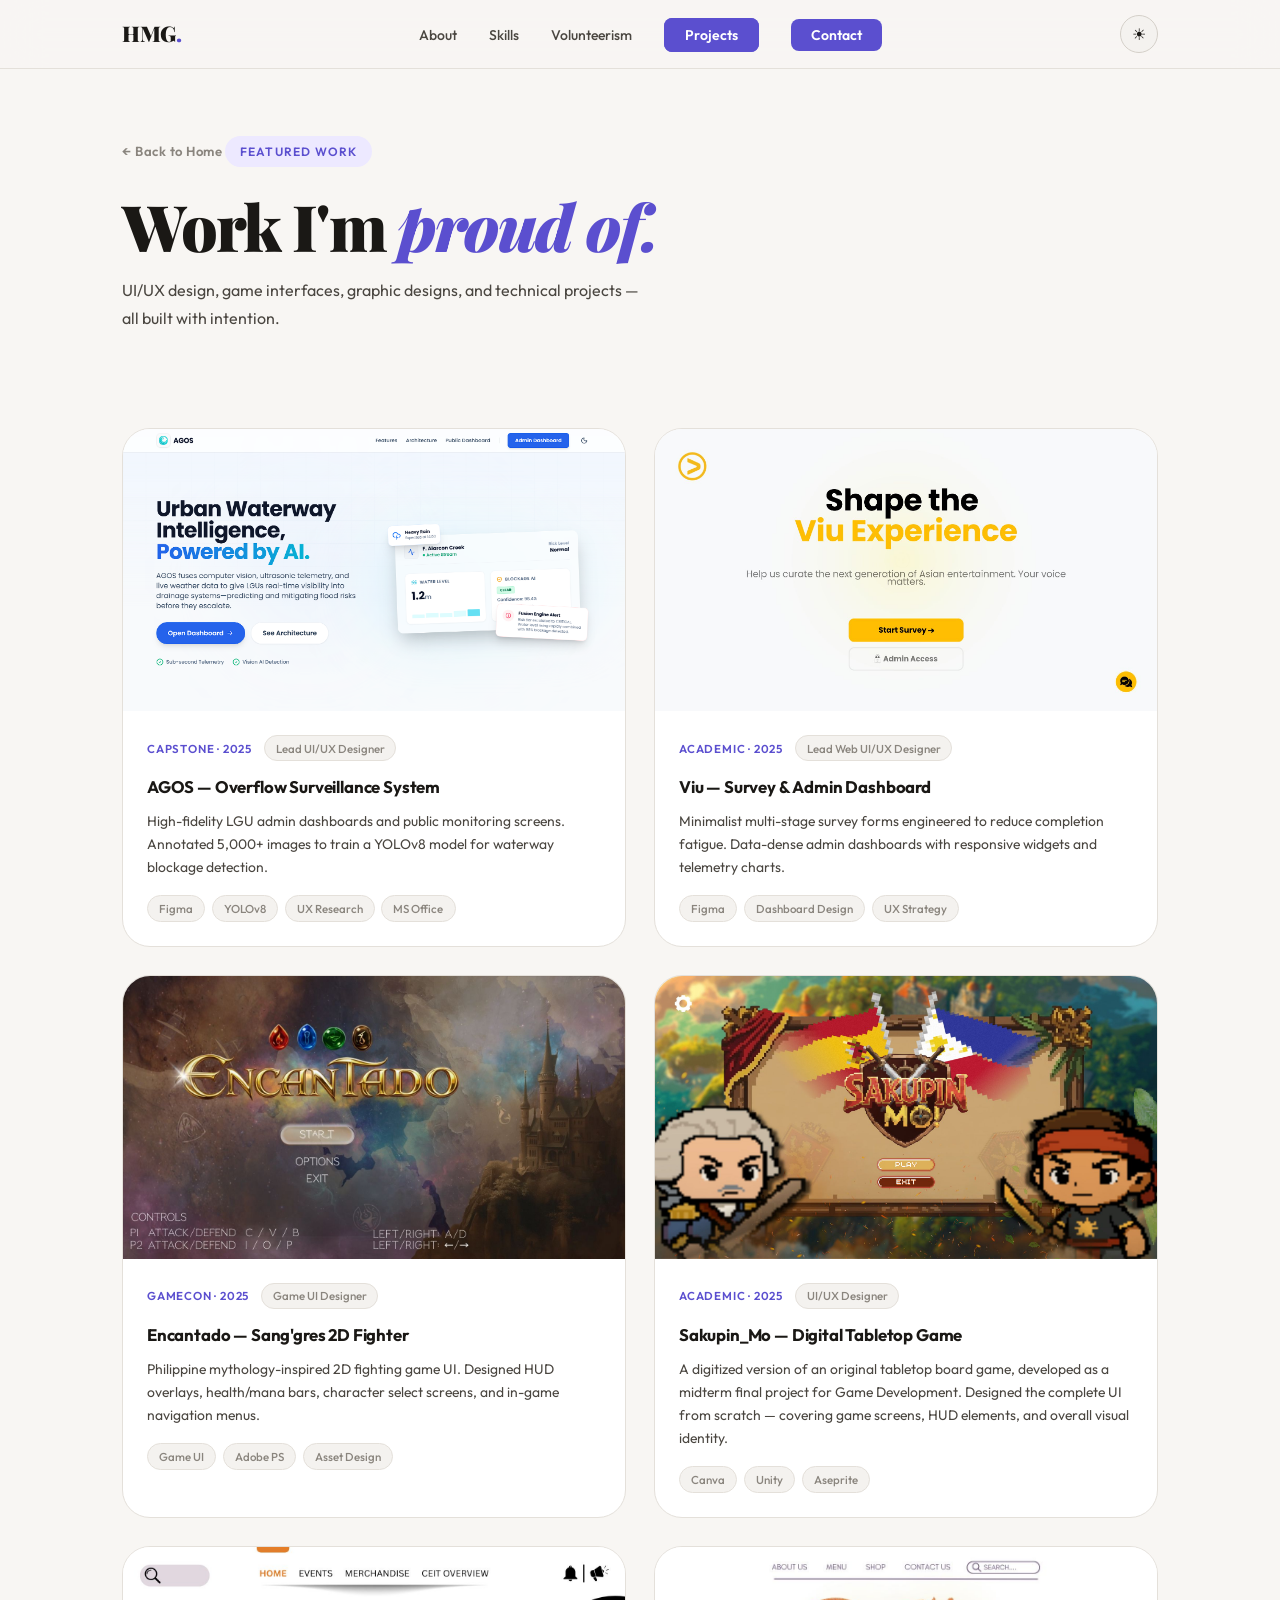
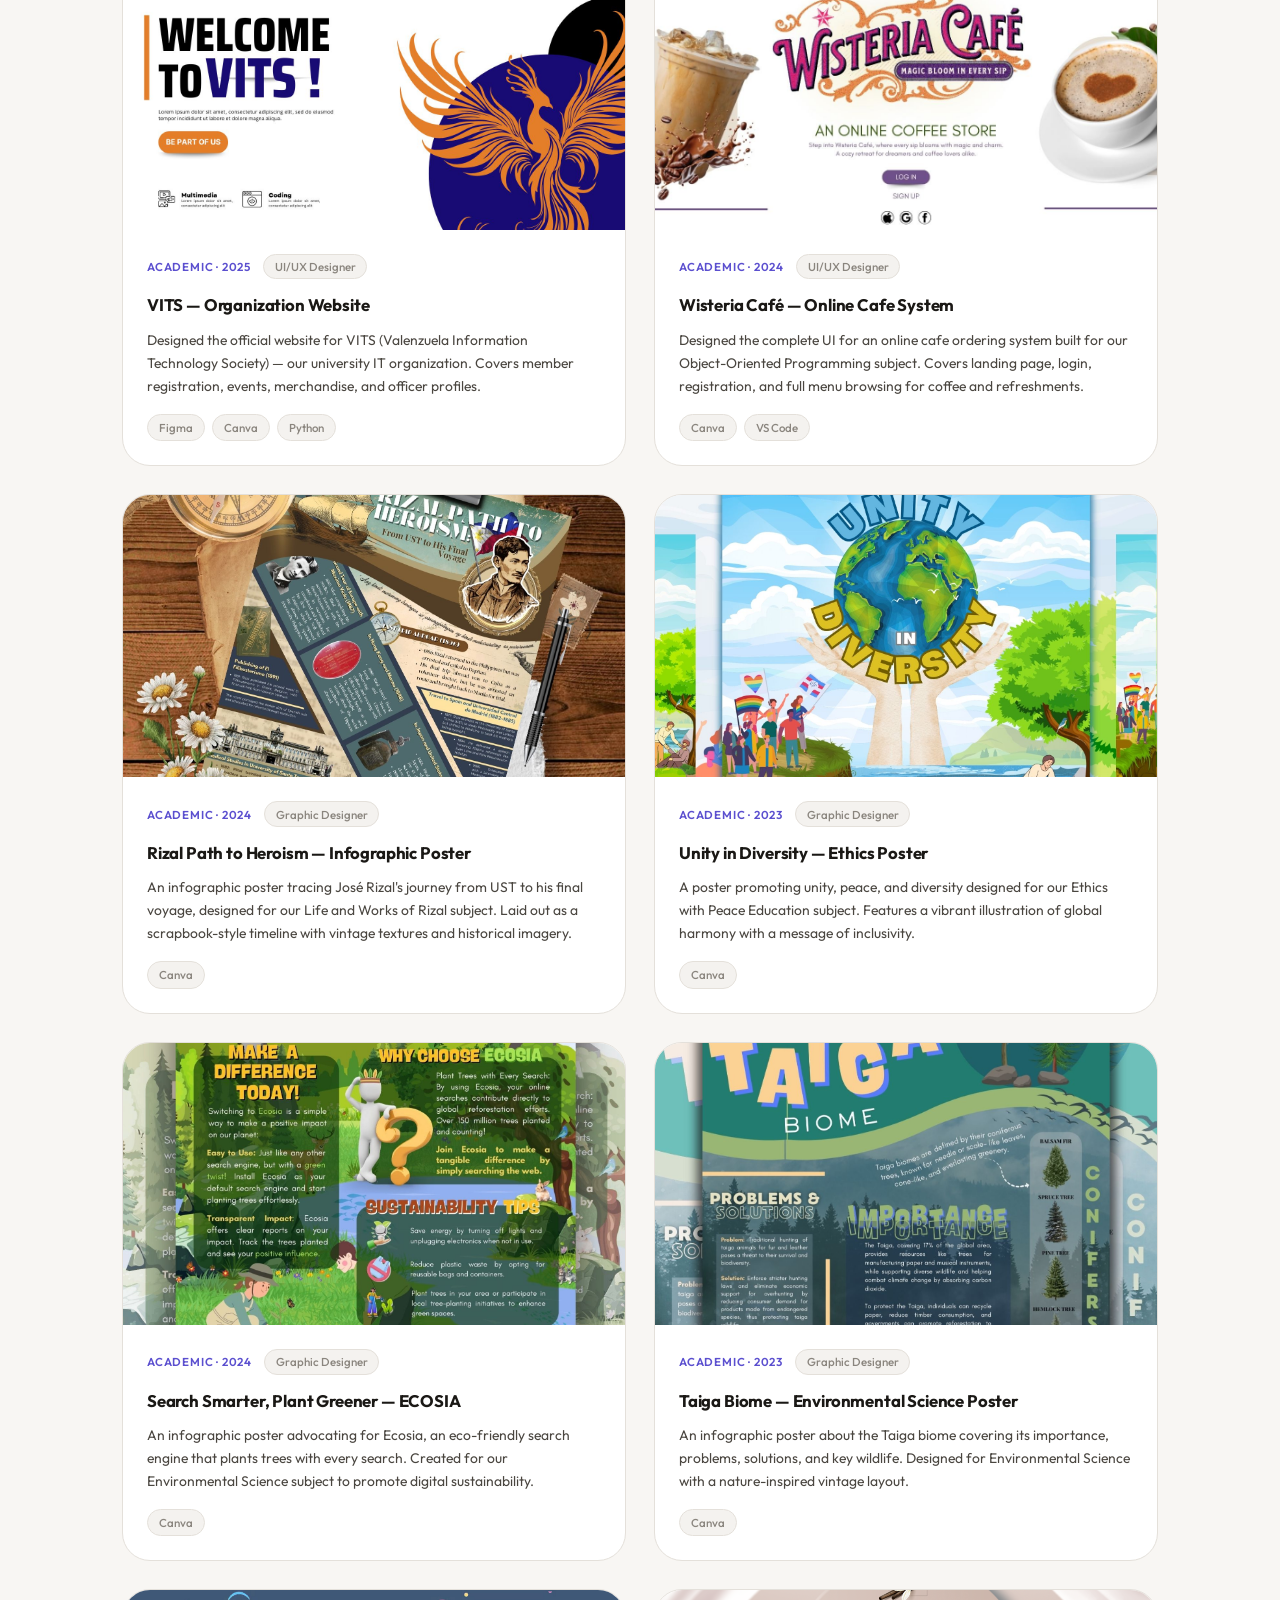
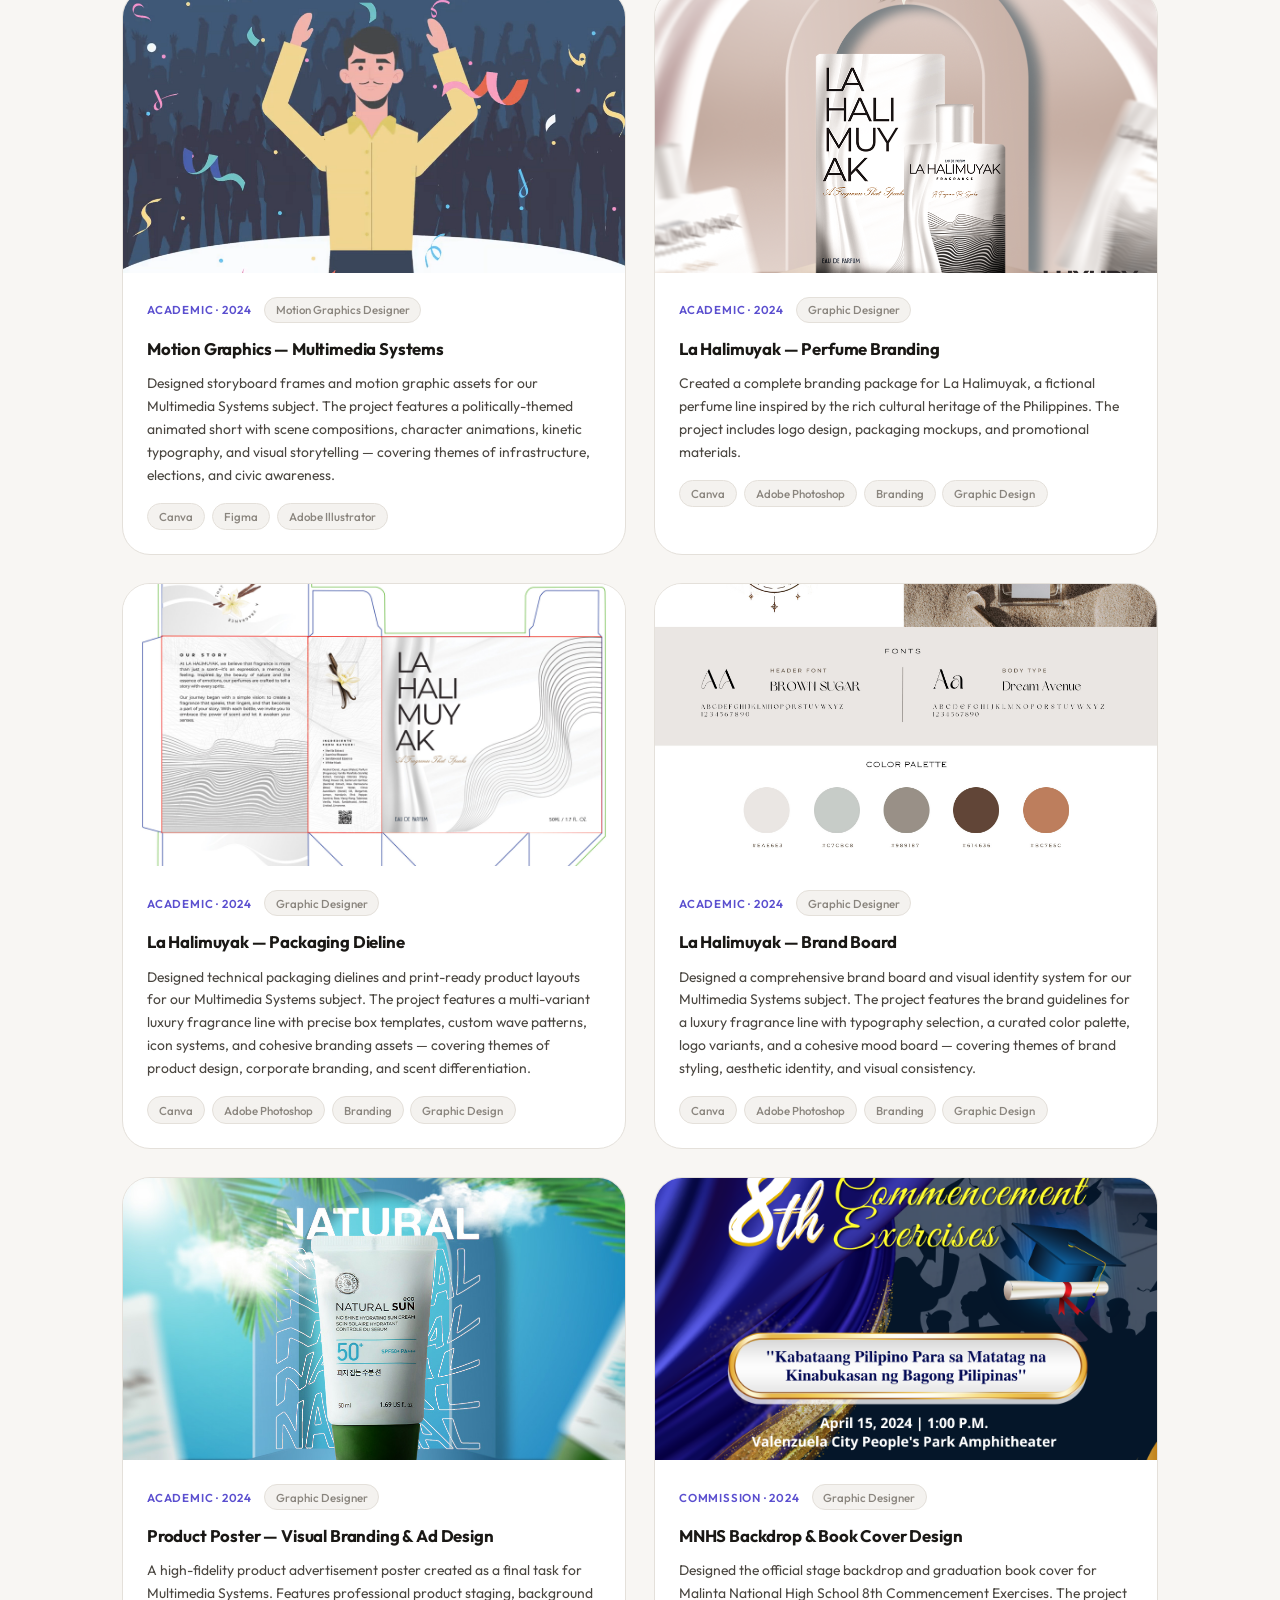
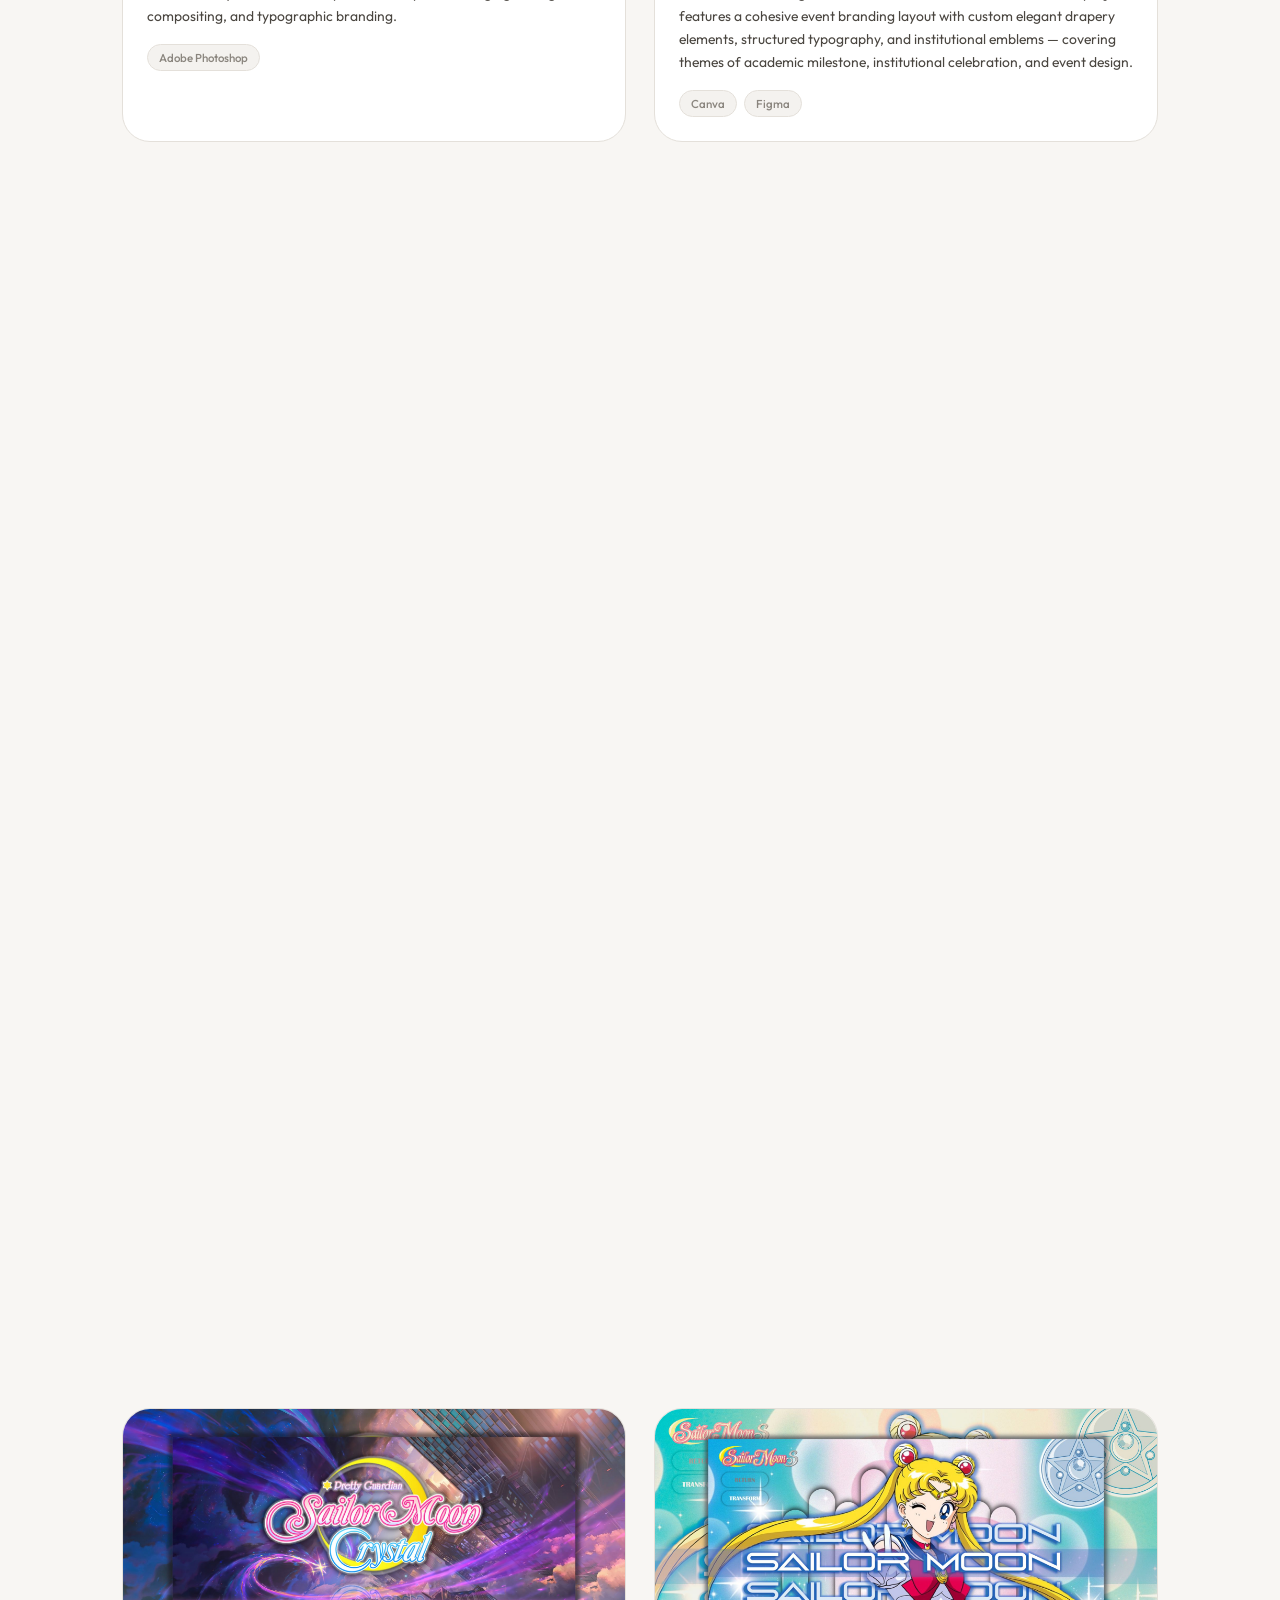
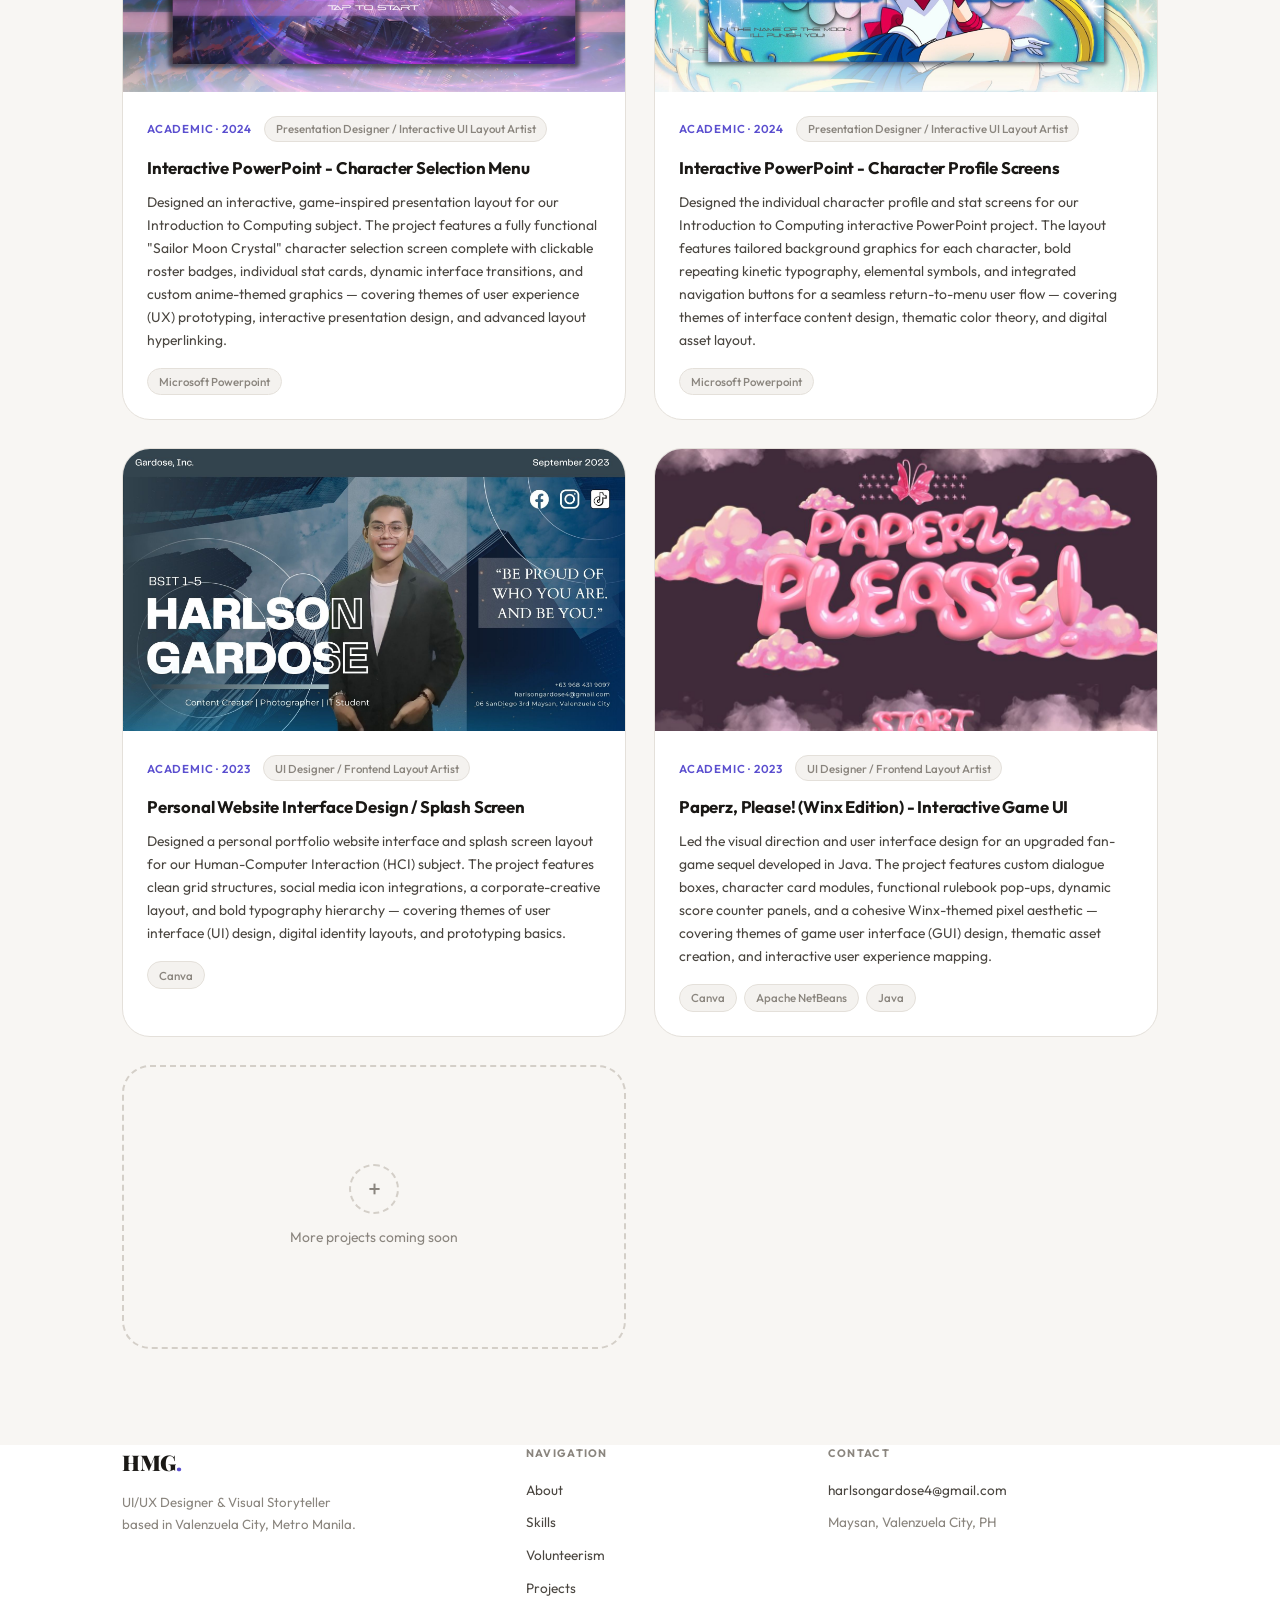
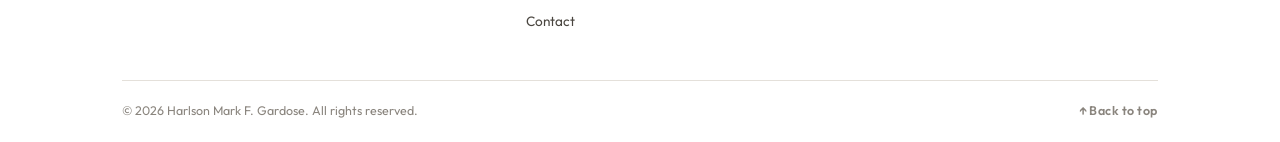
==== commit c8c3b97b: "Fixed bug" ====
--- a/projects.html
+++ b/projects.html
@@ -5,6 +5,19 @@
   <meta charset="UTF-8" />
   <meta name="viewport" content="width=device-width, initial-scale=1.0" />
   <title>Projects — Harlson Mark Gardose</title>
+  <meta name="description" content="UI/UX design, game interfaces, graphic designs, and technical projects by Harlson Mark Gardose.">
+  <meta property="og:title" content="Projects — Harlson Mark Gardose">
+  <meta property="og:description" content="UI/UX design, game interfaces, graphic designs, and technical projects — all built with intention.">
+  <meta property="og:type" content="website">
+  <link rel="icon" type="image/svg+xml" href="favicon.svg">
+  <link rel="icon" type="image/png" href="favicon.png" sizes="32x32">
+  <script>
+    // Sync dark mode before render to avoid flash
+    (function() {
+      const t = localStorage.getItem('theme') || 'light';
+      document.documentElement.setAttribute('data-theme', t);
+    })();
+  </script>
   <link rel="preconnect" href="https://fonts.googleapis.com">
   <link rel="preconnect" href="https://fonts.gstatic.com" crossorigin>
   <link
@@ -715,12 +728,12 @@
         <div class="footer-links-col">
           <div class="footer-col-label">Contact</div>
           <a href="mailto:harlsongardose4@gmail.com">harlsongardose4@gmail.com</a>
-          <a href="tel:+639464657710">+63 946 465 7710</a>
+
           <span class="footer-location">Maysan, Valenzuela City, PH</span>
         </div>
       </div>
       <div class="footer-bottom-row">
-        <span>© 2025 Harlson Mark F. Gardose. All rights reserved.</span>
+        <span>© <span id="footerYear"></span> Harlson Mark F. Gardose. All rights reserved.</span>
         <a href="projects.html" class="footer-scroll-top" aria-label="Back to top">↑ Back to top</a>
       </div>
     </div>
--- a/css/style.css
+++ b/css/style.css
@@ -398,7 +398,9 @@
 }
 .hero-sub strong { color: var(--text); font-weight: 600; }
 
-.hero-actions { display: flex; gap: 1rem; flex-wrap: wrap; margin-bottom: 2rem; }
+.hero-actions { display: flex; gap: 0.75rem; flex-wrap: nowrap; margin-bottom: 2rem; align-items: center; }
+.hero-actions .btn-primary,
+.hero-actions .btn-outline { padding: 0.75rem 1.3rem; font-size: 0.85rem; white-space: nowrap; }
 
 .hero-pills {
   display: flex;
@@ -1164,6 +1166,23 @@
   .section-heading { font-size: clamp(1.6rem, 6vw, 2rem); }
   .section { padding: 4rem 0; }
   .tools-strip { flex-direction: column; align-items: flex-start; gap: 1rem; }
+  .hero-actions {
+    flex-wrap: wrap;
+    flex-direction: row;
+  }
+  .hero-actions .btn-primary,
+  .hero-actions .btn-outline {
+    flex: 1 1 calc(50% - 0.375rem);
+    justify-content: center;
+    text-align: center;
+    font-size: 0.8rem;
+    padding: 0.7rem 0.75rem;
+  }
+  .hero-actions .cv-btn {
+    flex: 1 1 100%;
+    justify-content: center;
+    text-align: center;
+  }
 }
 
 /* ============ LOADER ============ */
@@ -1261,8 +1280,8 @@
 
 .featured-grid {
   display: grid;
-  grid-template-columns: 1fr 1fr;
-  gap: 2rem;
+  grid-template-columns: 1fr 1fr 1fr;
+  gap: 1.75rem;
   margin-bottom: 2.5rem;
 }
 
